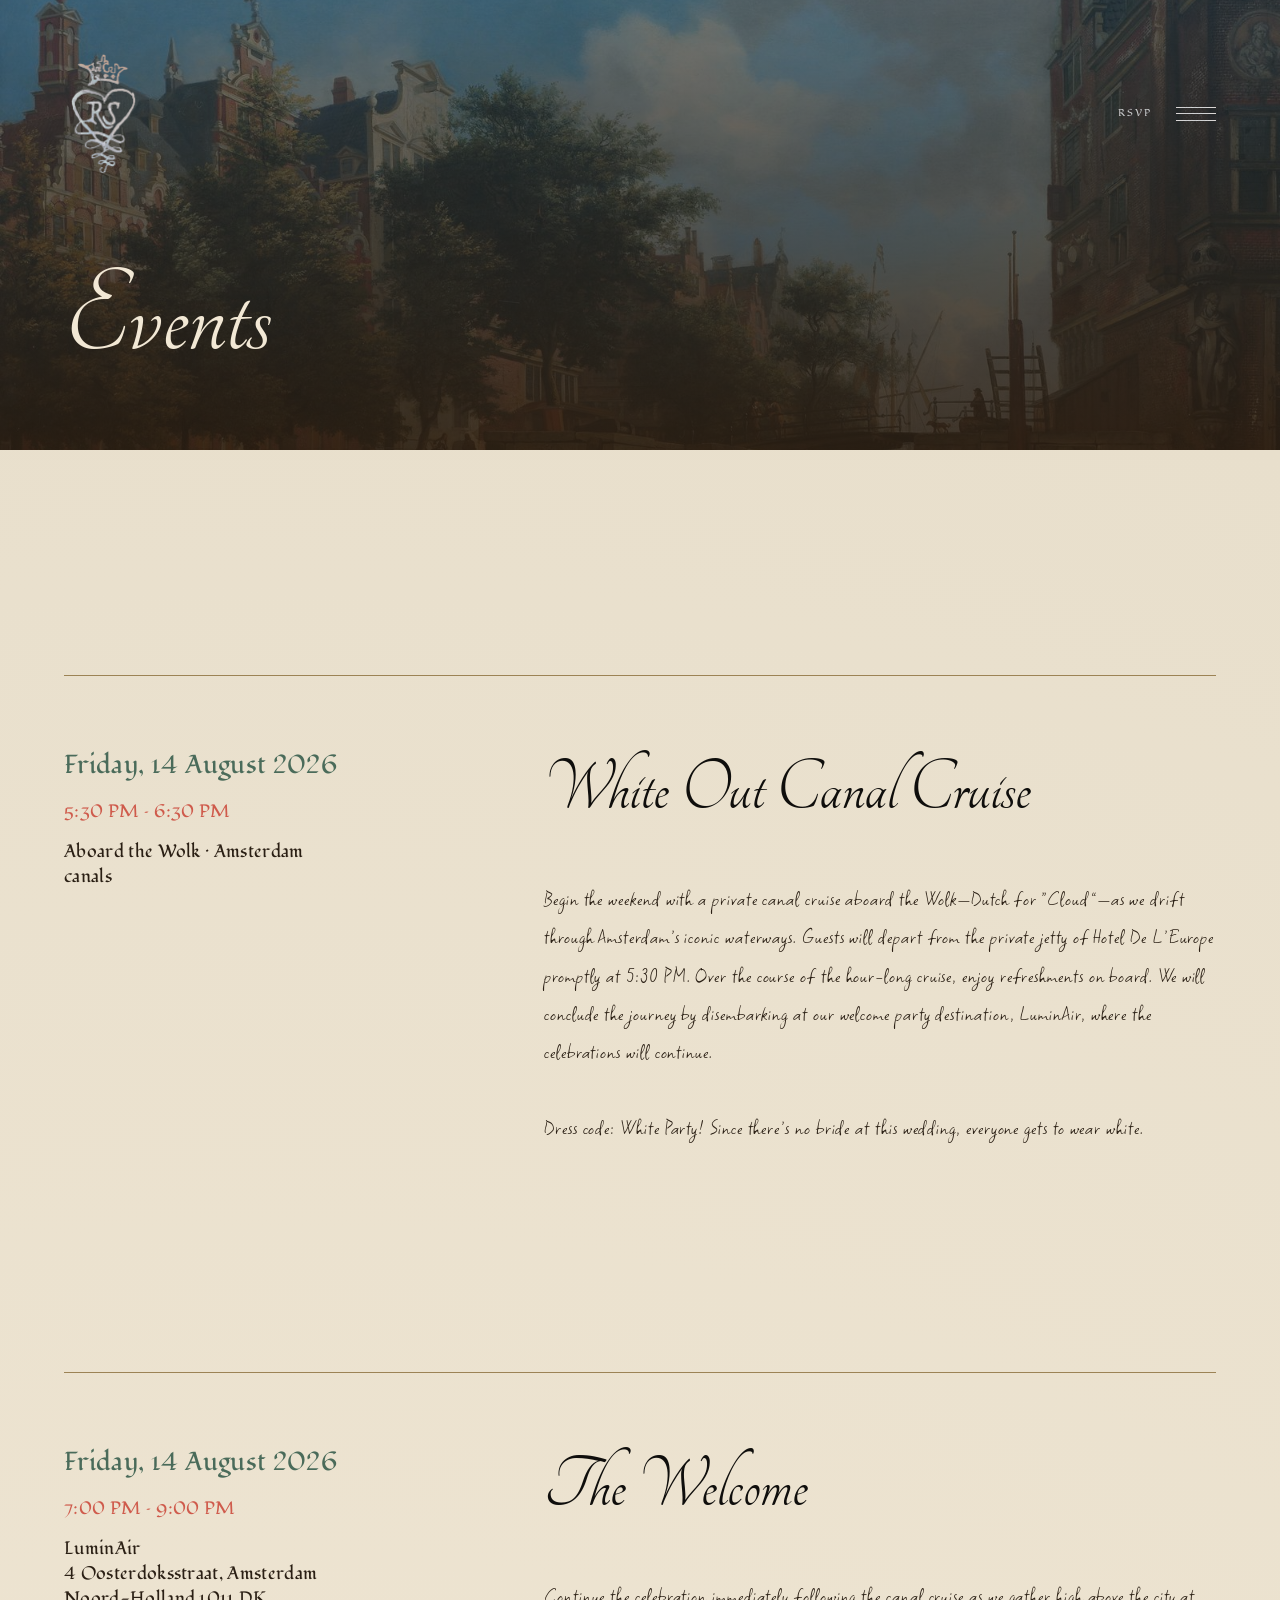
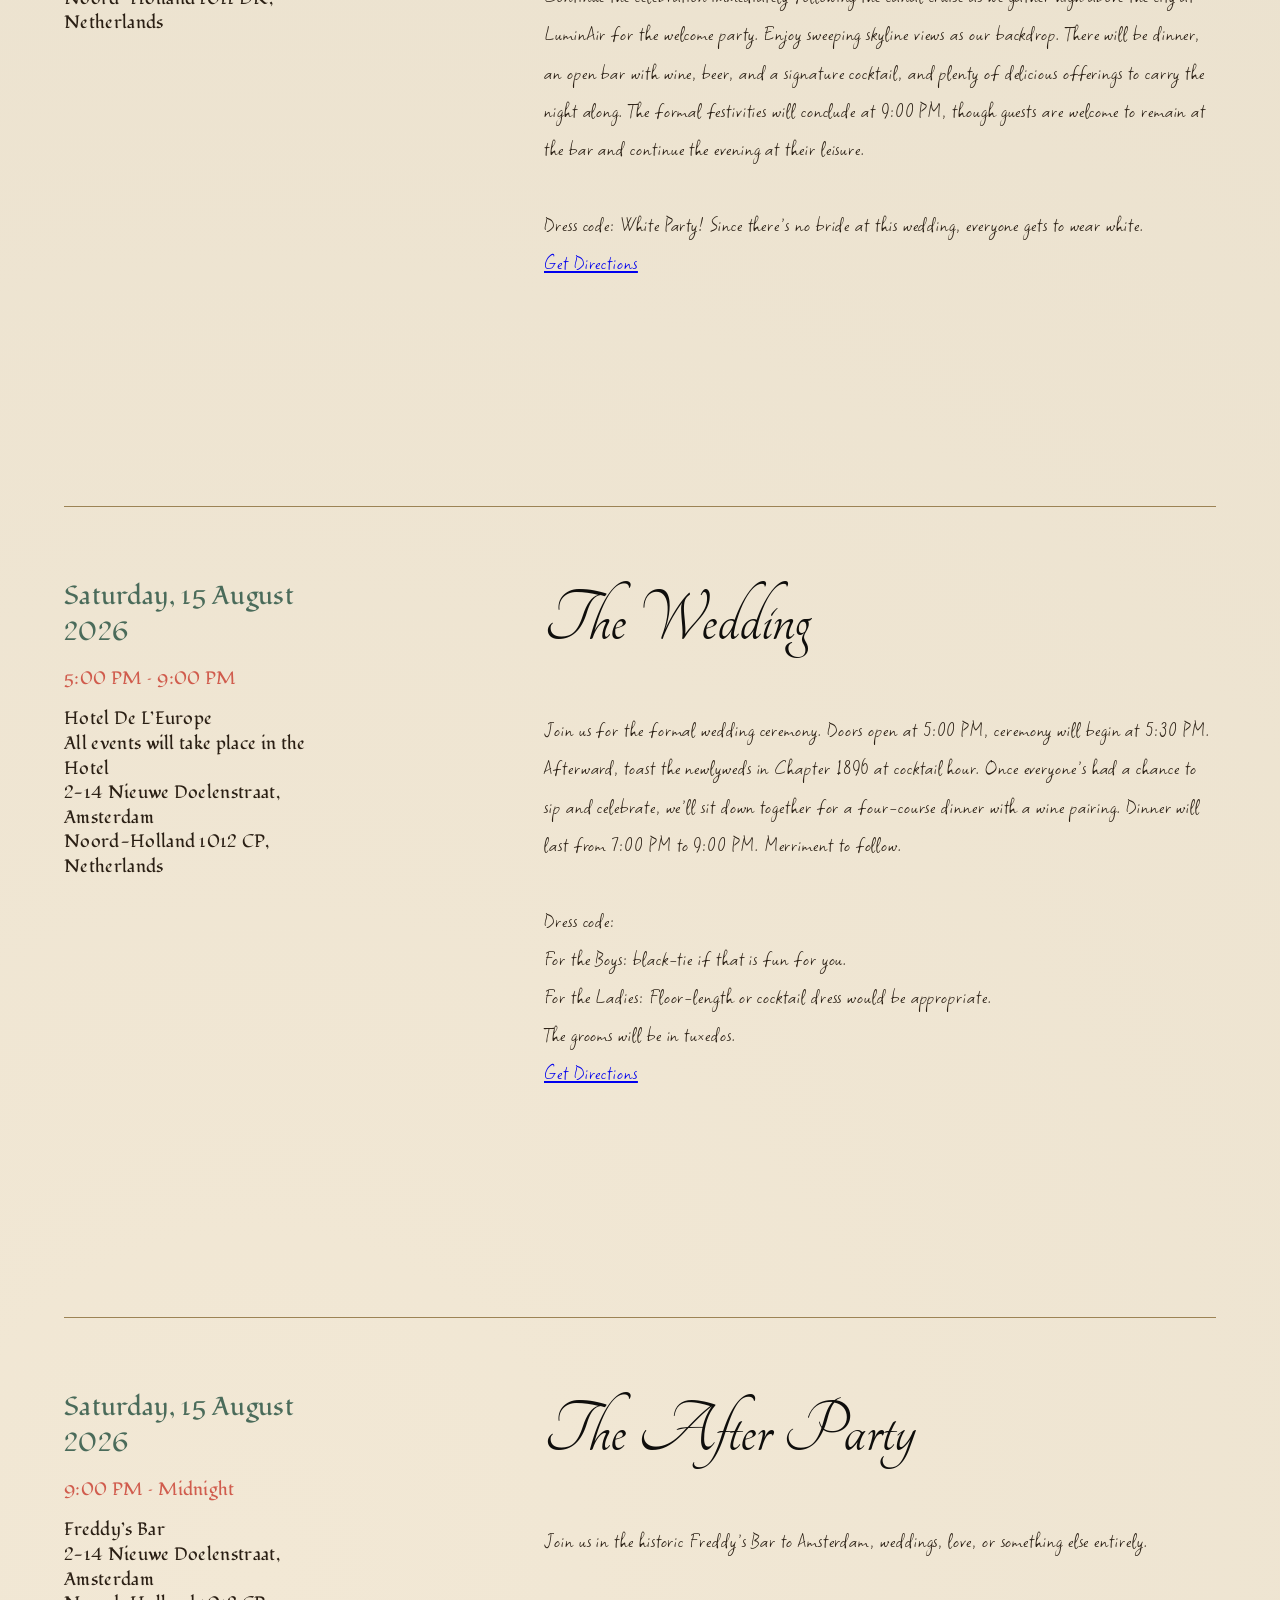
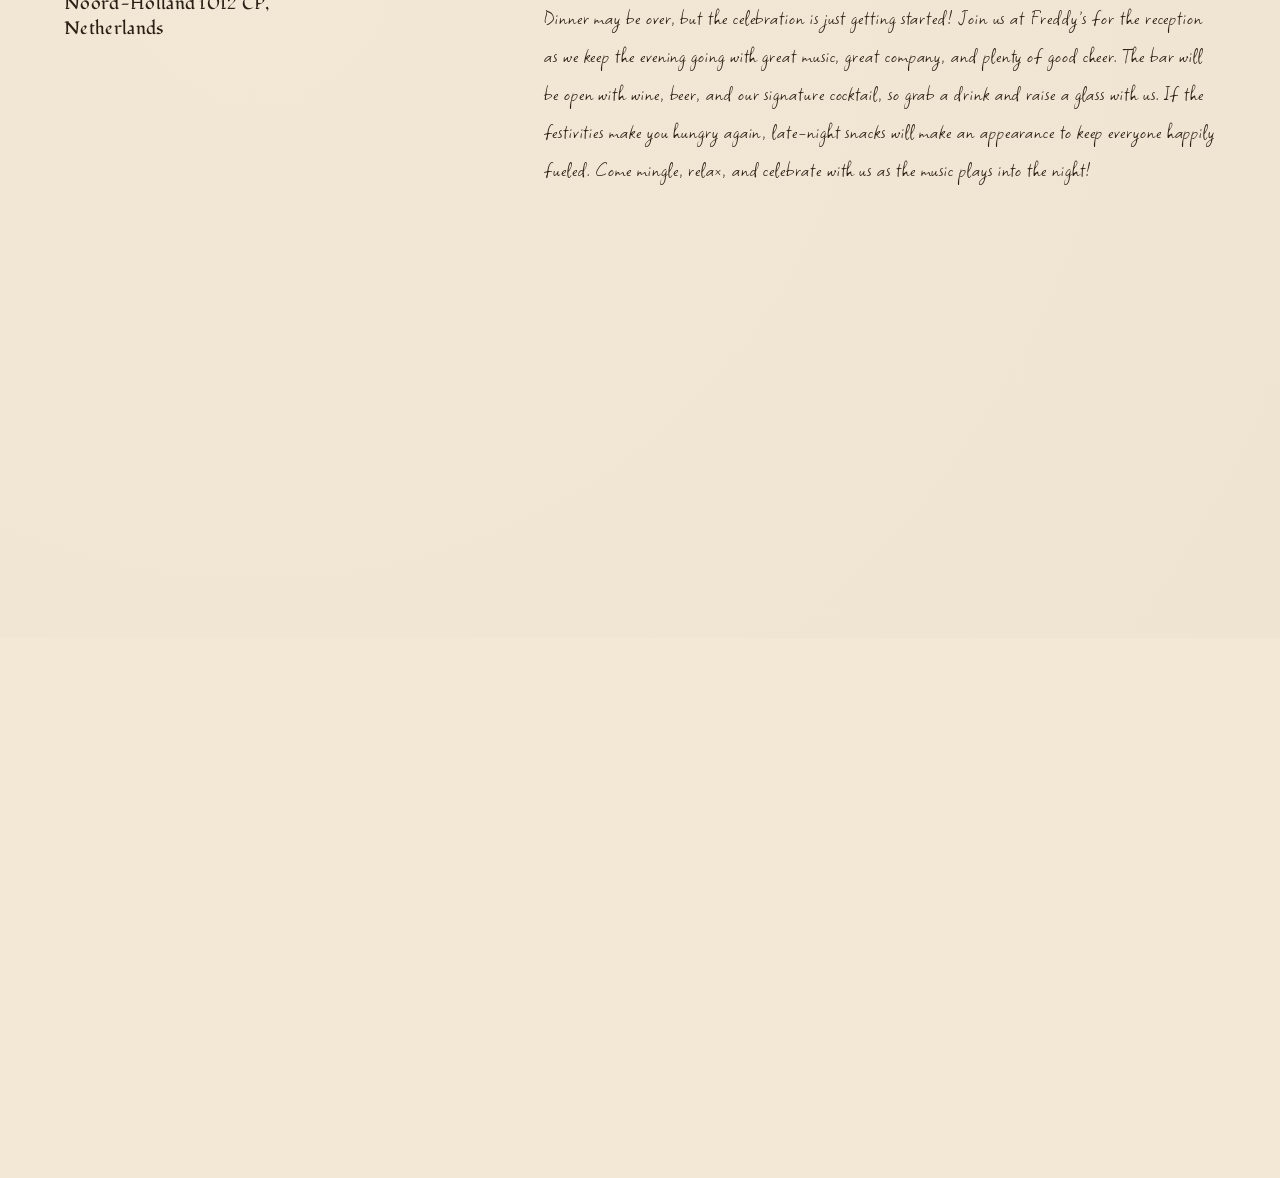
==== events/index.html @ 72b232d8 "Add OG social sharing graphic (1200×630) Generates assets/og-image.png — Amsterdam cityscape with br" ====
<!DOCTYPE html>
<html lang="en">
<head>
    <meta charset="UTF-8">
    <meta name="viewport" content="width=device-width, initial-scale=1.0">
    <title>Events — Gibson &amp; Messer</title>
    <meta property="og:title" content="The Weekend — Gibson & Messer">
    <meta property="og:description" content="Wedding events and schedule for the Gibson–Messer wedding, Amsterdam 2026.">
    <meta property="og:type" content="website">
    <meta property="og:url" content="https://rileyandsam.com/events/">
    <meta property="og:image" content="https://rileyandsam.com/assets/og-image.png">
    <meta property="og:image:width" content="1200">
    <meta property="og:image:height" content="630">
    <meta name="twitter:card" content="summary_large_image">
    <meta name="twitter:title" content="The Weekend — Gibson & Messer">
    <meta name="twitter:description" content="Wedding events and schedule for the Gibson–Messer wedding, Amsterdam 2026.">
    <link rel="icon" href="/assets/favicon.ico" sizes="any">
    <link rel="apple-touch-icon" href="/assets/apple-touch-icon.png">
    <link rel="preconnect" href="https://fonts.googleapis.com">
    <link rel="preconnect" href="https://fonts.gstatic.com" crossorigin>
    <link href="https://fonts.googleapis.com/css2?family=Fondamento&family=Square+Peg&family=Tangerine:wght@400;700&display=swap" rel="stylesheet">
    <link rel="stylesheet" href="../style.css">
</head>
<body>

    <a class="skip-link" href="#main">Skip to content</a>

    <div class="texture-overlay"></div>

    <div class="menu-overlay" id="menu-overlay">
        <div class="menu-grid">
            <div class="menu-col">
                <a href="/"            class="statement-font menu-link menu-close-trigger">Home</a>
                <a href="/our-story/"  class="statement-font menu-link menu-close-trigger">Our story</a>
                <a href="/events/"     class="statement-font menu-link menu-close-trigger active">The Weekend</a>
                <a href="/travel/"     class="statement-font menu-link menu-close-trigger">Travel</a>
            </div>
            <div class="menu-col">
                <a href="/rsvp/"  class="subheader-font menu-sublink menu-close-trigger">Rsvp</a>
                <a href="/faq/"   class="subheader-font menu-sublink menu-close-trigger">Faq</a>
            </div>
        </div>
    </div>

    <nav>
        <a href="/" class="nav-logo">
            <img src="../assets/monogram.png" alt="Gibson &amp; Messer Monogram">
        </a>
        <div class="nav-right">
            <a href="/rsvp/" class="nav-rsvp subheader-font">RSVP</a>
            <button class="hamburger" id="menu-toggle" aria-label="Toggle menu">
                <span></span><span></span><span></span>
            </button>
        </div>
    </nav>

    <main id="main">
        <section class="page-hero">
            <div class="page-hero-bg" style="background: linear-gradient(rgba(30,58,74,0.6), rgba(42,31,20,0.85)), url('../assets/CityScape.jpeg') center/cover no-repeat;"></div>
            <h1 class="statement-font reveal-up">Events</h1>
        </section>

        <section class="events-container">
            <div class="event-item reveal-up">
                <div class="event-meta subheader-font">
                    <div class="event-date">Friday, 14 August 2026</div>
                    <div class="event-time">5:30 PM &ndash; 6:30 PM</div>
                    <div class="event-location">Aboard the Wolk &middot; Amsterdam canals</div>
                </div>
                <div class="event-details">
                    <h3 class="statement-font">White Out Canal Cruise</h3>
                    <p class="body-font">Begin the weekend with a private canal cruise aboard the Wolk&mdash;Dutch for &ldquo;Cloud&rdquo;&mdash;as we drift through Amsterdam&rsquo;s iconic waterways. Guests will depart from the private jetty of Hotel De L&rsquo;Europe promptly at 5:30 PM. Over the course of the hour-long cruise, enjoy refreshments on board. We will conclude the journey by disembarking at our welcome party destination, LuminAir, where the celebrations will continue.<br><br>Dress code: White Party! Since there&rsquo;s no bride at this wedding, everyone gets to wear white.</p>
                </div>
            </div>

            <div class="event-item reveal-up">
                <div class="event-meta subheader-font">
                    <div class="event-date">Friday, 14 August 2026</div>
                    <div class="event-time">7:00 PM &ndash; 9:00 PM</div>
                    <div class="event-location">LuminAir<br>4 Oosterdoksstraat, Amsterdam<br>Noord-Holland 1011 DK, Netherlands</div>
                </div>
                <div class="event-details">
                    <h3 class="statement-font">The Welcome</h3>
                    <p class="body-font">Continue the celebration immediately following the canal cruise as we gather high above the city at LuminAir for the welcome party. Enjoy sweeping skyline views as our backdrop. There will be dinner, an open bar with wine, beer, and a signature cocktail, and plenty of delicious offerings to carry the night along. The formal festivities will conclude at 9:00 PM, though guests are welcome to remain at the bar and continue the evening at their leisure.<br><br>Dress code: White Party! Since there&rsquo;s no bride at this wedding, everyone gets to wear white.</p>
                    <a class="body-font" href="https://maps.google.com/?q=4+Oosterdoksstraat,+Amsterdam,+Netherlands" target="_blank" rel="noopener noreferrer">Get Directions</a>
                </div>
            </div>

            <div class="event-item reveal-up">
                <div class="event-meta subheader-font">
                    <div class="event-date">Saturday, 15 August 2026</div>
                    <div class="event-time">5:00 PM &ndash; 9:00 PM</div>
                    <div class="event-location">Hotel De L&rsquo;Europe<br>All events will take place in the Hotel<br>2-14 Nieuwe Doelenstraat, Amsterdam<br>Noord-Holland 1012 CP, Netherlands</div>
                </div>
                <div class="event-details">
                    <h3 class="statement-font">The Wedding</h3>
                    <p class="body-font">Join us for the formal wedding ceremony. Doors open at 5:00 PM, ceremony will begin at 5:30 PM. Afterward, toast the newlyweds in Chapter 1896 at cocktail hour. Once everyone&rsquo;s had a chance to sip and celebrate, we&rsquo;ll sit down together for a four-course dinner with a wine pairing. Dinner will last from 7:00 PM to 9:00 PM. Merriment to follow.<br><br>Dress code:<br>For the Boys: black-tie if that is fun for you.<br>For the Ladies: Floor-length or cocktail dress would be appropriate.<br>The grooms will be in tuxedos.</p>
                    <a class="body-font" href="https://maps.google.com/?q=2-14+Nieuwe+Doelenstraat,+Amsterdam,+Netherlands" target="_blank" rel="noopener noreferrer">Get Directions</a>
                </div>
            </div>

            <div class="event-item reveal-up">
                <div class="event-meta subheader-font">
                    <div class="event-date">Saturday, 15 August 2026</div>
                    <div class="event-time">9:00 PM &ndash; Midnight</div>
                    <div class="event-location">Freddy&rsquo;s Bar<br>2-14 Nieuwe Doelenstraat, Amsterdam<br>Noord-Holland 1012 CP, Netherlands</div>
                </div>
                <div class="event-details">
                    <h3 class="statement-font">The After Party</h3>
                    <p class="body-font">Join us in the historic Freddy&rsquo;s Bar to Amsterdam, weddings, love, or something else entirely.<br><br>Dinner may be over, but the celebration is just getting started! Join us at Freddy&rsquo;s for the reception as we keep the evening going with great music, great company, and plenty of good cheer. The bar will be open with wine, beer, and our signature cocktail, so grab a drink and raise a glass with us. If the festivities make you hungry again, late-night snacks will make an appearance to keep everyone happily fueled. Come mingle, relax, and celebrate with us as the music plays into the night!</p>
                </div>
            </div>
        </section>

        <footer class="footer-cta" style="background-image: linear-gradient(rgba(30,58,74,0.7), rgba(42,31,20,0.9)), url('../assets/florals-2.png');">
            <h2 class="statement-font reveal-up">Join us</h2>
            <div class="reveal-up delay-1" style="margin-top: 3rem;">
                <a href="/rsvp/" class="footer-btn subheader-font">RSVP</a>
            </div>
        </footer>
    </main>

    <script src="../script.js"></script>
</body>
</html>
---- style.css ----
/* ============================================================
   Gibson–Messer Wedding — Global Design System
   ============================================================ */

/* --- Design Tokens ----------------------------------------- */
:root {
    /* Primitive — reds */
    --color-red-600: #C8392B;
    --color-red-700: #A8341F;
    --color-red-400: #D9654F;
    --color-red-100: #F7DDD8;

    /* Primitive — blues */
    --color-blue-600: #3D6B8C;
    --color-blue-700: #2B5270;
    --color-blue-900: #1E3A4A;
    --color-blue-400: #5B8FAF;
    --color-blue-100: #D0E4F0;

    /* Primitive — neutrals */
    --color-cream-100: #F2E8D5;
    --color-cream-200: #E8DBBE;
    --color-cream-400: #C8BB9E;
    --color-cream-900: #2A1F14;

    /* Semantic */
    --color-brand-primary:   var(--color-red-600);
    --color-brand-secondary: var(--color-blue-700);
    --color-action-bg:       var(--color-red-700);
    --color-surface-page:    var(--color-cream-100);
    --color-surface-card:    var(--color-cream-200);
    --color-text-link:       var(--color-blue-700);
    --color-text-body:       var(--color-cream-900);
    --color-border-default:  var(--color-cream-400);

    /* Institutional accent tokens */
    --color-ink:       #0F0E0C;
    --color-verdigris: #4A6B5A;
    --color-brass:     #9C8355;
    --rule-brass:      1px solid #9C8355;

    /* Motion */
    --ease-out-expo:         cubic-bezier(0.16, 1, 0.3, 1);
    --ease-in-out-dramatic:  cubic-bezier(0.77, 0, 0.175, 1);

    /* Line height — tuned per typeface */
    --lh-display: 1.05;      /* Viaoda Libre — large display headings */
    --lh-heading: 1.1;       /* Viaoda Libre — section/card headings */
    --lh-label:   1.4;       /* Fondamento — labels, nav, buttons */
    --lh-body:    1.65;      /* Square Peg — body copy */

    /* Spacing */
    --section-padding: clamp(12rem, 25vh, 25rem);
    --space-block:        6rem;    /* Between content blocks (desktop) */
    --space-block-mobile: 3rem;
}

/* --- Reset ------------------------------------------------- */
*, *::before, *::after { margin: 0; padding: 0; box-sizing: border-box; }
html { scroll-behavior: smooth; }

body {
    background-color: var(--color-surface-page);
    color: var(--color-text-body);
    overflow-x: hidden;
    -webkit-font-smoothing: antialiased;
    -moz-osx-font-smoothing: grayscale;
}

img { max-width: 100%; display: block; }

/* Enforce no faux-bold or strokes anywhere */
h1, h2, h3, h4, h5, h6, p, a, span, button, li {
    font-weight: 400 !important;
    -webkit-text-stroke: 0 !important;
    text-shadow: none !important;
}

/* --- Typography Utilities ---------------------------------- */
.statement-font  { font-family: 'Tangerine', cursive; line-height: var(--lh-heading); text-transform: none; }
.subheader-font  { font-family: 'Fondamento', cursive; letter-spacing: 0.02em; line-height: var(--lh-label); text-transform: none; }
.body-font {
    font-family: 'Square Peg', cursive;
    letter-spacing: 0.04em;
    font-size: clamp(1.1rem, 1.8vw, 1.5rem);
    line-height: var(--lh-body);
    text-transform: none;
}

/* --- Parchment Texture Overlay ----------------------------- */
.texture-overlay {
    position: fixed;
    top: 0; left: 0;
    width: 100vw; height: 100vh;
    background-image: url('https://www.transparenttextures.com/patterns/cream-paper.png');
    mix-blend-mode: multiply;
    opacity: 0.65;
    pointer-events: none;
    z-index: 9999;
}

/* --- Cinematic Reveal Animations --------------------------- */
.reveal-up {
    opacity: 0;
    transform: translateY(32px);
    filter: blur(4px);
    transition:
        opacity   1.2s var(--ease-out-expo),
        transform 1.2s var(--ease-out-expo),
        filter    1.2s var(--ease-out-expo);
    will-change: opacity, transform, filter;
}
.reveal-up.visible { opacity: 1; transform: translateY(0); filter: blur(0); }

.delay-1 { transition-delay: 0.1s; }
.delay-2 { transition-delay: 0.2s; }
.delay-3 { transition-delay: 0.3s; }

/* --- Navigation -------------------------------------------- */
nav {
    position: fixed;
    top: 0; width: 100%;
    display: flex;
    justify-content: space-between;
    align-items: center;
    padding: 3rem 5vw;
    z-index: 1000;
    background: transparent;
    mix-blend-mode: difference;
}

body.menu-open nav { mix-blend-mode: normal; }

.nav-logo {
    display: inline-block;
    text-decoration: none;
    position: relative;
    z-index: 1002;
}

.nav-logo img {
    width: 80px;
    height: auto;
    filter: brightness(0) invert(1);
    transition: opacity 0.5s ease;
}

/* --- Hamburger --------------------------------------------- */
.hamburger {
    width: 40px;
    height: 14px;
    position: relative;
    background: transparent;
    border: none;
    cursor: pointer;
    z-index: 1002;
    display: flex;
    flex-direction: column;
    justify-content: space-between;
}

.hamburger span {
    display: block;
    width: 100%;
    height: 1px;
    background-color: #FFFFFF;
    transition:
        transform         0.6s var(--ease-out-expo),
        background-color  0.5s ease,
        opacity           0.4s ease;
    transform-origin: center center;
}

body.menu-open .hamburger span                 { background-color: var(--color-cream-100); }
body.menu-open .hamburger span:nth-child(1)    { transform: translateY(6.5px) rotate(-45deg); }
body.menu-open .hamburger span:nth-child(2)    { opacity: 0; transform: scaleX(0); }
body.menu-open .hamburger span:nth-child(3)    { transform: translateY(-6.5px) rotate(45deg); }

/* --- Fullscreen Menu Overlay ------------------------------- */
.menu-overlay {
    position: fixed;
    top: 0; left: 0;
    width: 100vw; height: 100vh;
    background: radial-gradient(circle at 50% 100%, var(--color-blue-700), var(--color-blue-900));
    z-index: 1001;
    display: flex;
    align-items: center;
    padding: 0 10vw;
    clip-path: polygon(0 0, 100% 0, 100% 0, 0 0);
    transition: clip-path 1.2s var(--ease-in-out-dramatic);
}

body.menu-open .menu-overlay { clip-path: polygon(0 0, 100% 0, 100% 100%, 0 100%); }

.menu-grid {
    width: 100%;
    display: grid;
    grid-template-columns: 2fr 1fr;
    gap: 10vw;
    align-items: end;
}

.menu-col { display: flex; flex-direction: column; }

.menu-link {
    color: var(--color-surface-page);
    font-size: clamp(4rem, 8vw, 10rem);
    line-height: var(--lh-display);
    text-decoration: none;
    margin-bottom: 2rem;
    transform: translateY(24px);
    opacity: 0;
    transition:
        transform 1s var(--ease-out-expo),
        opacity   1s var(--ease-out-expo),
        color     0.4s ease;
}
body.menu-open .menu-link:hover { color: var(--color-red-400); transform: translateX(16px); }

.menu-sublink {
    color: var(--color-blue-400);
    font-size: clamp(1.8rem, 2.5vw, 3rem);
    text-decoration: none;
    margin-bottom: 2.5rem;
    padding-bottom: 1rem;
    border-bottom: 1px solid rgba(91, 143, 175, 0.3);
    transform: translateY(20px);
    opacity: 0;
    transition:
        transform     1s var(--ease-out-expo),
        opacity       1s var(--ease-out-expo),
        color         0.4s ease,
        border-color  0.4s ease;
}
.menu-sublink:hover { color: var(--color-surface-page); border-color: var(--color-surface-page); }

body.menu-open .menu-link,
body.menu-open .menu-sublink { transform: translateY(0); opacity: 1; }

body.menu-open .menu-link:nth-child(1)    { transition-delay: 0.30s; }
body.menu-open .menu-link:nth-child(2)    { transition-delay: 0.40s; }
body.menu-open .menu-link:nth-child(3)    { transition-delay: 0.50s; }
body.menu-open .menu-link:nth-child(4)    { transition-delay: 0.60s; }
body.menu-open .menu-sublink:nth-child(1) { transition-delay: 0.50s; }
body.menu-open .menu-sublink:nth-child(2) { transition-delay: 0.60s; }
body.menu-open .menu-sublink:nth-child(3) { transition-delay: 0.70s; }

body.menu-open { overflow-y: hidden; }

/* --- Hero -------------------------------------------------- */
.hero {
    height: 100vh; width: 100vw;
    position: relative;
    display: flex;
    align-items: flex-end;
    justify-content: flex-start;
    padding: 5vw;
    overflow: hidden;
}

.hero-bg {
    position: absolute; inset: 0;
    width: 100%; height: 100%;
    background-attachment: fixed;
    z-index: -1;
}

.hero-title {
    font-size: clamp(4rem, 10vw, 11rem);
    color: var(--color-cream-100);
    line-height: var(--lh-display);
    z-index: 2;
}

.hero-meta {
    position: absolute;
    bottom: 5vw; right: 5vw;
    text-align: right;
    font-size: clamp(1rem, 1.5vw, 1.5rem);
    color: var(--color-cream-200);
    z-index: 2;
}

/* --- Page Hero (inner pages) ------------------------------- */
.page-hero {
    height: 50vh; width: 100vw;
    position: relative;
    display: flex;
    align-items: flex-end;
    padding: 5vw;
    overflow: hidden;
}

.page-hero-bg {
    position: absolute; inset: 0;
    width: 100%; height: 100%;
    z-index: -1;
}

.page-hero h1 {
    font-size: clamp(4rem, 10vw, 11rem);
    color: var(--color-cream-100);
    line-height: var(--lh-display);
    z-index: 2;
}

/* --- Story / Narrative Section ----------------------------- */
.story-section {
    padding: var(--section-padding) 5vw;
    display: grid;
    grid-template-columns: 3fr 7fr;
    gap: 15vw;
    align-items: flex-start;
    background: radial-gradient(circle at 80% 20%, var(--color-surface-page) 0%, #E8DFCC 100%);
}

.section-title {
    font-size: clamp(3rem, 6vw, 6rem);
    color: var(--color-ink);
    position: sticky;
    top: calc(50vh - 80px - 3rem);
}

.story-content p { margin-bottom: var(--space-block); color: var(--color-text-body); max-width: 800px; }
.story-content p:last-child { margin-bottom: 0; }

/* --- Story Blocks (alternating text + image) -------------- */
.story-section--blocks {
    grid-template-columns: 1fr;
    gap: clamp(4rem, 8vh, 8rem);
}

.story-section--blocks .section-title {
    position: static;
}

.story-blocks {
    display: flex;
    flex-direction: column;
    gap: clamp(6rem, 12vh, 12rem);
}

.story-block {
    display: grid;
    grid-template-columns: 1fr 1fr;
    gap: clamp(3rem, 8vw, 10rem);
    align-items: center;
}

.story-block--reverse {
    direction: rtl;
}
.story-block--reverse > * {
    direction: ltr;
}

.story-block__text {
    max-width: 800px;
}

.story-block__text p {
    margin-bottom: var(--space-block);
    color: var(--color-text-body);
}
.story-block__text p:last-child {
    margin-bottom: 0;
}

.story-block__image.image-wrapper {
    overflow: hidden;
    width: 100%;
    box-shadow: 0 30px 80px rgba(42, 31, 20, 0.12);
}

.story-block__image img {
    width: 100%;
    height: auto;
    max-height: 500px;
    object-fit: cover;
    filter: grayscale(10%) sepia(20%) contrast(110%);
    transform: scale(1.04);
    transition: transform 2.5s var(--ease-out-expo);
}

.story-block__image.visible img {
    transform: scale(1);
}

.story-block__image--illustration img {
    filter: none;
    object-fit: contain;
    max-height: 400px;
}

/* --- Image Break ------------------------------------------- */
.image-break {
    width: 100vw;
    padding: 20vh 10vw;
    display: flex;
    justify-content: flex-end;
    background: var(--color-cream-200);
}

.image-wrapper {
    overflow: hidden;
    width: 60vw;
    box-shadow: 0 40px 100px rgba(42, 31, 20, 0.15);
}

.image-break img {
    width: 100%; height: auto; max-height: 90vh; object-fit: cover;
    filter: grayscale(10%) sepia(20%) contrast(110%);
    transform: scale(1.05);
    transition: transform 2.5s var(--ease-out-expo);
}

.image-wrapper.visible img { transform: scale(1); }

/* --- Props Break ------------------------------------------- */
.props-break {
    width: 100vw;
    padding: 12vh 10vw;
    display: flex;
    justify-content: center;
    align-items: center;
    background: var(--color-cream-200);
}

.props-duo {
    position: relative;
    display: flex;
    align-items: flex-end;
    justify-content: center;
}

.prop-img {
    width: auto;
    filter: drop-shadow(0 10px 20px rgba(42, 31, 20, 0.18));
}

.prop-ashtray {
    position: relative;
    z-index: 1;
    height: 220px;
    transform: rotate(-6deg);
}

.prop-matchbook {
    position: relative;
    z-index: 2;
    height: 90px;
    margin-left: -2rem;
    transform: rotate(7deg) translateY(-1rem);
}

/* --- Events ------------------------------------------------ */
.events-container {
    padding: var(--section-padding) 5vw;
    background: radial-gradient(circle at 20% 80%, var(--color-surface-page) 0%, #E8DFCC 100%);
}

.events-header { text-align: center; margin-bottom: 20vh; }
.events-header h2 { font-size: clamp(4rem, 8vw, 8rem); color: var(--color-brand-secondary); }

.event-item {
    display: grid;
    grid-template-columns: 3fr 7fr;
    gap: 15vw;
    margin-bottom: 25vh;
    padding-top: 8vh;
    border-top: var(--rule-brass);
    align-items: flex-start;
}

.event-meta { color: var(--color-brand-primary); position: sticky; top: calc(50vh - 80px - 3rem); }
.event-date { font-size: clamp(1.2rem, 2vw, 2rem); margin-bottom: 1rem; color: var(--color-verdigris); }
.event-time { font-size: 1.1rem; opacity: 0.8; }
.event-location { font-size: 1.1rem; margin-top: 1rem; color: var(--color-text-body); }

.event-number {
    font-family: 'Fondamento', cursive;
    font-size: 0.75rem;
    color: var(--color-brass);
    letter-spacing: 0.2em;
    display: block;
    margin-bottom: 0.75rem;
}

.events-label {
    font-family: 'Fondamento', cursive;
    font-size: 0.65rem;
    letter-spacing: 0.3em;
    color: var(--color-verdigris);
    text-transform: uppercase;
    margin-bottom: 1rem;
    display: block;
}

.event-details h3 { font-size: clamp(3rem, 6vw, 6rem); color: var(--color-ink); margin-bottom: 3rem; line-height: var(--lh-heading); }
.event-details p { color: var(--color-text-body); max-width: 800px; }

/* --- Travel ------------------------------------------------ */
.travel-section {
    padding: var(--section-padding) 5vw;
    background: radial-gradient(circle at 50% 0%, var(--color-cream-200) 0%, var(--color-cream-400) 100%);
    border-top: 1px solid rgba(200, 187, 158, 0.4);
}

.travel-grid {
    display: grid;
    grid-template-columns: 1fr 1fr;
    gap: 15vw;
    margin-top: 15vh;
}

.travel-heading {
    color: var(--color-brand-secondary);
    font-size: 2rem;
    margin-bottom: 2rem;
    border-bottom: 1px solid rgba(200, 187, 158, 0.4);
    padding-bottom: 1rem;
}

.travel-block { margin-bottom: var(--space-block); }
.travel-block:last-child { margin-bottom: 0; }

/* --- Generic content sections (RSVP, Registry, FAQ) -------- */
.content-section {
    padding: var(--section-padding) 5vw;
    background: radial-gradient(circle at 80% 20%, var(--color-surface-page) 0%, #E8DFCC 100%);
}

.content-grid {
    display: grid;
    grid-template-columns: 3fr 7fr;
    gap: 15vw;
    align-items: flex-start;
}

.content-block { margin-bottom: var(--space-block); }
.content-block:last-child { margin-bottom: 0; }

.content-heading {
    font-size: clamp(1.5rem, 2.5vw, 2.5rem);
    color: var(--color-brand-secondary);
    margin-bottom: 2rem;
    padding-bottom: 1rem;
    border-bottom: 1px solid rgba(200, 187, 158, 0.4);
}

/* --- Inline Links ------------------------------------------ */
a.inline-link {
    color: var(--color-text-link);
    text-decoration: none;
    border-bottom: 1px solid rgba(200, 187, 158, 0.4);
    transition: color 0.4s, border-color 0.4s;
}
a.inline-link:hover { color: var(--color-action-bg); border-color: var(--color-action-bg); }

/* --- Footer CTA -------------------------------------------- */
.footer-cta {
    height: 60vh;
    display: flex;
    flex-direction: column;
    justify-content: center;
    align-items: center;
    text-align: center;
    background: linear-gradient(rgba(30, 58, 74, 0.7), rgba(42, 31, 20, 0.9)), url('../assets/florals-2.png') center/cover no-repeat;
    background-attachment: fixed;
}

.footer-cta h2 {
    color: var(--color-cream-100);
    font-size: clamp(4rem, 10vw, 11rem);
    margin-bottom: 4rem;
}

.footer-btn {
    padding: 1.5rem 6rem;
    border: 1px solid rgba(242, 232, 213, 0.4);
    color: var(--color-cream-100);
    text-decoration: none;
    font-family: 'Fondamento', cursive;
    font-size: 0.75rem;
    letter-spacing: 0.2em;
    text-transform: uppercase;
    border-radius: 0;
    transition: background 0.8s var(--ease-out-expo), color 0.8s var(--ease-out-expo), border-color 0.8s var(--ease-out-expo);
    backdrop-filter: blur(5px);
    display: inline-block;
}
.footer-btn:hover {
    background: var(--color-cream-100);
    color: var(--color-blue-900);
    border-color: var(--color-cream-100);
}

/* --- Responsive -------------------------------------------- */
@media (max-width: 1024px) {
    :root { --section-padding: clamp(8rem, 15vh, 12rem); }

    .story-section,
    .content-grid,
    .event-item,
    .travel-grid,
    .menu-grid { grid-template-columns: 1fr; gap: 5vh; }

    .section-title,
    .event-meta { position: static; margin-bottom: 2rem; }

    .image-break { padding: 15vh 5vw; justify-content: center; }
    .image-wrapper { width: 100%; }

    .story-block { grid-template-columns: 1fr; gap: 3rem; }
    .story-block--reverse { direction: ltr; }
    .story-block__image { order: -1; }

    .event-item { padding-top: 3rem; margin-bottom: 15vh; }
    .travel-block { margin-bottom: var(--space-block); }

    .hero-meta { text-align: left; right: auto; left: 5vw; }
}

@media (max-width: 768px) {
    :root { --section-padding: clamp(5rem, 10vh, 8rem); }

    /* Nav */
    nav { padding: 1.5rem 5vw; }
    .nav-logo img { width: 56px; }

    /* Menu — keep links from overflowing on short phones */
    .menu-overlay { align-items: flex-start; padding: 12vh 7vw; }
    .menu-grid { grid-template-columns: 1fr; gap: 5vh; }
    .menu-link { font-size: clamp(2.8rem, 11vw, 4.5rem); margin-bottom: 1rem; }
    .menu-sublink { font-size: clamp(1.3rem, 5vw, 2rem); margin-bottom: 1.5rem; }

    /* iOS Safari: background-attachment:fixed is broken on mobile */
    .footer-cta { background-attachment: scroll; height: 70vh; }

    /* Page hero */
    .page-hero { height: 40vh; }
    .page-hero h1 { font-size: clamp(3rem, 10vw, 5rem); }

    /* Body font */
    .body-font { font-size: clamp(1rem, 4vw, 1.3rem); }

    /* Story */
    .section-title { font-size: clamp(2.5rem, 9vw, 4rem); }
    .story-content p { margin-bottom: var(--space-block-mobile); }
    .story-block__text p { margin-bottom: var(--space-block-mobile); }
    .story-block__image img { max-height: 300px; }
    .story-block__image--illustration img { max-height: 260px; }

    /* Image break */
    .image-break { padding: 8vh 5vw; }

    /* Events */
    .events-header { margin-bottom: 8vh; }
    .events-header h2 { font-size: clamp(3rem, 11vw, 5rem); }
    .event-item { margin-bottom: 8vh; padding-top: 2.5rem; }
    .event-details h3 { font-size: clamp(2.5rem, 9vw, 4rem); margin-bottom: 1.5rem; }
    .event-date { font-size: 1rem; margin-bottom: 0.5rem; }
    .event-time, .event-location { font-size: 0.95rem; }

    /* Travel */
    .travel-grid { margin-top: 5vh; }
    .travel-block { margin-bottom: var(--space-block-mobile); }
    .travel-heading { font-size: 1.5rem; }

    /* Content sections (FAQ, RSVP, Registry) */
    .content-block { margin-bottom: var(--space-block-mobile); }
    .content-heading { font-size: clamp(1.2rem, 4vw, 1.8rem); }

    /* Footer */
    .footer-cta h2 { font-size: clamp(3rem, 11vw, 5rem); margin-bottom: 2rem; }
    .footer-btn { padding: 1rem 3rem; font-size: 1rem; }
}

/* ============================================================
   ADDITIONS — Nav Right, Weekend at a Glance, RSVP Form
   ============================================================ */

/* --- Nav Right (inner pages) ------------------------------- */
.nav-right {
    display: flex;
    align-items: center;
    gap: 1.5rem;
    position: relative;
    z-index: 1002;
}

.nav-rsvp {
    color: #FFFFFF;
    text-decoration: none;
    font-family: 'Fondamento', cursive;
    font-size: clamp(0.6rem, 0.7vw, 0.68rem);
    letter-spacing: 0.2em;
    text-transform: uppercase;
    position: relative;
    z-index: 1002;
    transition: color 0.5s ease, opacity 0.4s ease;
}

body.menu-open .nav-rsvp { color: var(--color-cream-100); }
.nav-rsvp:hover { opacity: 0.65; }
.hamburger:hover span { opacity: 0.6; }


/* --- RSVP Form --------------------------------------------- */
.rsvp-section {
    padding: var(--section-padding) 5vw;
    background: radial-gradient(circle at 80% 20%, var(--color-surface-page) 0%, #E8DFCC 100%);
    min-height: 80vh;
    display: flex;
    flex-direction: column;
    align-items: center;
}

.rsvp-progress {
    display: flex;
    gap: 0.6rem;
    margin-bottom: 5rem;
    align-items: center;
    justify-content: center;
}

.rsvp-progress__pip {
    width: 6px;
    height: 6px;
    border-radius: 50%;
    background: var(--color-cream-400);
    transition:
        background  0.5s var(--ease-out-expo),
        transform   0.5s var(--ease-out-expo);
}

.rsvp-progress__pip.is-active  { background: var(--color-brass); transform: scale(1.4); }
.rsvp-progress__pip.is-complete { background: var(--color-verdigris); }

.rsvp-form-wrapper {
    position: relative;
    width: 100%;
    max-width: 620px;
}

/* Step show/hide + transitions */
.rsvp-step {
    display: none;
    opacity: 0;
    transform: translateY(20px);
    transition:
        opacity   0.7s var(--ease-out-expo),
        transform 0.7s var(--ease-out-expo);
}

.rsvp-step.step--active                 { display: block; }
.rsvp-step.step--active.step--entered   { opacity: 1; transform: translateY(0); }
.rsvp-step.step--exiting {
    opacity: 0;
    transform: translateY(-16px);
    pointer-events: none;
    transition:
        opacity   0.4s var(--ease-out-expo),
        transform 0.4s var(--ease-out-expo);
}

/* Step typography */
.rsvp-step__eyebrow {
    font-family: 'Fondamento', cursive;
    font-size: 0.65rem;
    letter-spacing: 0.3em;
    color: var(--color-verdigris);
    text-transform: uppercase;
    display: block;
    margin-bottom: 1rem;
}

.rsvp-step__heading {
    font-size: clamp(3rem, 6vw, 5.5rem);
    color: var(--color-ink);
    line-height: var(--lh-display);
    margin-bottom: 2rem;
}

.rsvp-step__body {
    color: var(--color-text-body);
    margin-bottom: 3rem;
    max-width: 480px;
}

/* Fields */
.rsvp-field { margin-bottom: 2rem; }

.rsvp-label {
    font-family: 'Fondamento', cursive;
    font-size: 0.65rem;
    letter-spacing: 0.2em;
    color: var(--color-brass);
    text-transform: uppercase;
    display: block;
    margin-bottom: 0.75rem;
}

.rsvp-input,
.rsvp-textarea {
    width: 100%;
    background: transparent;
    border: none;
    border-bottom: 1px solid var(--color-cream-400);
    color: var(--color-ink);
    font-family: 'Square Peg', cursive;
    font-size: clamp(1rem, 1.8vw, 1.4rem);
    letter-spacing: 0.04em;
    padding: 0.75rem 0;
    outline: none;
    border-radius: 0;
    -webkit-appearance: none;
    transition: border-color 0.4s ease;
}

.rsvp-input:focus,
.rsvp-textarea:focus { border-color: var(--color-brass); }

.rsvp-input::placeholder,
.rsvp-textarea::placeholder { color: var(--color-cream-400); font-size: 0.9em; }

.rsvp-textarea { resize: vertical; min-height: 80px; }

.rsvp-field__error {
    font-family: 'Fondamento', cursive;
    font-size: 0.65rem;
    letter-spacing: 0.1em;
    color: var(--color-red-600);
    margin-top: 0.75rem;
    max-height: 0;
    overflow: hidden;
    opacity: 0;
    transition:
        max-height 0.5s var(--ease-out-expo),
        opacity    0.5s var(--ease-out-expo);
}

.rsvp-field__error.is-visible { max-height: 4rem; opacity: 1; }

/* Household member list */
.rsvp-member-list { list-style: none; margin-bottom: 3rem; }

.rsvp-member {
    font-family: 'Square Peg', cursive;
    font-size: clamp(1.2rem, 2vw, 1.6rem);
    color: var(--color-ink);
    padding: 1rem 0;
    border-bottom: 1px solid rgba(200, 187, 158, 0.4);
    letter-spacing: 0.04em;
}

.rsvp-member:first-child { border-top: 1px solid rgba(200, 187, 158, 0.4); }

/* Guest attendance rows */
.rsvp-guest-rows { margin-bottom: 2rem; }

.rsvp-guest-row {
    display: flex;
    justify-content: space-between;
    align-items: center;
    padding: 1.5rem 0;
    border-bottom: 1px solid rgba(200, 187, 158, 0.3);
    gap: 2rem;
    flex-wrap: wrap;
}

.rsvp-guest-row:first-child { border-top: 1px solid rgba(200, 187, 158, 0.3); }

.rsvp-guest-row__name {
    font-family: 'Square Peg', cursive;
    font-size: clamp(1rem, 1.6vw, 1.3rem);
    color: var(--color-ink);
    letter-spacing: 0.04em;
}

.rsvp-toggle-pair { display: flex; gap: 0.5rem; flex-wrap: wrap; }

.rsvp-toggle {
    padding: 0.5rem 1.2rem;
    border: var(--rule-brass);
    background: transparent;
    color: var(--color-cream-900);
    font-family: 'Fondamento', cursive;
    font-size: 0.62rem;
    letter-spacing: 0.12em;
    text-transform: uppercase;
    cursor: pointer;
    border-radius: 0;
    transition:
        background   0.5s var(--ease-out-expo),
        color        0.5s var(--ease-out-expo),
        border-color 0.5s var(--ease-out-expo);
}

.rsvp-toggle.is-selected[data-value="yes"] {
    background: var(--color-verdigris);
    color: var(--color-cream-100);
    border-color: var(--color-verdigris);
}

.rsvp-toggle.is-selected[data-value="no"] {
    background: var(--color-cream-400);
    color: var(--color-cream-900);
    border-color: var(--color-cream-400);
}

/* Sub-event label (step 4) */
.rsvp-subevent-label {
    font-family: 'Fondamento', cursive;
    font-size: 0.68rem;
    letter-spacing: 0.2em;
    color: var(--color-brass);
    text-transform: uppercase;
    margin: 2.5rem 0 0;
    padding-bottom: 0.5rem;
    border-bottom: var(--rule-brass);
    opacity: 0.8;
}

.rsvp-subevent-label:first-of-type { margin-top: 0; }

/* Action buttons */
.rsvp-step__actions {
    display: flex;
    flex-direction: column;
    gap: 1rem;
    align-items: flex-start;
}

.rsvp-btn {
    margin-top: 3rem;
    padding: 1.2rem 4rem;
    border: 1px solid rgba(30, 58, 74, 0.5);
    background: var(--color-blue-900);
    color: var(--color-cream-100);
    font-family: 'Fondamento', cursive;
    font-size: 0.72rem;
    letter-spacing: 0.2em;
    text-transform: uppercase;
    cursor: pointer;
    border-radius: 0;
    display: inline-flex;
    align-items: center;
    gap: 1rem;
    transition:
        background 0.8s var(--ease-out-expo),
        opacity    0.4s ease;
}

.rsvp-btn:hover   { background: var(--color-blue-700); }
.rsvp-btn:disabled { opacity: 0.4; cursor: not-allowed; }

.rsvp-btn--ghost {
    background: transparent;
    color: var(--color-brass);
    border-color: var(--color-brass);
    margin-top: 0;
}

.rsvp-btn--ghost:hover { background: rgba(156, 131, 85, 0.08); }

/* Loading spinner */
.btn-spinner {
    display: none;
    width: 12px;
    height: 12px;
    border: 1px solid rgba(242, 232, 213, 0.4);
    border-top-color: var(--color-cream-100);
    border-radius: 50%;
    animation: spin 0.8s linear infinite;
}

@keyframes spin { to { transform: rotate(360deg); } }

.rsvp-form--loading .btn-spinner { display: inline-block; }
.rsvp-form--loading .btn-label   { opacity: 0.5; }

/* Confirmation monogram */
.rsvp-confirmation-monogram { margin-bottom: 3rem; }
.rsvp-confirmation-monogram img {
    width: 60px;
    height: auto;
    opacity: 0.35;
}

/* Card deck interaction hint */
.rsvp-card-hint {
    font-size: 0.6rem;
    letter-spacing: 0.25em;
    text-transform: uppercase;
    color: var(--color-brass);
    opacity: 0.6;
    text-align: center;
    margin-top: 2rem;
}

/* RSVP section intro */
.rsvp-intro {
    text-align: center;
    margin-bottom: clamp(3rem, 6vh, 5rem);
    width: 100%;
    max-width: 620px;
}

.rsvp-intro__monogram {
    width: 50px;
    height: auto;
    opacity: 0.3;
    margin: 0 auto 2rem;
    display: block;
}

.rsvp-intro__label {
    font-size: 0.65rem;
    letter-spacing: 0.3em;
    color: var(--color-verdigris);
    text-transform: uppercase;
    margin-bottom: 1rem;
    display: block;
}

.rsvp-intro__heading {
    font-size: clamp(3.5rem, 7vw, 7rem);
    color: var(--color-ink);
    line-height: var(--lh-display);
    margin-bottom: 1.5rem;
}

.rsvp-intro__body {
    max-width: 400px;
    margin: 0 auto;
    opacity: 0.65;
}

/* RSVP mobile */
@media (max-width: 768px) {
    .rsvp-progress { margin-bottom: 3rem; }
    .rsvp-input, .rsvp-textarea { font-size: 16px; } /* Prevent iOS Safari zoom */
    .rsvp-guest-row { flex-direction: column; align-items: flex-start; gap: 1rem; }
    .rsvp-btn { padding: 1rem 2.5rem; width: 100%; justify-content: center; }
    .rsvp-step__actions { width: 100%; }
    .rsvp-step__heading { font-size: clamp(2.5rem, 9vw, 4rem); }
}

/* --- Accessibility ----------------------------------------- */

.sr-only {
    position: absolute;
    width: 1px;
    height: 1px;
    padding: 0;
    margin: -1px;
    overflow: hidden;
    clip: rect(0, 0, 0, 0);
    white-space: nowrap;
    border: 0;
}

.skip-link {
    position: absolute;
    top: -100%;
    left: 1rem;
    z-index: 10000;
    padding: 0.75rem 1.5rem;
    background: var(--color-surface-page);
    color: var(--color-text-body);
    font-family: 'Fondamento', serif;
    text-decoration: none;
    border: 2px solid var(--color-border-default);
    border-radius: 4px;
}

.skip-link:focus {
    top: 1rem;
}

@media (prefers-reduced-motion: reduce) {
    *, *::before, *::after {
        animation-duration: 0.01ms !important;
        animation-iteration-count: 1 !important;
        transition-duration: 0.01ms !important;
        scroll-behavior: auto !important;
    }
}
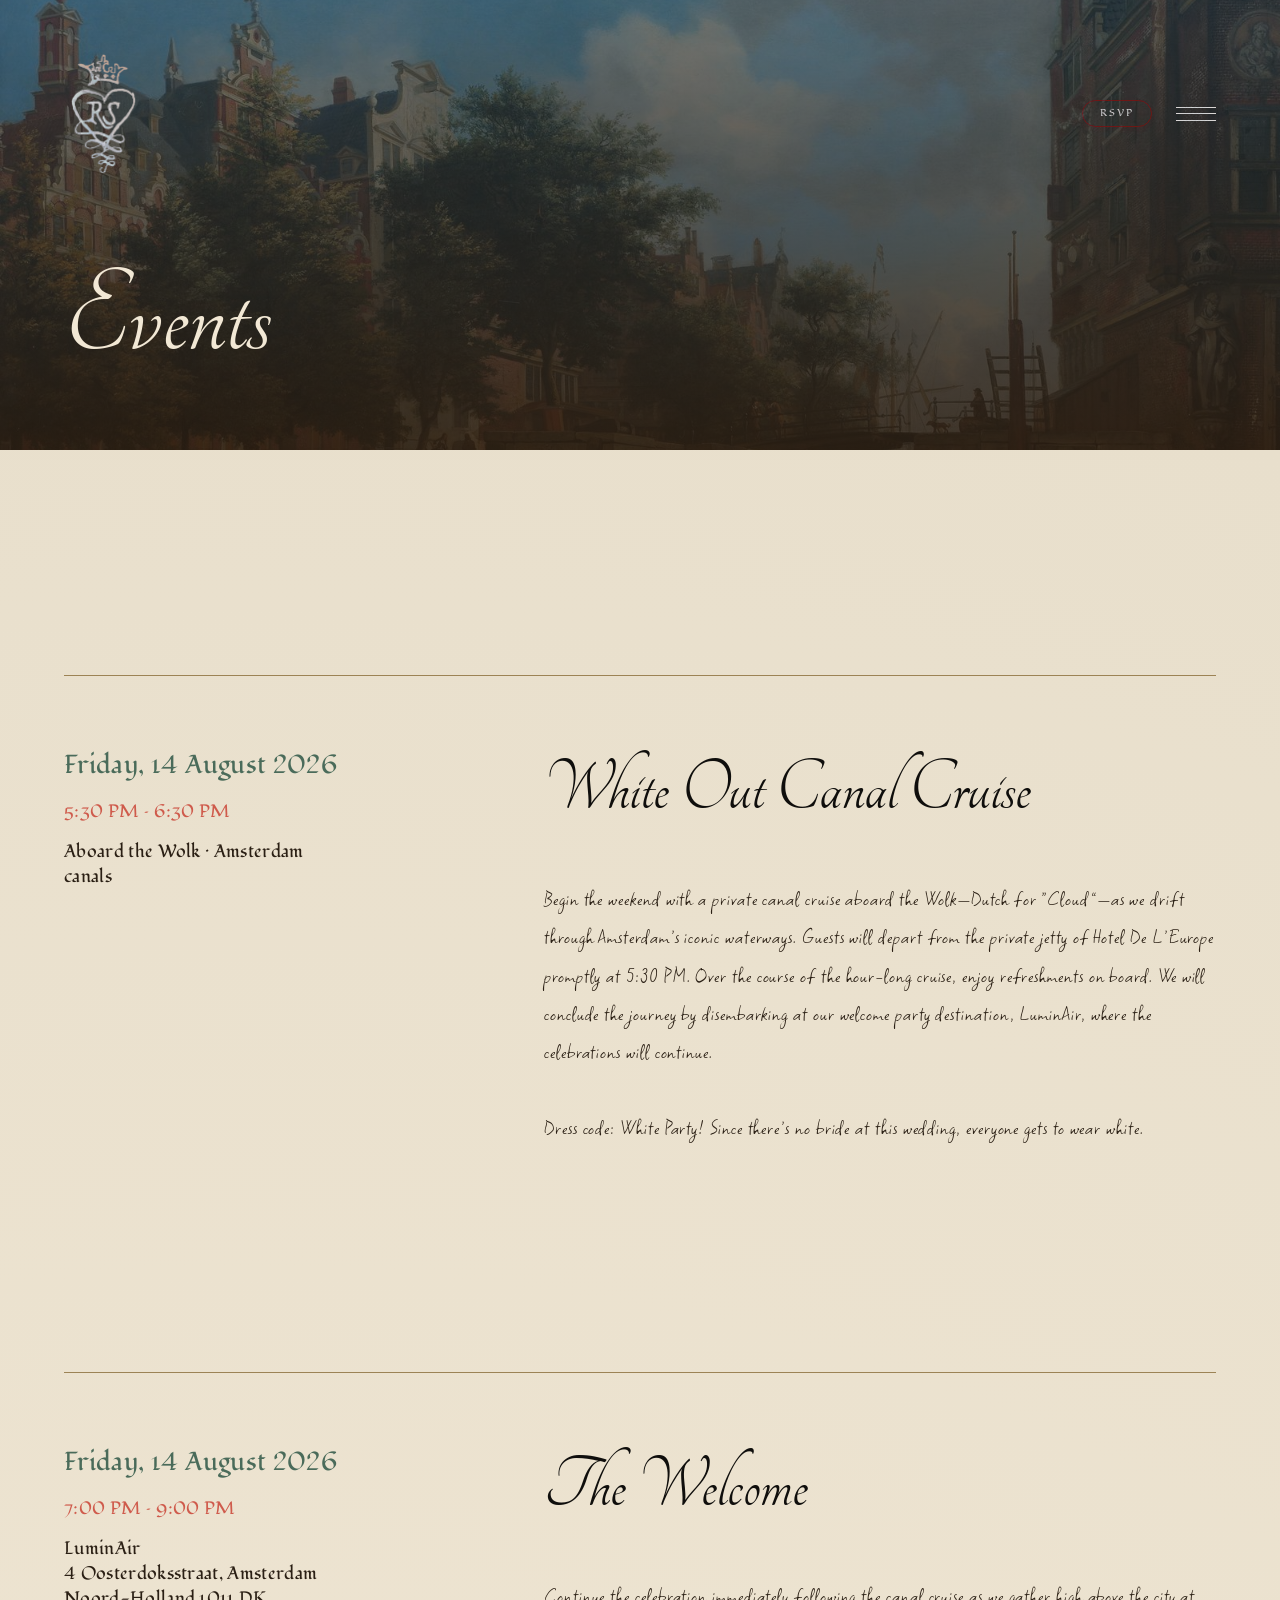
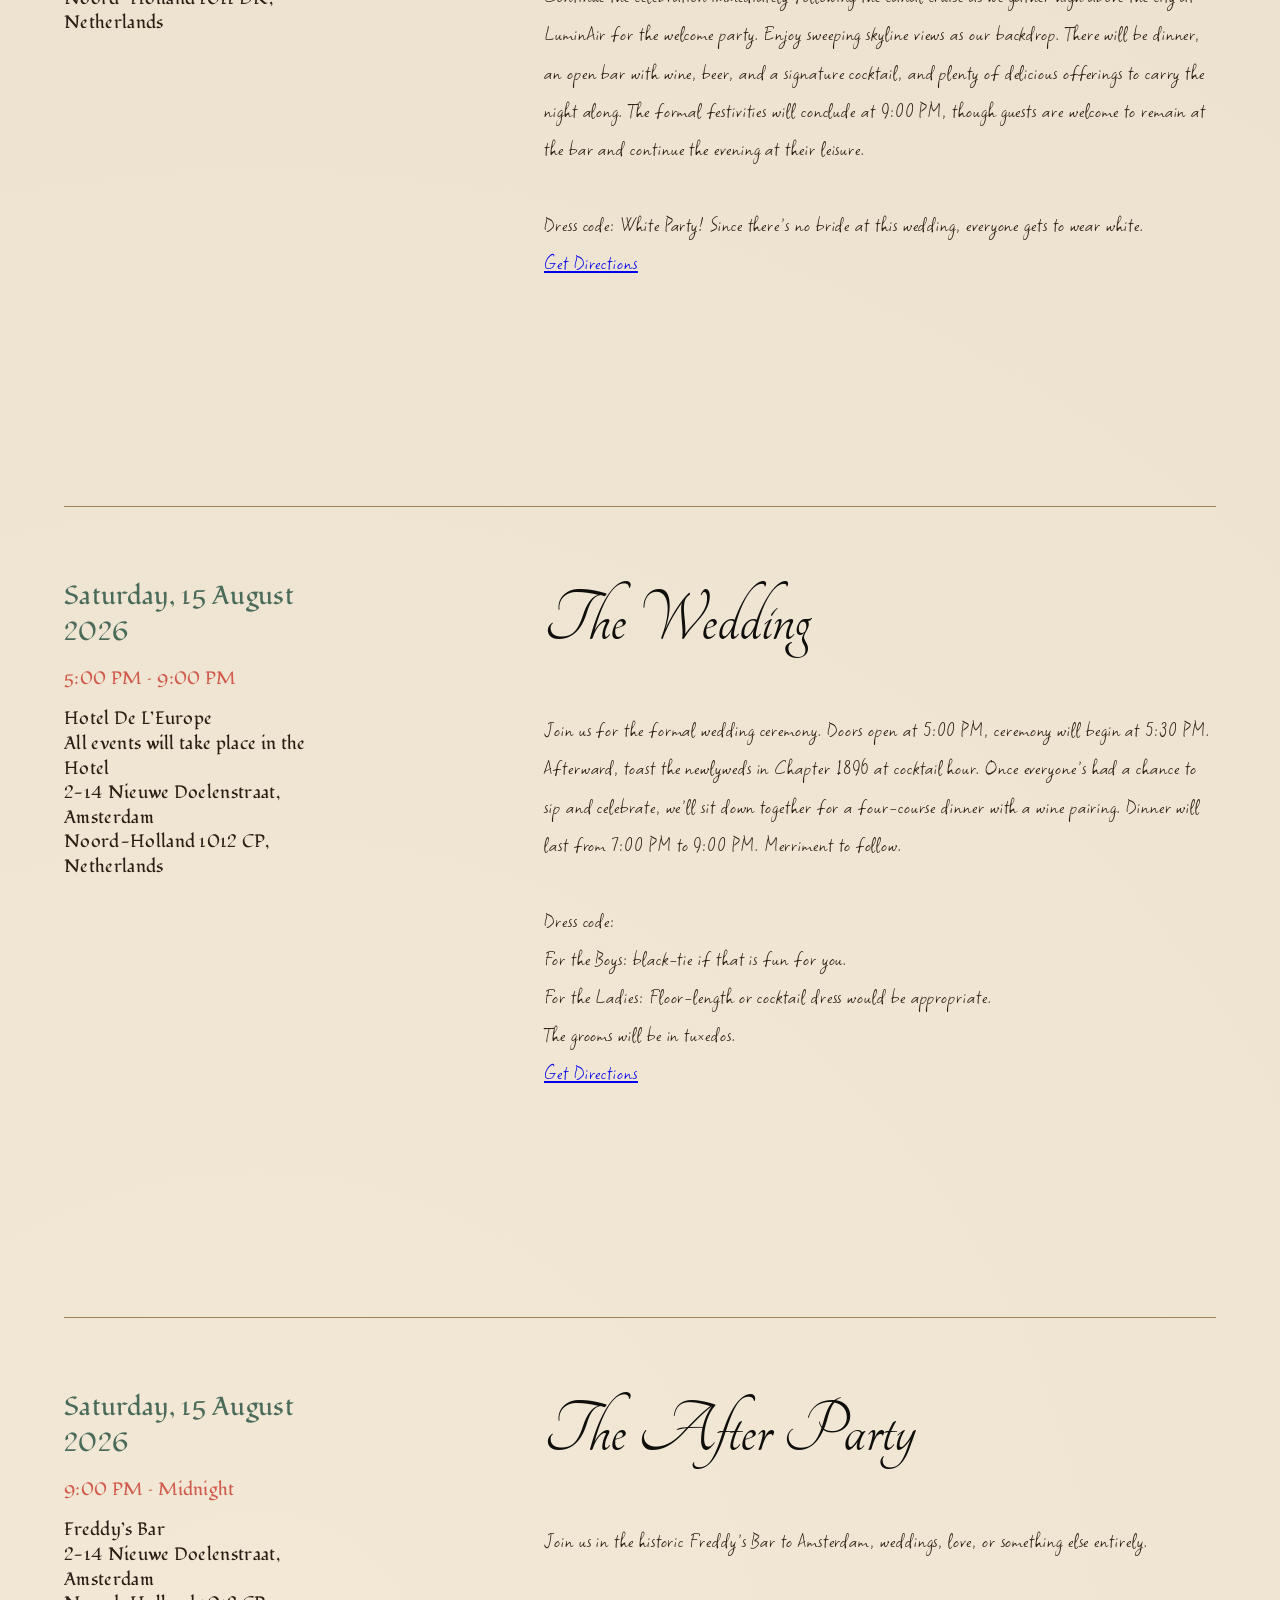
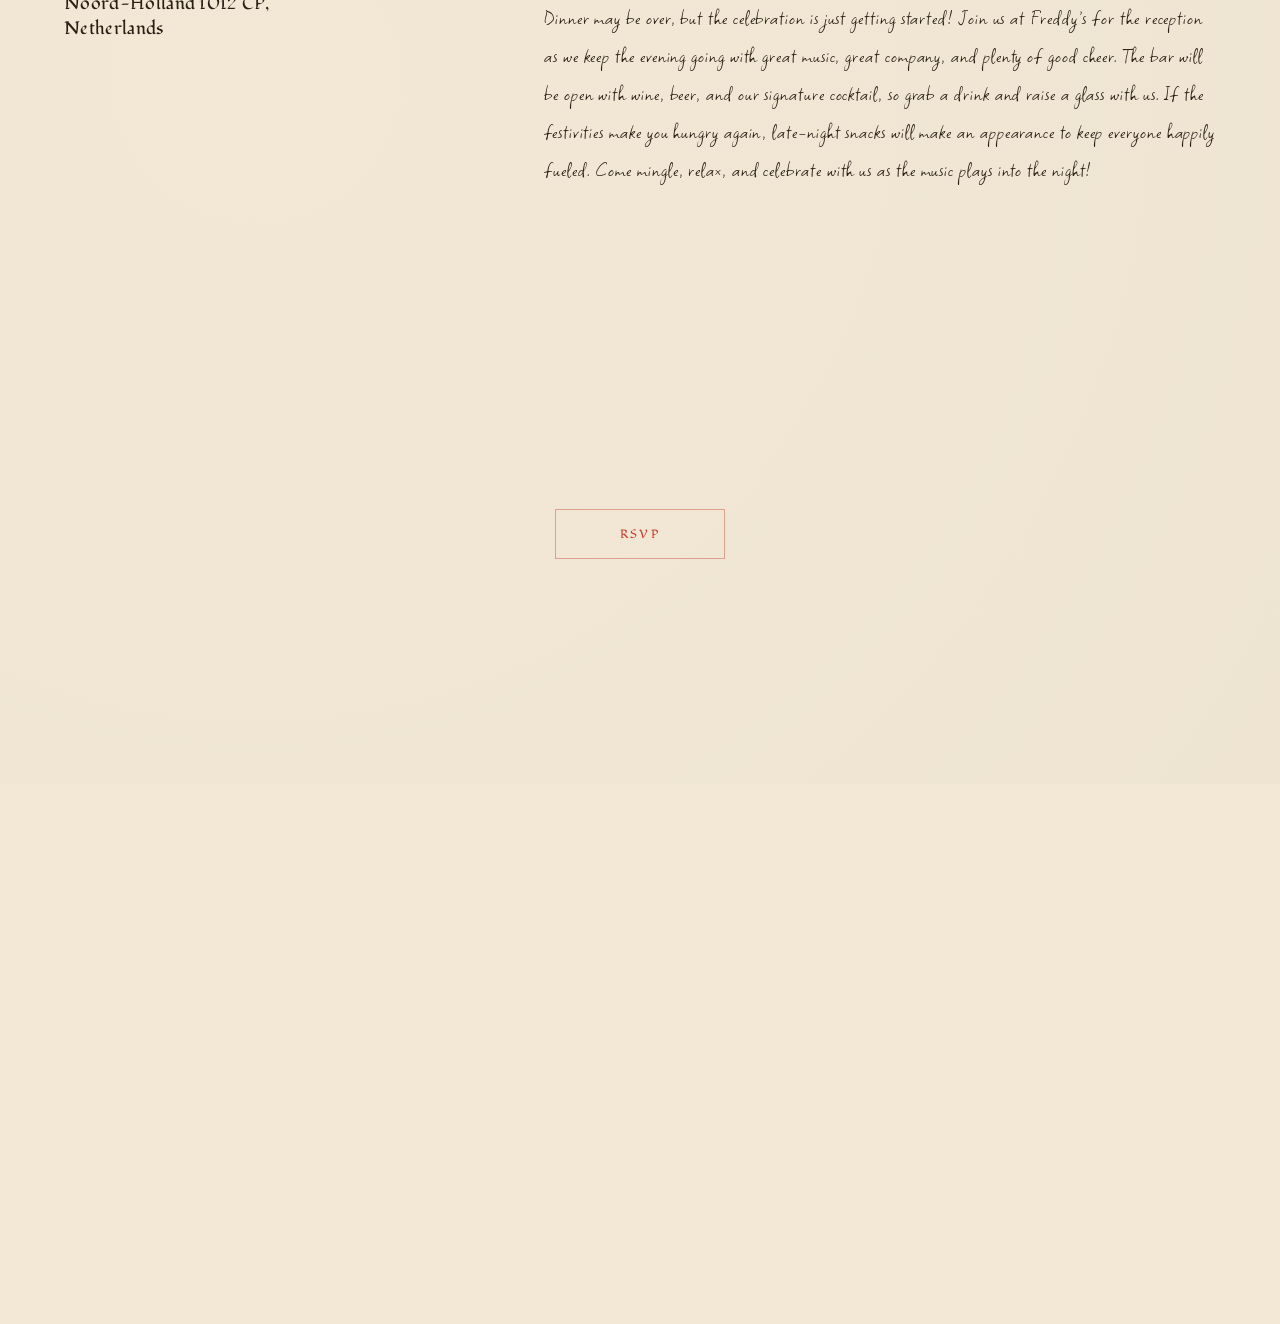
==== commit 6d4bb778: "Enhance RSVP CTA with ghost pill nav button and inline CTAs Transform the nav RSVP link into an eye-" ====
--- a/events/index.html
+++ b/events/index.html
@@ -110,6 +110,10 @@
                     <p class="body-font">Join us in the historic Freddy&rsquo;s Bar to Amsterdam, weddings, love, or something else entirely.<br><br>Dinner may be over, but the celebration is just getting started! Join us at Freddy&rsquo;s for the reception as we keep the evening going with great music, great company, and plenty of good cheer. The bar will be open with wine, beer, and our signature cocktail, so grab a drink and raise a glass with us. If the festivities make you hungry again, late-night snacks will make an appearance to keep everyone happily fueled. Come mingle, relax, and celebrate with us as the music plays into the night!</p>
                 </div>
             </div>
+
+            <div class="section-rsvp-cta reveal-up">
+                <a href="/rsvp/" class="subheader-font">RSVP</a>
+            </div>
         </section>
 
         <footer class="footer-cta" style="background-image: linear-gradient(rgba(30,58,74,0.7), rgba(42,31,20,0.9)), url('../assets/florals-2.png');">
@@ -121,5 +125,6 @@
     </main>
 
     <script src="../script.js"></script>
+    <script src="/rsvp-modal.js"></script>
 </body>
 </html>
--- a/style.css
+++ b/style.css
@@ -252,8 +252,8 @@
     height: 100vh; width: 100vw;
     position: relative;
     display: flex;
-    align-items: flex-end;
-    justify-content: flex-start;
+    align-items: center;
+    justify-content: center;
     padding: 5vw;
     overflow: hidden;
 }
@@ -266,10 +266,12 @@
 }
 
 .hero-title {
-    font-size: clamp(4rem, 10vw, 11rem);
+    font-size: clamp(5rem, 12vw, 13rem);
     color: var(--color-cream-100);
-    line-height: var(--lh-display);
+    line-height: 0.7;
+    margin-bottom: 0;
     z-index: 2;
+    text-align: center;
 }
 
 .hero-meta {
@@ -279,6 +281,28 @@
     font-size: clamp(1rem, 1.5vw, 1.5rem);
     color: var(--color-cream-200);
     z-index: 2;
+}
+
+.hero-bottom-left {
+    position: absolute;
+    bottom: 5vw; left: 5vw;
+    text-align: left;
+    font-size: clamp(1rem, 1.5vw, 1.5rem);
+    color: var(--color-cream-200);
+    z-index: 2;
+    line-height: var(--lh-label);
+    display: flex;
+    align-items: center;
+    gap: 0.65em;
+}
+
+.hero-city-crosses {
+    color: #BE1622;
+    font-size: 0.85em;
+    line-height: 0.95;
+    letter-spacing: 0;
+    text-align: center;
+    font-family: serif;
 }
 
 /* --- Page Hero (inner pages) ------------------------------- */
@@ -548,6 +572,59 @@
     border-bottom: 1px solid rgba(200, 187, 158, 0.4);
 }
 
+/* --- FAQ Accordion ----------------------------------------- */
+.faq-list { width: 100%; }
+
+.faq-item { border-top: 1px solid rgba(200, 187, 158, 0.4); }
+.faq-item:last-child { border-bottom: 1px solid rgba(200, 187, 158, 0.4); }
+
+.faq-question {
+    width: 100%;
+    text-align: left;
+    background: none;
+    border: none;
+    padding: 1.5rem 0;
+    cursor: pointer;
+    display: flex;
+    justify-content: space-between;
+    align-items: center;
+    gap: 1rem;
+    font-size: clamp(1.2rem, 2vw, 1.8rem);
+    color: var(--color-brand-secondary);
+    transition: color 0.3s ease;
+}
+.faq-question:hover { color: var(--color-ink); }
+
+.faq-icon {
+    flex-shrink: 0;
+    width: 18px;
+    height: 18px;
+    position: relative;
+}
+.faq-icon::before,
+.faq-icon::after {
+    content: '';
+    position: absolute;
+    background: currentColor;
+    top: 50%;
+    left: 50%;
+    transition: transform 0.4s var(--ease-out-expo), opacity 0.3s ease;
+}
+.faq-icon::before { width: 14px; height: 1px; transform: translate(-50%, -50%); }
+.faq-icon::after  { width: 1px; height: 14px; transform: translate(-50%, -50%); }
+.faq-question[aria-expanded="true"] .faq-icon::after {
+    transform: translate(-50%, -50%) rotate(90deg);
+    opacity: 0;
+}
+
+.faq-answer {
+    max-height: 0;
+    overflow: hidden;
+    transition: max-height 0.5s var(--ease-out-expo);
+}
+.faq-answer.is-open { max-height: 800px; }
+.faq-answer > p { padding-bottom: 1.5rem; }
+
 /* --- Inline Links ------------------------------------------ */
 a.inline-link {
     color: var(--color-text-link);
@@ -556,6 +633,36 @@
     transition: color 0.4s, border-color 0.4s;
 }
 a.inline-link:hover { color: var(--color-action-bg); border-color: var(--color-action-bg); }
+
+/* --- Section RSVP CTA (inline, on cream backgrounds) ------ */
+.section-rsvp-cta {
+    text-align: center;
+    margin-top: var(--space-block);
+    padding-top: var(--space-block);
+}
+
+.section-rsvp-cta a {
+    display: inline-block;
+    padding: 1rem 4rem;
+    border: 1px solid rgba(200, 57, 43, 0.4);
+    color: var(--color-red-600);
+    text-decoration: none;
+    font-family: 'Fondamento', cursive;
+    font-size: 0.72rem;
+    letter-spacing: 0.2em;
+    text-transform: uppercase;
+    border-radius: 0;
+    transition:
+        background   0.8s var(--ease-out-expo),
+        color        0.8s var(--ease-out-expo),
+        border-color 0.8s var(--ease-out-expo);
+}
+
+.section-rsvp-cta a:hover {
+    background: var(--color-red-600);
+    color: var(--color-cream-100);
+    border-color: var(--color-red-600);
+}
 
 /* --- Footer CTA -------------------------------------------- */
 .footer-cta {
@@ -618,7 +725,7 @@
     .event-item { padding-top: 3rem; margin-bottom: 15vh; }
     .travel-block { margin-bottom: var(--space-block); }
 
-    .hero-meta { text-align: left; right: auto; left: 5vw; }
+    .hero-meta { text-align: right; }
 }
 
 @media (max-width: 768px) {
@@ -627,6 +734,7 @@
     /* Nav */
     nav { padding: 1.5rem 5vw; }
     .nav-logo img { width: 56px; }
+    .nav-rsvp { padding: 0.5em 1.4em; }
 
     /* Menu — keep links from overflowing on short phones */
     .menu-overlay { align-items: flex-start; padding: 12vh 7vw; }
@@ -636,6 +744,17 @@
 
     /* iOS Safari: background-attachment:fixed is broken on mobile */
     .footer-cta { background-attachment: scroll; height: 70vh; }
+
+    /* Hero */
+    .hero { justify-content: center; align-items: center; }
+    .hero-title { font-size: clamp(3rem, 12vw, 5.5rem); }
+    .hero-meta {
+        position: absolute;
+        bottom: 5vw; left: 5vw; right: auto;
+        text-align: left;
+        font-size: 0.85rem;
+    }
+    .hero-bottom-left { bottom: calc(5vw + 3rem); font-size: 0.85rem; }
 
     /* Page hero */
     .page-hero { height: 40vh; }
@@ -670,6 +789,10 @@
     /* Content sections (FAQ, RSVP, Registry) */
     .content-block { margin-bottom: var(--space-block-mobile); }
     .content-heading { font-size: clamp(1.2rem, 4vw, 1.8rem); }
+
+    /* Section RSVP CTA */
+    .section-rsvp-cta { margin-top: var(--space-block-mobile); padding-top: var(--space-block-mobile); }
+    .section-rsvp-cta a { padding: 0.9rem 3rem; }
 
     /* Footer */
     .footer-cta h2 { font-size: clamp(3rem, 11vw, 5rem); margin-bottom: 2rem; }
@@ -698,28 +821,118 @@
     text-transform: uppercase;
     position: relative;
     z-index: 1002;
-    transition: color 0.5s ease, opacity 0.4s ease;
+
+    /* Ghost pill */
+    background: transparent;
+    padding: 0.6em 1.8em;
+    border-radius: 100px;
+    border: 1px solid rgba(200, 57, 43, 0.6);
+
+    /* Warm glow at rest */
+    box-shadow:
+        0 0 0 0 rgba(200, 57, 43, 0),
+        0 2px 8px rgba(200, 57, 43, 0.1);
+
+    transition:
+        box-shadow  1.2s var(--ease-out-expo),
+        background  0.8s var(--ease-out-expo),
+        color       0.5s ease,
+        transform   0.8s var(--ease-out-expo),
+        opacity     0.4s ease;
+
+    animation: rsvp-breathe 4s ease-in-out infinite;
+}
+
+.nav-rsvp:hover {
+    opacity: 1;
+    background: var(--color-red-600);
+    color: var(--color-cream-100);
+    border-color: var(--color-red-600);
+    box-shadow:
+        0 0 0 4px rgba(200, 57, 43, 0.08),
+        0 4px 20px rgba(200, 57, 43, 0.25);
+    transform: translateY(-1px);
+    animation-play-state: paused;
 }
 
 body.menu-open .nav-rsvp { color: var(--color-cream-100); }
-.nav-rsvp:hover { opacity: 0.65; }
 .hamburger:hover span { opacity: 0.6; }
+
+/* Breathing glow — subtle, cinematic pulsation */
+@keyframes rsvp-breathe {
+    0%, 100% {
+        box-shadow:
+            0 0 0 0 rgba(200, 57, 43, 0),
+            0 2px 8px rgba(200, 57, 43, 0.1);
+    }
+    50% {
+        box-shadow:
+            0 0 0 5px rgba(200, 57, 43, 0.05),
+            0 4px 16px rgba(200, 57, 43, 0.2);
+    }
+}
 
 
 /* --- RSVP Form --------------------------------------------- */
 .rsvp-section {
     padding: var(--section-padding) 5vw;
-    background: radial-gradient(circle at 80% 20%, var(--color-surface-page) 0%, #E8DFCC 100%);
+    /* Floral painting — fixed so it continues seamlessly from the page-hero above */
+    background:
+        linear-gradient(rgba(30, 58, 74, 0.45), rgba(42, 31, 20, 0.65)),
+        url('../assets/Florals.jpg') center / cover no-repeat fixed;
     min-height: 80vh;
     display: flex;
     flex-direction: column;
     align-items: center;
 }
 
+/* ── Card deck ──────────────────────────────────────────────── */
+
+/* Outer wrapper — establishes isolated stacking context for the ghost layers */
+.rsvp-deck-wrap {
+    position: relative;
+    isolation: isolate;
+    width: 100%;
+    max-width: 620px;
+}
+
+/* Ghost card layers — absolutely fill the wrap and peek out via rotation */
+.rsvp-deck-layer {
+    position: absolute;
+    inset: 0;
+    background: var(--color-cream-200);
+    border: var(--rule-brass);
+    pointer-events: none;
+    z-index: 0;
+}
+
+.rsvp-deck-layer:first-child {
+    transform: rotate(-2.5deg) translate(-8px, 16px);
+    opacity: 0.55;
+}
+
+.rsvp-deck-layer:nth-child(2) {
+    transform: rotate(1.8deg) translate(6px, 10px);
+    opacity: 0.75;
+}
+
+/* Active card — the form wrapper itself */
+.rsvp-form-wrapper {
+    position: relative;
+    z-index: 1;
+    width: 100%;
+    background: var(--color-cream-100);
+    border: var(--rule-brass);
+    box-shadow: var(--shadow-card-active);
+    padding: 3rem;
+}
+
+/* ── Progress pips (now inside the card) ───────────────────── */
 .rsvp-progress {
     display: flex;
     gap: 0.6rem;
-    margin-bottom: 5rem;
+    margin-bottom: 3rem;
+    padding-top: 0.5rem;
     align-items: center;
     justify-content: center;
 }
@@ -736,12 +949,6 @@
 
 .rsvp-progress__pip.is-active  { background: var(--color-brass); transform: scale(1.4); }
 .rsvp-progress__pip.is-complete { background: var(--color-verdigris); }
-
-.rsvp-form-wrapper {
-    position: relative;
-    width: 100%;
-    max-width: 620px;
-}
 
 /* Step show/hide + transitions */
 .rsvp-step {
@@ -815,11 +1022,21 @@
     outline: none;
     border-radius: 0;
     -webkit-appearance: none;
-    transition: border-color 0.4s ease;
+    /* Brass underline draws left→right on focus */
+    background-image: linear-gradient(var(--color-brass), var(--color-brass));
+    background-repeat: no-repeat;
+    background-size: 0% 1px;
+    background-position: left bottom;
+    transition:
+        border-color     0.4s ease,
+        background-size  0.45s var(--ease-out-expo);
 }
 
 .rsvp-input:focus,
-.rsvp-textarea:focus { border-color: var(--color-brass); }
+.rsvp-textarea:focus {
+    border-bottom-color: rgba(200, 187, 158, 0.2); /* dim default line so brass overlay reads cleanly */
+    background-size: 100% 1px;
+}
 
 .rsvp-input::placeholder,
 .rsvp-textarea::placeholder { color: var(--color-cream-400); font-size: 0.9em; }
@@ -856,6 +1073,22 @@
 
 .rsvp-member:first-child { border-top: 1px solid rgba(200, 187, 158, 0.4); }
 
+/* Staggered member name entrance on step--entered */
+.rsvp-step .rsvp-member {
+    opacity: 0;
+    transform: translateY(6px);
+    transition:
+        opacity   0.5s var(--ease-out-expo),
+        transform 0.5s var(--ease-out-expo);
+}
+.rsvp-step.step--entered .rsvp-member {
+    opacity: 1;
+    transform: translateY(0);
+}
+@media (prefers-reduced-motion: reduce) {
+    .rsvp-step .rsvp-member { opacity: 1; transform: none; transition: none; }
+}
+
 /* Guest attendance rows */
 .rsvp-guest-rows { margin-bottom: 2rem; }
 
@@ -867,9 +1100,19 @@
     border-bottom: 1px solid rgba(200, 187, 158, 0.3);
     gap: 2rem;
     flex-wrap: wrap;
+    transition: background 0.6s var(--ease-out-expo);
 }
 
 .rsvp-guest-row:first-child { border-top: 1px solid rgba(200, 187, 158, 0.3); }
+
+/* Row-level acceptance state — supplementary to aria-pressed on toggles */
+.rsvp-guest-row.row--accepted {
+    background: rgba(74, 107, 90, 0.07); /* verdigris wash */
+}
+.rsvp-guest-row.row--declined .rsvp-guest-row__name {
+    opacity: 0.45;
+    transition: opacity 0.5s ease;
+}
 
 .rsvp-guest-row__name {
     font-family: 'Square Peg', cursive;
@@ -980,12 +1223,59 @@
 .rsvp-form--loading .btn-spinner { display: inline-block; }
 .rsvp-form--loading .btn-label   { opacity: 0.5; }
 
-/* Confirmation monogram */
-.rsvp-confirmation-monogram { margin-bottom: 3rem; }
-.rsvp-confirmation-monogram img {
-    width: 60px;
-    height: auto;
-    opacity: 0.35;
+/* Confirmation screen — sequential arrival sequence */
+.rsvp-confirmation-monogram {
+    margin-bottom: 3rem;
+    opacity: 0;
+    transform: scale(0.88);
+    transition:
+        opacity   0.9s var(--ease-out-expo),
+        transform 0.9s var(--ease-out-expo);
+}
+#step-confirmation.step--entered .rsvp-confirmation-monogram {
+    opacity: 0.6;
+    transform: scale(1);
+}
+.rsvp-confirmation-monogram img { width: 60px; height: auto; }
+
+#step-confirmation .rsvp-step__heading {
+    opacity: 0;
+    transform: translateY(8px);
+    transition:
+        opacity   0.8s var(--ease-out-expo) 0.3s,
+        transform 0.8s var(--ease-out-expo) 0.3s;
+}
+#step-confirmation.step--entered .rsvp-step__heading {
+    opacity: 1;
+    transform: translateY(0);
+}
+
+/* Brass rule draws across beneath the heading — 0.5rem grid spacing */
+.rsvp-confirmation-rule {
+    height: 1px;
+    background: var(--color-brass);
+    width: 0;
+    margin: 1.5rem 0 2rem;
+    transition: width 1s var(--ease-out-expo) 0.65s;
+}
+#step-confirmation.step--entered .rsvp-confirmation-rule {
+    width: 2.5rem;
+}
+
+#step-confirmation .rsvp-step__body {
+    opacity: 0;
+    transition: opacity 0.8s ease 0.95s;
+}
+#step-confirmation.step--entered .rsvp-step__body {
+    opacity: 1;
+}
+
+@media (prefers-reduced-motion: reduce) {
+    .nav-rsvp { animation: none; }
+    .rsvp-confirmation-monogram,
+    #step-confirmation .rsvp-step__heading,
+    #step-confirmation .rsvp-step__body { opacity: 1; transform: none; transition: none; }
+    .rsvp-confirmation-rule { width: 2.5rem; transition: none; }
 }
 
 /* Card deck interaction hint */
@@ -1039,12 +1329,186 @@
 
 /* RSVP mobile */
 @media (max-width: 768px) {
-    .rsvp-progress { margin-bottom: 3rem; }
+    /* Disable fixed attachment — broken on iOS Safari */
+    .rsvp-section { background-attachment: scroll; }
+
+    /* Simplify card deck: single card, no ghost layers (avoids overflow issues) */
+    .rsvp-deck-layer { display: none; }
+    .rsvp-form-wrapper { padding: 2rem 1.5rem; }
+
+    .rsvp-progress { margin-bottom: 2.5rem; }
     .rsvp-input, .rsvp-textarea { font-size: 16px; } /* Prevent iOS Safari zoom */
     .rsvp-guest-row { flex-direction: column; align-items: flex-start; gap: 1rem; }
     .rsvp-btn { padding: 1rem 2.5rem; width: 100%; justify-content: center; }
     .rsvp-step__actions { width: 100%; }
     .rsvp-step__heading { font-size: clamp(2.5rem, 9vw, 4rem); }
+}
+
+/* --- RSVP Modal pop-up card --------------------------------- */
+
+/*
+ * The dialog is sized as the card itself (not full-viewport).
+ * Centering: position:fixed + top/left 50% + translate(-50%,-50%).
+ * Pop-up animation: translate(-50%, calc(-50% + 40px)) scale(0.93)
+ * → translate(-50%, -50%) scale(1) on .is-open.
+ * The offset is baked into the base transform so the animation
+ * `transform` property is the single source of truth.
+ */
+dialog.rsvp-modal {
+    /* Reset UA defaults */
+    padding: 0;
+    border: none;
+    outline: none;
+    margin: 0;
+
+    /* Sizing */
+    width: min(660px, 92vw);
+    max-height: 88vh;
+    overflow-y: auto;
+    overflow-x: hidden;
+    scroll-behavior: smooth;
+
+    /* Centering + pop-up card starting position */
+    position: fixed;
+    top: 50%;
+    left: 50%;
+
+    /* Appearance */
+    background: var(--color-cream-100);
+    box-shadow:
+        0 0 0 1px rgba(200, 187, 158, 0.25),
+        0 40px 120px rgba(15, 14, 12, 0.3);
+
+    /* Pop-up card animation: starts below centre, slightly small */
+    opacity: 0;
+    transform: translate(-50%, calc(-50% + 40px)) scale(0.93);
+    transition:
+        opacity    0.55s var(--ease-out-expo),
+        transform  0.65s var(--ease-out-expo);
+}
+
+dialog.rsvp-modal.is-open {
+    opacity: 1;
+    transform: translate(-50%, -50%) scale(1);
+}
+
+/* Backdrop: warm dark overlay with blur */
+dialog.rsvp-modal::backdrop {
+    background: rgba(15, 14, 12, 0);
+    backdrop-filter: blur(0px);
+    transition:
+        background       0.55s ease,
+        backdrop-filter  0.55s ease;
+}
+
+dialog.rsvp-modal.is-open::backdrop {
+    background: rgba(15, 14, 12, 0.65);
+    backdrop-filter: blur(4px);
+}
+
+/* Sticky chrome strip — keeps the × visible while form scrolls */
+.rsvp-modal__chrome {
+    position: sticky;
+    top: 0;
+    z-index: 10;
+    display: flex;
+    justify-content: flex-end;
+    padding: 0.5rem 0.5rem 0;
+    /* Gradient ensures the × reads against form content below */
+    background: linear-gradient(
+        to bottom,
+        var(--color-cream-100) 60%,
+        rgba(242, 232, 213, 0)
+    );
+    pointer-events: none; /* pass clicks through to form */
+}
+
+/* Close button */
+.rsvp-modal__close {
+    pointer-events: all;
+    width: 2.5rem;
+    height: 2.5rem;
+    display: flex;
+    align-items: center;
+    justify-content: center;
+    background: transparent;
+    border: none;
+    color: var(--color-brass);
+    font-family: 'Fondamento', cursive;
+    font-size: 1.25rem;
+    cursor: pointer;
+    border-radius: 0;
+    opacity: 0.7;
+    transition: opacity 0.3s ease;
+}
+
+.rsvp-modal__close:hover  { opacity: 1; }
+.rsvp-modal__close:focus  { outline: 2px solid var(--color-brass); outline-offset: 2px; }
+
+/* Inner body — negative top margin so chrome gap is absorbed */
+.rsvp-modal__body {
+    margin-top: -0.5rem; /* overlap chrome padding so pips sit flush */
+}
+
+/* Override rsvp-section spacing inside the modal */
+dialog.rsvp-modal .rsvp-section {
+    padding: 1.5rem 3rem 4rem;
+    min-height: auto;
+    background: none;
+    display: block;
+    align-items: unset;
+}
+
+/* Inside the modal the dialog IS the card — suppress the deck chrome */
+dialog.rsvp-modal .rsvp-deck-wrap { max-width: none; }
+dialog.rsvp-modal .rsvp-deck-layer { display: none; }
+dialog.rsvp-modal .rsvp-form-wrapper {
+    background: transparent;
+    border: none;
+    box-shadow: none;
+    padding: 0;
+}
+
+/* Loading indicator: three brass dots */
+.rsvp-modal__loader {
+    display: flex;
+    gap: 0.5rem;
+    align-items: center;
+    justify-content: center;
+    padding: 6rem 0 7rem;
+}
+
+.rsvp-modal__dot {
+    width: 6px;
+    height: 6px;
+    border-radius: 50%;
+    background: var(--color-brass);
+    opacity: 0.2;
+    animation: modal-dot-pulse 1.4s ease-in-out infinite;
+}
+.rsvp-modal__dot:nth-child(2) { animation-delay: 0.2s; }
+.rsvp-modal__dot:nth-child(3) { animation-delay: 0.4s; }
+
+@keyframes modal-dot-pulse {
+    0%, 80%, 100% { opacity: 0.2; transform: scale(0.85); }
+    40%            { opacity: 1;   transform: scale(1);    }
+}
+
+/* Modal-specific mobile overrides */
+@media (max-width: 560px) {
+    dialog.rsvp-modal .rsvp-section { padding: 1rem 1.5rem 3rem; }
+    dialog.rsvp-modal { max-height: 94vh; }
+}
+
+/* Reduced motion: skip the pop-up animation entirely */
+@media (prefers-reduced-motion: reduce) {
+    dialog.rsvp-modal {
+        opacity: 1;
+        transform: translate(-50%, -50%) scale(1);
+        transition: none;
+    }
+    dialog.rsvp-modal::backdrop { transition: none; }
+    .rsvp-modal__dot { animation: none; opacity: 0.6; }
 }
 
 /* --- Accessibility ----------------------------------------- */
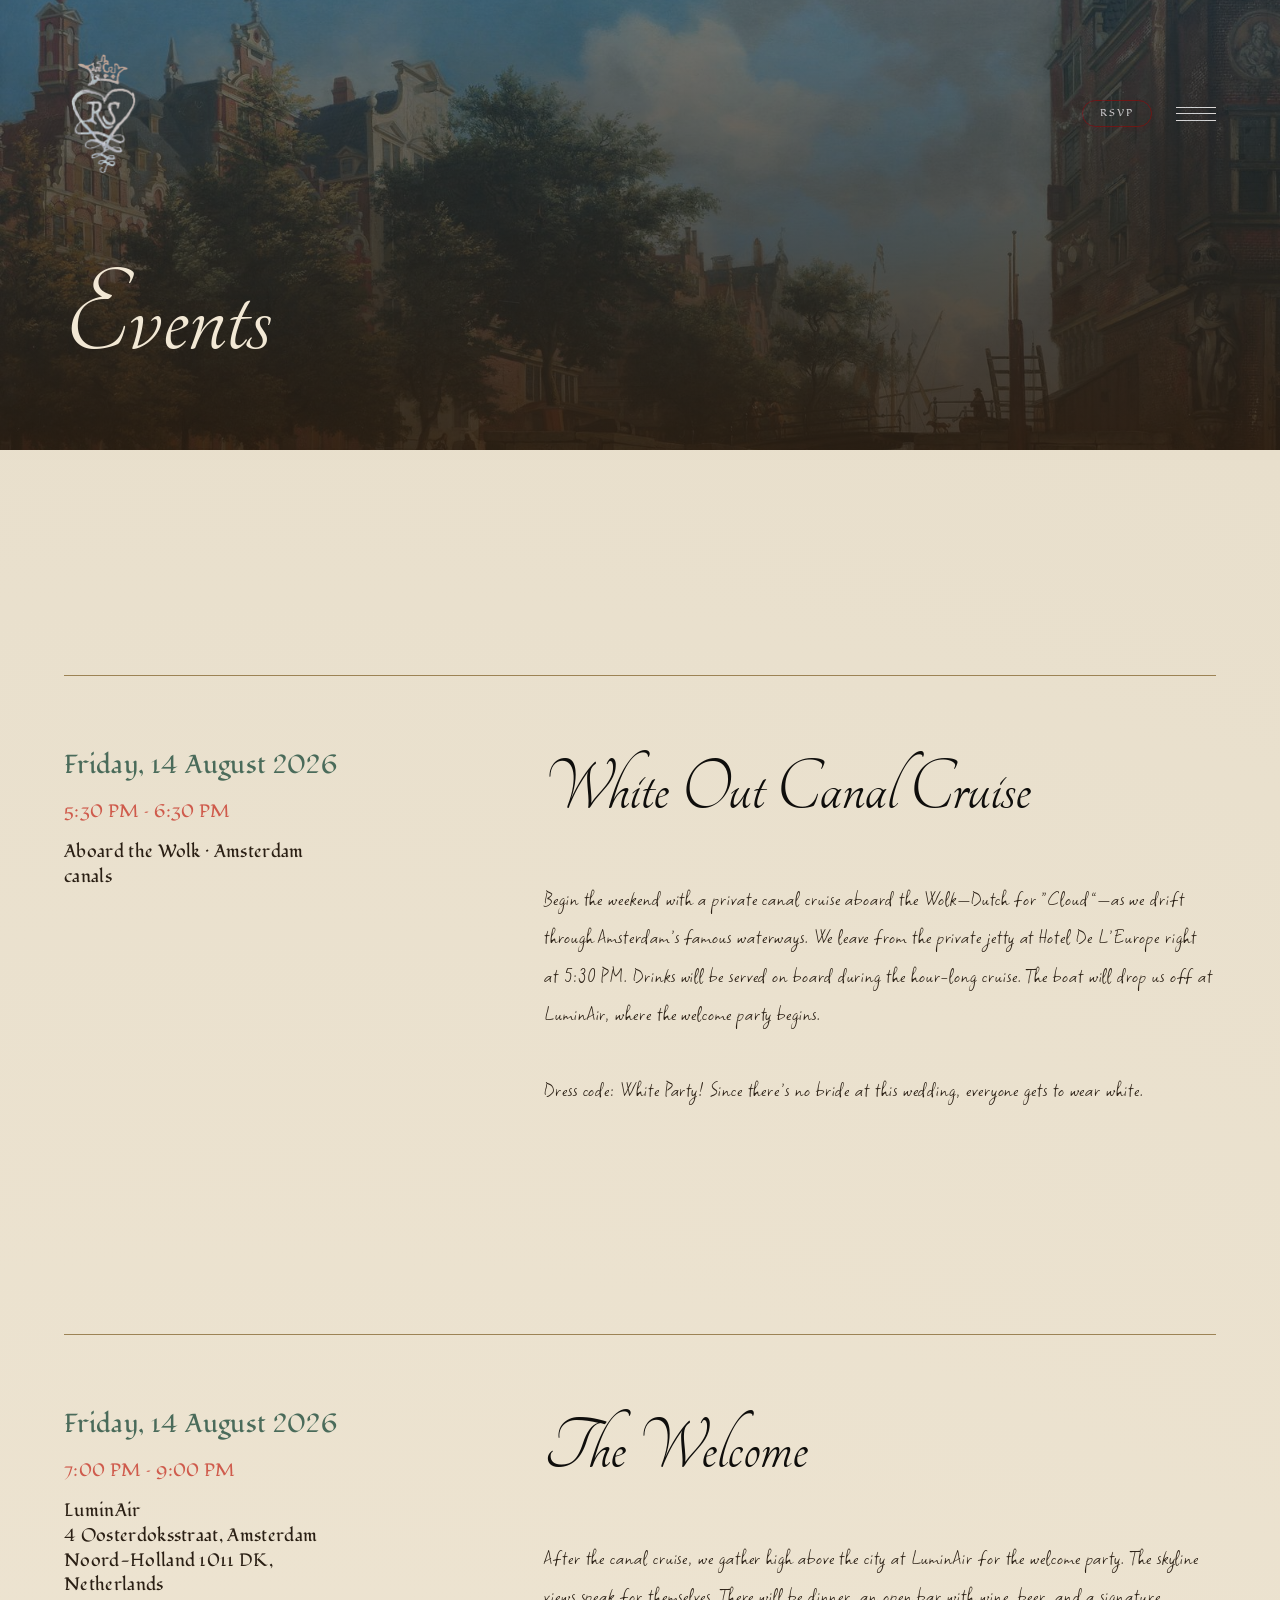
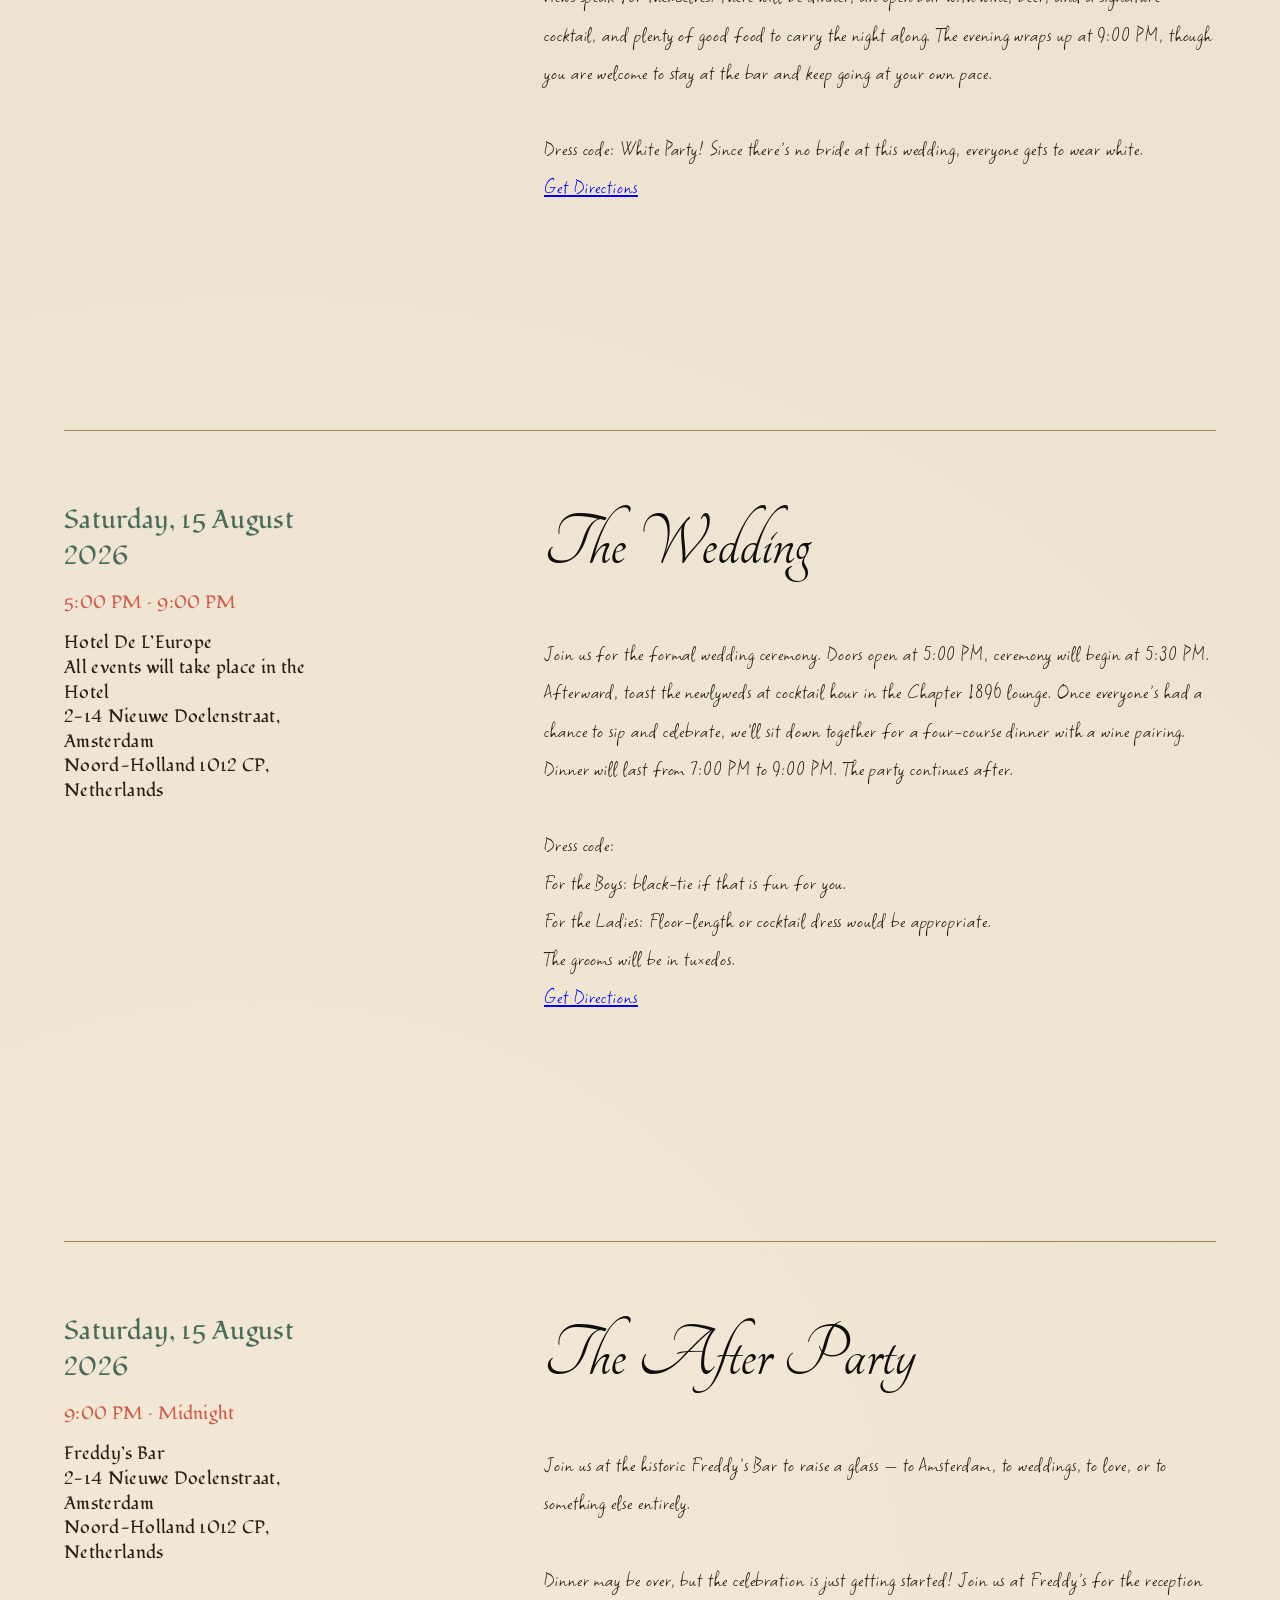
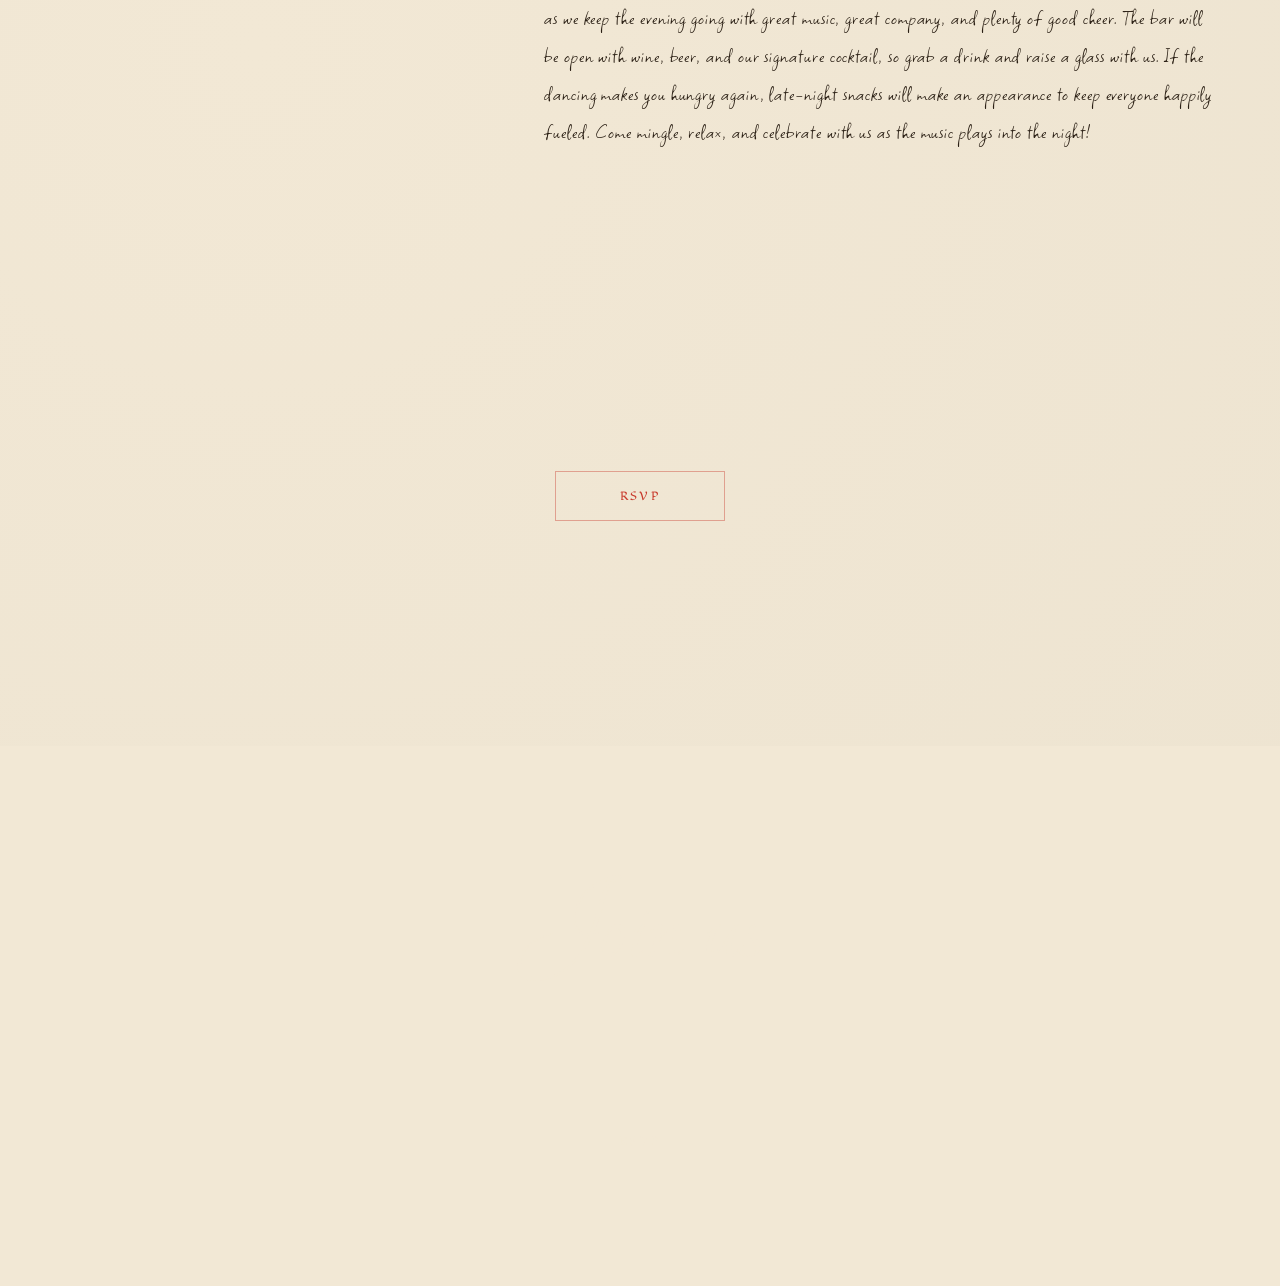
==== commit b7cca1ad: "Simplify site content for guest readability Audit all guest-facing text for third-grade reading leve" ====
--- a/events/index.html
+++ b/events/index.html
@@ -33,11 +33,10 @@
                 <a href="/"            class="statement-font menu-link menu-close-trigger">Home</a>
                 <a href="/our-story/"  class="statement-font menu-link menu-close-trigger">Our story</a>
                 <a href="/events/"     class="statement-font menu-link menu-close-trigger active">The Weekend</a>
-                <a href="/travel/"     class="statement-font menu-link menu-close-trigger">Travel</a>
+                <a href="/faq/"        class="statement-font menu-link menu-close-trigger">Travel &amp; FAQ</a>
             </div>
             <div class="menu-col">
                 <a href="/rsvp/"  class="subheader-font menu-sublink menu-close-trigger">Rsvp</a>
-                <a href="/faq/"   class="subheader-font menu-sublink menu-close-trigger">Faq</a>
             </div>
         </div>
     </div>
@@ -69,7 +68,7 @@
                 </div>
                 <div class="event-details">
                     <h3 class="statement-font">White Out Canal Cruise</h3>
-                    <p class="body-font">Begin the weekend with a private canal cruise aboard the Wolk&mdash;Dutch for &ldquo;Cloud&rdquo;&mdash;as we drift through Amsterdam&rsquo;s iconic waterways. Guests will depart from the private jetty of Hotel De L&rsquo;Europe promptly at 5:30 PM. Over the course of the hour-long cruise, enjoy refreshments on board. We will conclude the journey by disembarking at our welcome party destination, LuminAir, where the celebrations will continue.<br><br>Dress code: White Party! Since there&rsquo;s no bride at this wedding, everyone gets to wear white.</p>
+                    <p class="body-font">Begin the weekend with a private canal cruise aboard the Wolk&mdash;Dutch for &ldquo;Cloud&rdquo;&mdash;as we drift through Amsterdam&rsquo;s famous waterways. We leave from the private jetty at Hotel De L&rsquo;Europe right at 5:30 PM. Drinks will be served on board during the hour-long cruise. The boat will drop us off at LuminAir, where the welcome party begins.<br><br>Dress code: White Party! Since there&rsquo;s no bride at this wedding, everyone gets to wear white.</p>
                 </div>
             </div>
 
@@ -81,7 +80,7 @@
                 </div>
                 <div class="event-details">
                     <h3 class="statement-font">The Welcome</h3>
-                    <p class="body-font">Continue the celebration immediately following the canal cruise as we gather high above the city at LuminAir for the welcome party. Enjoy sweeping skyline views as our backdrop. There will be dinner, an open bar with wine, beer, and a signature cocktail, and plenty of delicious offerings to carry the night along. The formal festivities will conclude at 9:00 PM, though guests are welcome to remain at the bar and continue the evening at their leisure.<br><br>Dress code: White Party! Since there&rsquo;s no bride at this wedding, everyone gets to wear white.</p>
+                    <p class="body-font">After the canal cruise, we gather high above the city at LuminAir for the welcome party. The skyline views speak for themselves. There will be dinner, an open bar with wine, beer, and a signature cocktail, and plenty of good food to carry the night along. The evening wraps up at 9:00 PM, though you are welcome to stay at the bar and keep going at your own pace.<br><br>Dress code: White Party! Since there&rsquo;s no bride at this wedding, everyone gets to wear white.</p>
                     <a class="body-font" href="https://maps.google.com/?q=4+Oosterdoksstraat,+Amsterdam,+Netherlands" target="_blank" rel="noopener noreferrer">Get Directions</a>
                 </div>
             </div>
@@ -94,7 +93,7 @@
                 </div>
                 <div class="event-details">
                     <h3 class="statement-font">The Wedding</h3>
-                    <p class="body-font">Join us for the formal wedding ceremony. Doors open at 5:00 PM, ceremony will begin at 5:30 PM. Afterward, toast the newlyweds in Chapter 1896 at cocktail hour. Once everyone&rsquo;s had a chance to sip and celebrate, we&rsquo;ll sit down together for a four-course dinner with a wine pairing. Dinner will last from 7:00 PM to 9:00 PM. Merriment to follow.<br><br>Dress code:<br>For the Boys: black-tie if that is fun for you.<br>For the Ladies: Floor-length or cocktail dress would be appropriate.<br>The grooms will be in tuxedos.</p>
+                    <p class="body-font">Join us for the formal wedding ceremony. Doors open at 5:00 PM, ceremony will begin at 5:30 PM. Afterward, toast the newlyweds at cocktail hour in the Chapter 1896 lounge. Once everyone&rsquo;s had a chance to sip and celebrate, we&rsquo;ll sit down together for a four-course dinner with a wine pairing. Dinner will last from 7:00 PM to 9:00 PM. The party continues after.<br><br>Dress code:<br>For the Boys: black-tie if that is fun for you.<br>For the Ladies: Floor-length or cocktail dress would be appropriate.<br>The grooms will be in tuxedos.</p>
                     <a class="body-font" href="https://maps.google.com/?q=2-14+Nieuwe+Doelenstraat,+Amsterdam,+Netherlands" target="_blank" rel="noopener noreferrer">Get Directions</a>
                 </div>
             </div>
@@ -107,7 +106,7 @@
                 </div>
                 <div class="event-details">
                     <h3 class="statement-font">The After Party</h3>
-                    <p class="body-font">Join us in the historic Freddy&rsquo;s Bar to Amsterdam, weddings, love, or something else entirely.<br><br>Dinner may be over, but the celebration is just getting started! Join us at Freddy&rsquo;s for the reception as we keep the evening going with great music, great company, and plenty of good cheer. The bar will be open with wine, beer, and our signature cocktail, so grab a drink and raise a glass with us. If the festivities make you hungry again, late-night snacks will make an appearance to keep everyone happily fueled. Come mingle, relax, and celebrate with us as the music plays into the night!</p>
+                    <p class="body-font">Join us at the historic Freddy&rsquo;s Bar to raise a glass &mdash; to Amsterdam, to weddings, to love, or to something else entirely.<br><br>Dinner may be over, but the celebration is just getting started! Join us at Freddy&rsquo;s for the reception as we keep the evening going with great music, great company, and plenty of good cheer. The bar will be open with wine, beer, and our signature cocktail, so grab a drink and raise a glass with us. If the dancing makes you hungry again, late-night snacks will make an appearance to keep everyone happily fueled. Come mingle, relax, and celebrate with us as the music plays into the night!</p>
                 </div>
             </div>
 
--- a/style.css
+++ b/style.css
@@ -296,6 +296,12 @@
     gap: 0.65em;
 }
 
+.hero-bottom-left .statement-font {
+    font-weight: 700;
+    font-size: 2em;
+    vertical-align: 0.2em;
+}
+
 .hero-city-crosses {
     color: #BE1622;
     font-size: 0.85em;
@@ -303,6 +309,7 @@
     letter-spacing: 0;
     text-align: center;
     font-family: serif;
+    font-weight: 900;
 }
 
 /* --- Page Hero (inner pages) ------------------------------- */
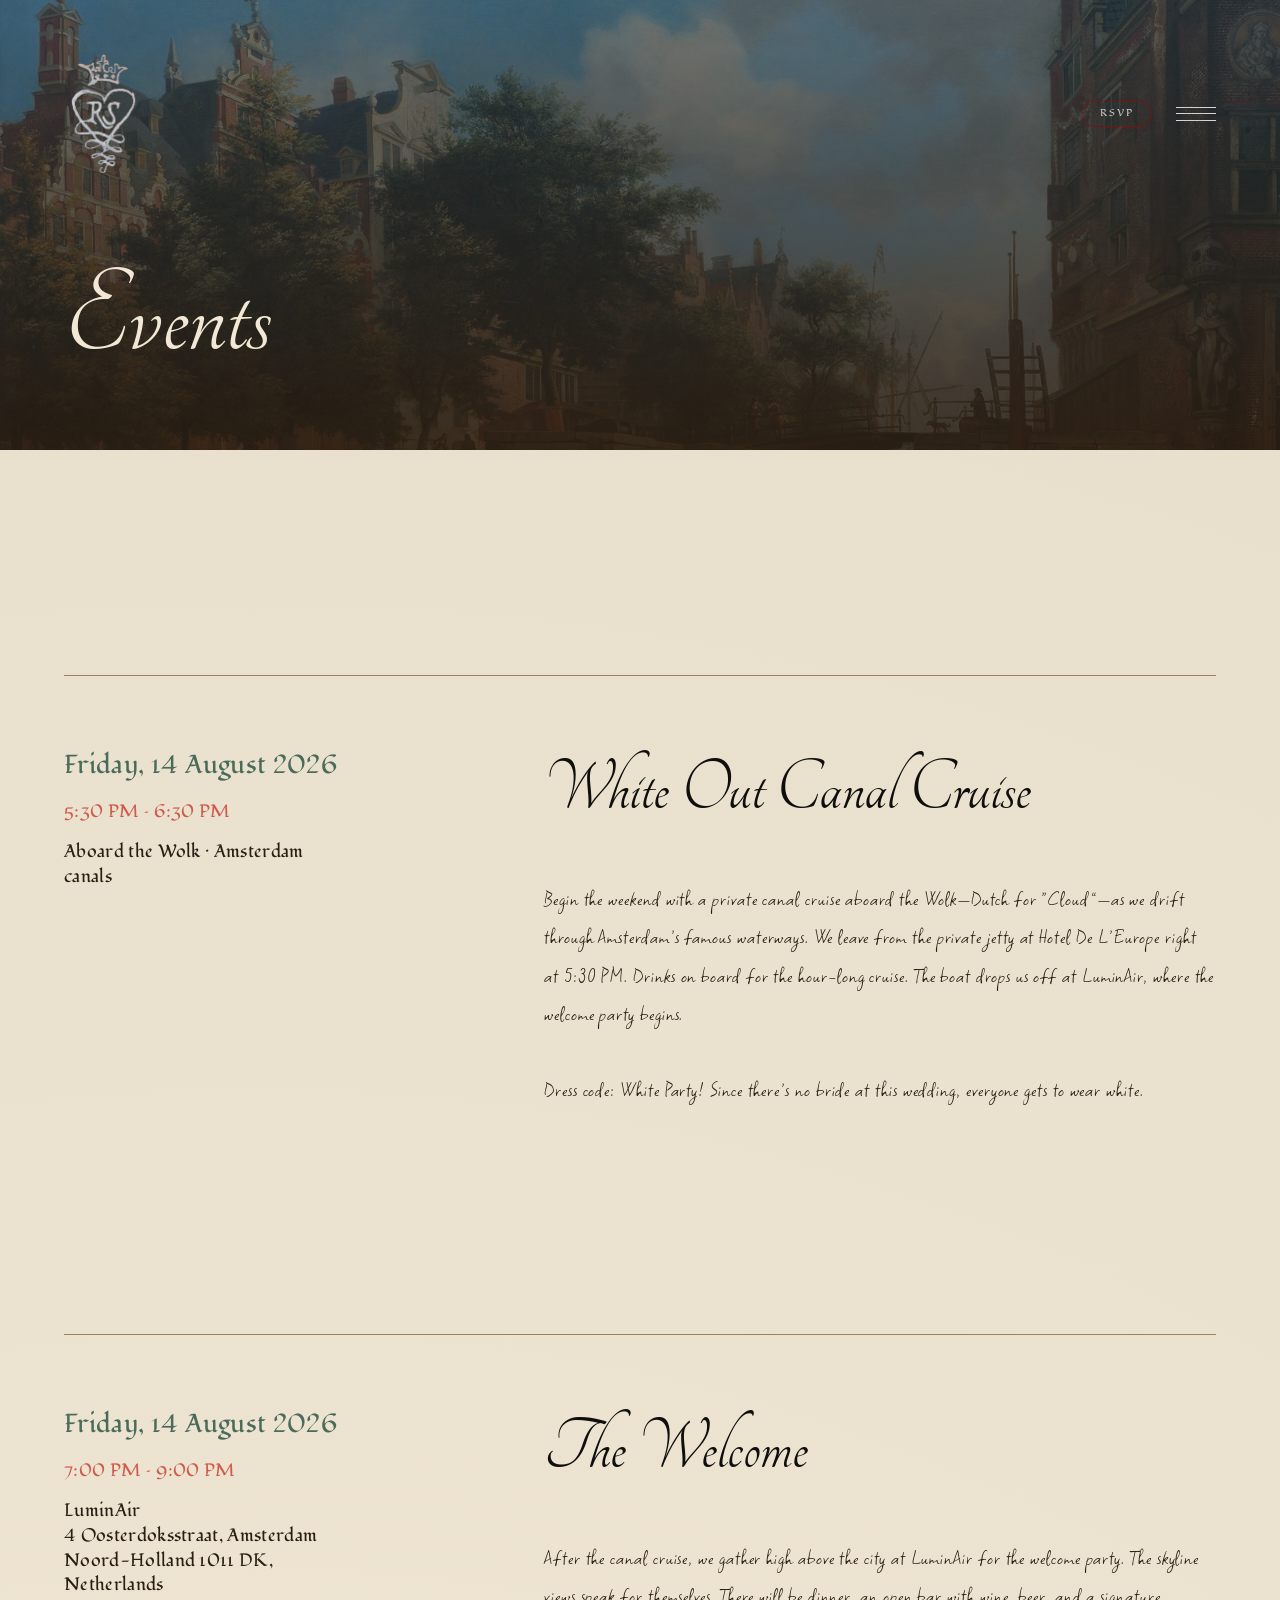
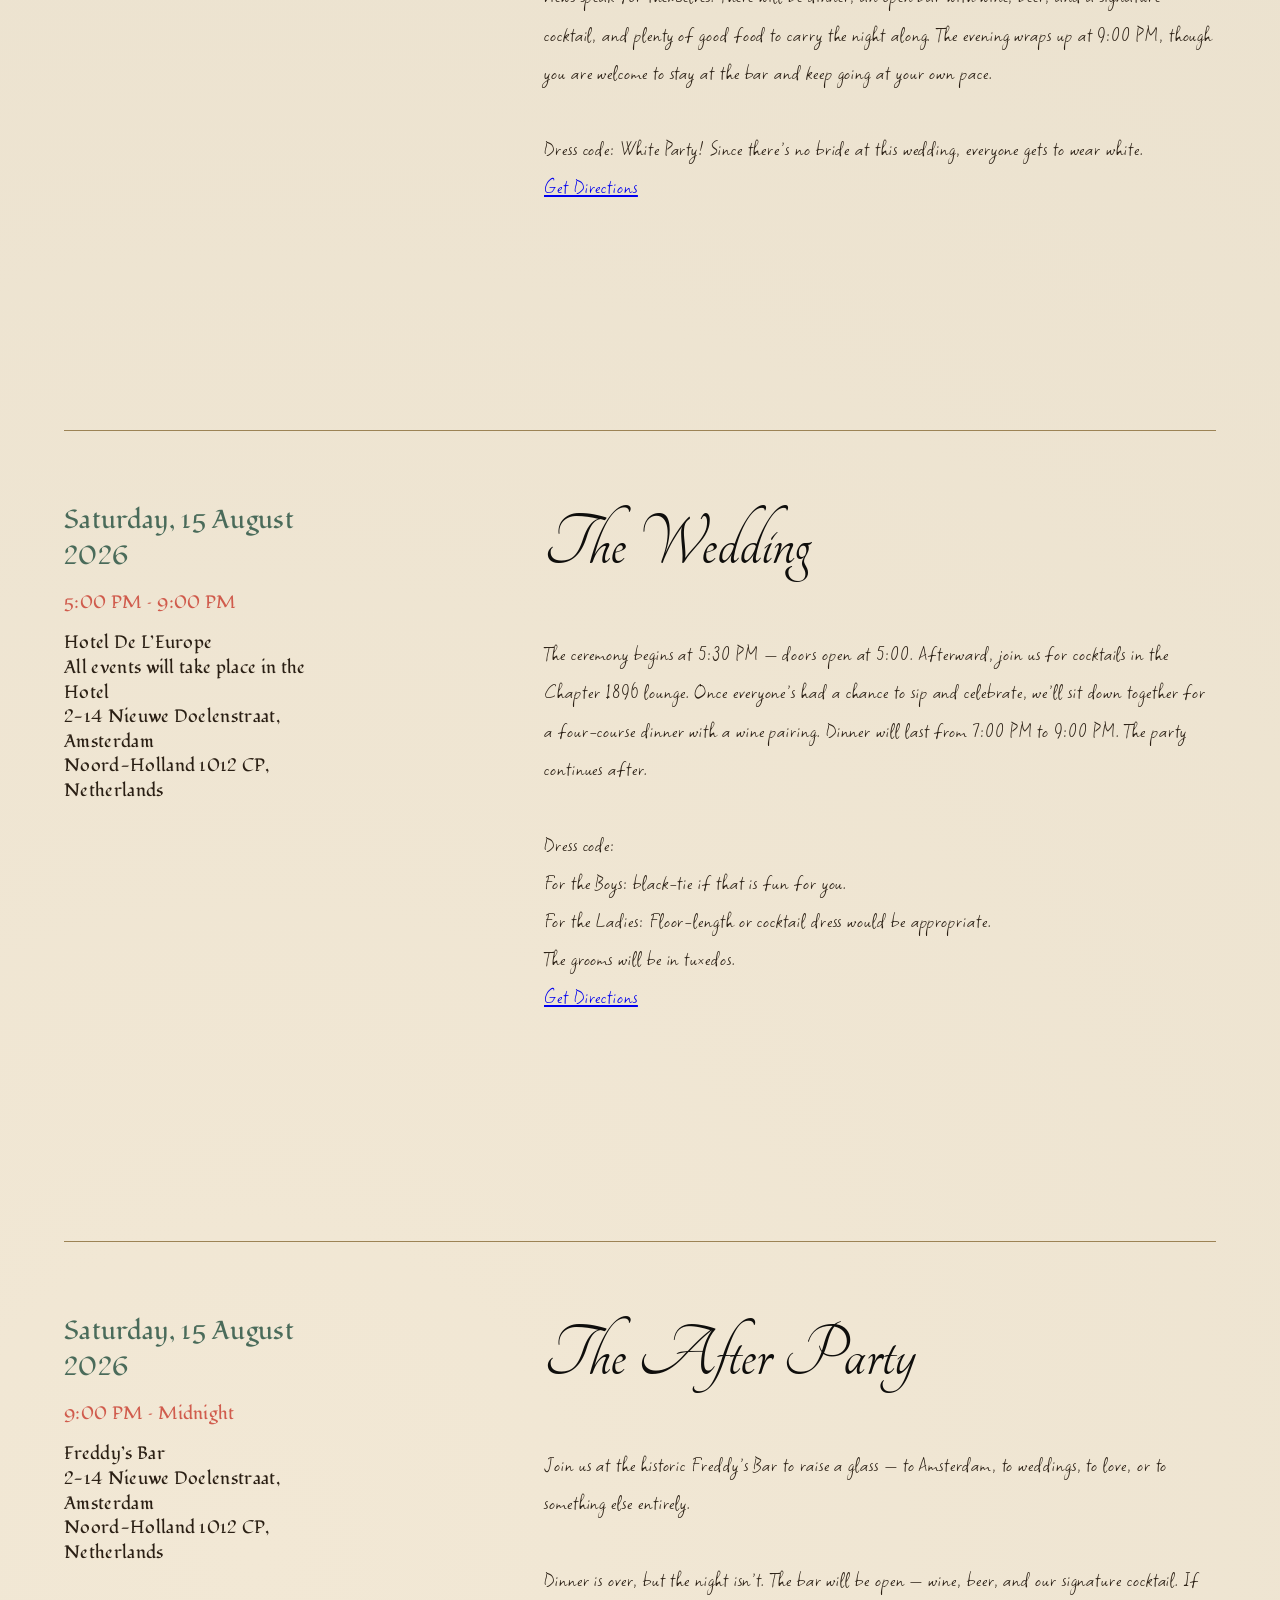
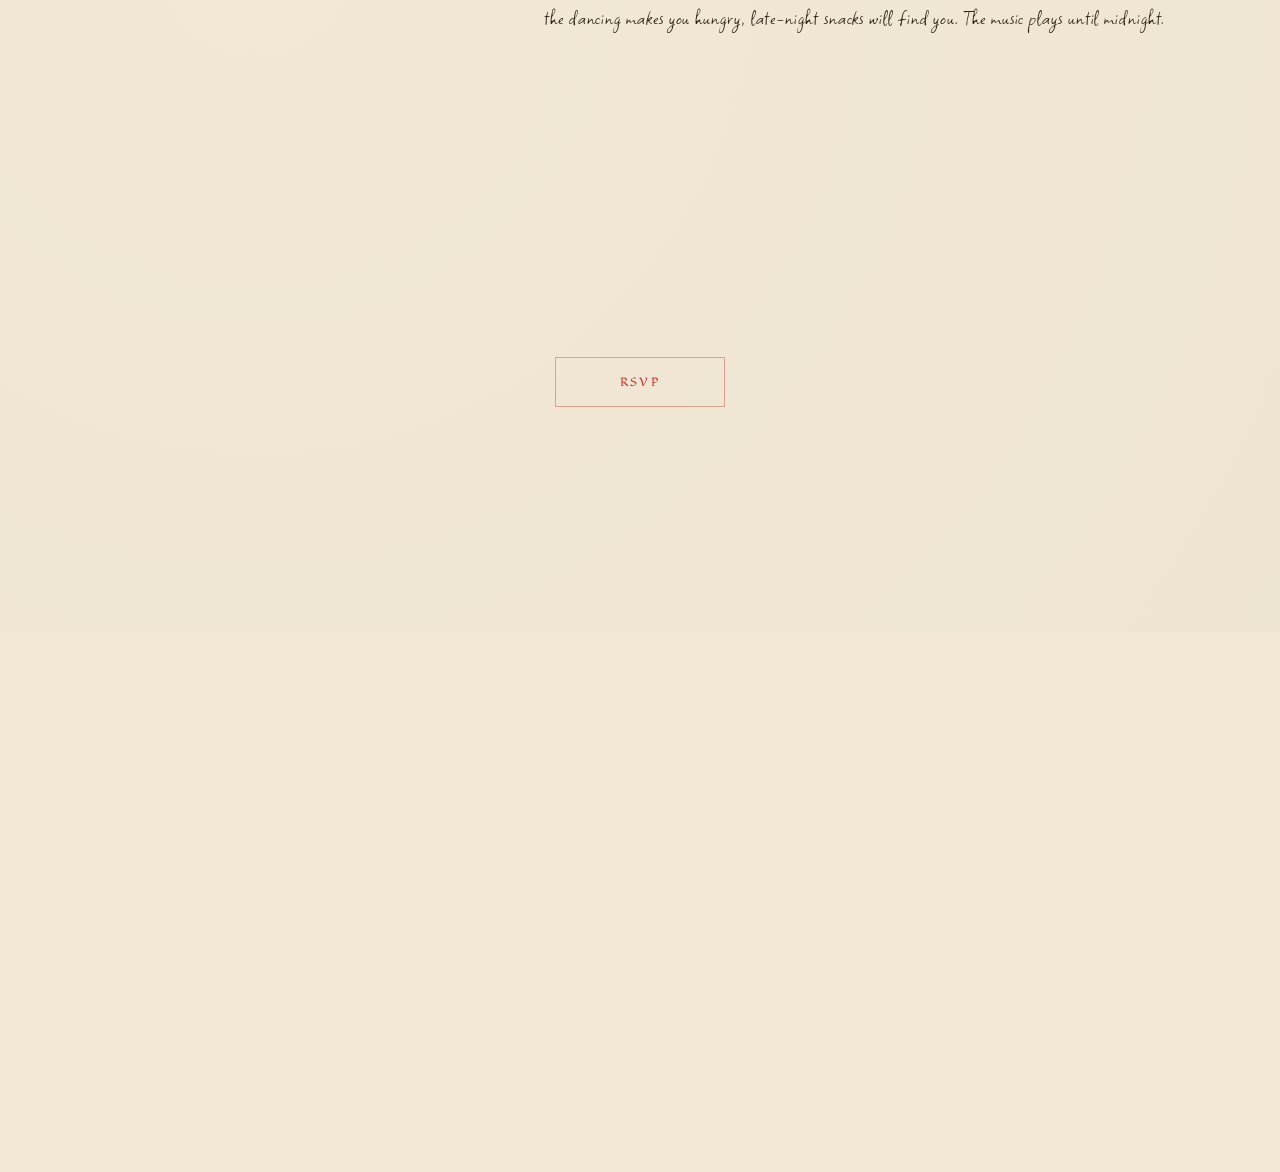
==== commit ddfd8c7e: "Align copywriting to a consistent brand voice throughout Fix 9 voice breaks across the site where co" ====
--- a/events/index.html
+++ b/events/index.html
@@ -68,7 +68,7 @@
                 </div>
                 <div class="event-details">
                     <h3 class="statement-font">White Out Canal Cruise</h3>
-                    <p class="body-font">Begin the weekend with a private canal cruise aboard the Wolk&mdash;Dutch for &ldquo;Cloud&rdquo;&mdash;as we drift through Amsterdam&rsquo;s famous waterways. We leave from the private jetty at Hotel De L&rsquo;Europe right at 5:30 PM. Drinks will be served on board during the hour-long cruise. The boat will drop us off at LuminAir, where the welcome party begins.<br><br>Dress code: White Party! Since there&rsquo;s no bride at this wedding, everyone gets to wear white.</p>
+                    <p class="body-font">Begin the weekend with a private canal cruise aboard the Wolk&mdash;Dutch for &ldquo;Cloud&rdquo;&mdash;as we drift through Amsterdam&rsquo;s famous waterways. We leave from the private jetty at Hotel De L&rsquo;Europe right at 5:30 PM. Drinks on board for the hour-long cruise. The boat drops us off at LuminAir, where the welcome party begins.<br><br>Dress code: White Party! Since there&rsquo;s no bride at this wedding, everyone gets to wear white.</p>
                 </div>
             </div>
 
@@ -93,7 +93,7 @@
                 </div>
                 <div class="event-details">
                     <h3 class="statement-font">The Wedding</h3>
-                    <p class="body-font">Join us for the formal wedding ceremony. Doors open at 5:00 PM, ceremony will begin at 5:30 PM. Afterward, toast the newlyweds at cocktail hour in the Chapter 1896 lounge. Once everyone&rsquo;s had a chance to sip and celebrate, we&rsquo;ll sit down together for a four-course dinner with a wine pairing. Dinner will last from 7:00 PM to 9:00 PM. The party continues after.<br><br>Dress code:<br>For the Boys: black-tie if that is fun for you.<br>For the Ladies: Floor-length or cocktail dress would be appropriate.<br>The grooms will be in tuxedos.</p>
+                    <p class="body-font">The ceremony begins at 5:30 PM &mdash; doors open at 5:00. Afterward, join us for cocktails in the Chapter 1896 lounge. Once everyone&rsquo;s had a chance to sip and celebrate, we&rsquo;ll sit down together for a four-course dinner with a wine pairing. Dinner will last from 7:00 PM to 9:00 PM. The party continues after.<br><br>Dress code:<br>For the Boys: black-tie if that is fun for you.<br>For the Ladies: Floor-length or cocktail dress would be appropriate.<br>The grooms will be in tuxedos.</p>
                     <a class="body-font" href="https://maps.google.com/?q=2-14+Nieuwe+Doelenstraat,+Amsterdam,+Netherlands" target="_blank" rel="noopener noreferrer">Get Directions</a>
                 </div>
             </div>
@@ -106,7 +106,7 @@
                 </div>
                 <div class="event-details">
                     <h3 class="statement-font">The After Party</h3>
-                    <p class="body-font">Join us at the historic Freddy&rsquo;s Bar to raise a glass &mdash; to Amsterdam, to weddings, to love, or to something else entirely.<br><br>Dinner may be over, but the celebration is just getting started! Join us at Freddy&rsquo;s for the reception as we keep the evening going with great music, great company, and plenty of good cheer. The bar will be open with wine, beer, and our signature cocktail, so grab a drink and raise a glass with us. If the dancing makes you hungry again, late-night snacks will make an appearance to keep everyone happily fueled. Come mingle, relax, and celebrate with us as the music plays into the night!</p>
+                    <p class="body-font">Join us at the historic Freddy&rsquo;s Bar to raise a glass &mdash; to Amsterdam, to weddings, to love, or to something else entirely.<br><br>Dinner is over, but the night isn&rsquo;t. The bar will be open &mdash; wine, beer, and our signature cocktail. If the dancing makes you hungry, late-night snacks will find you. The music plays until midnight.</p>
                 </div>
             </div>
 
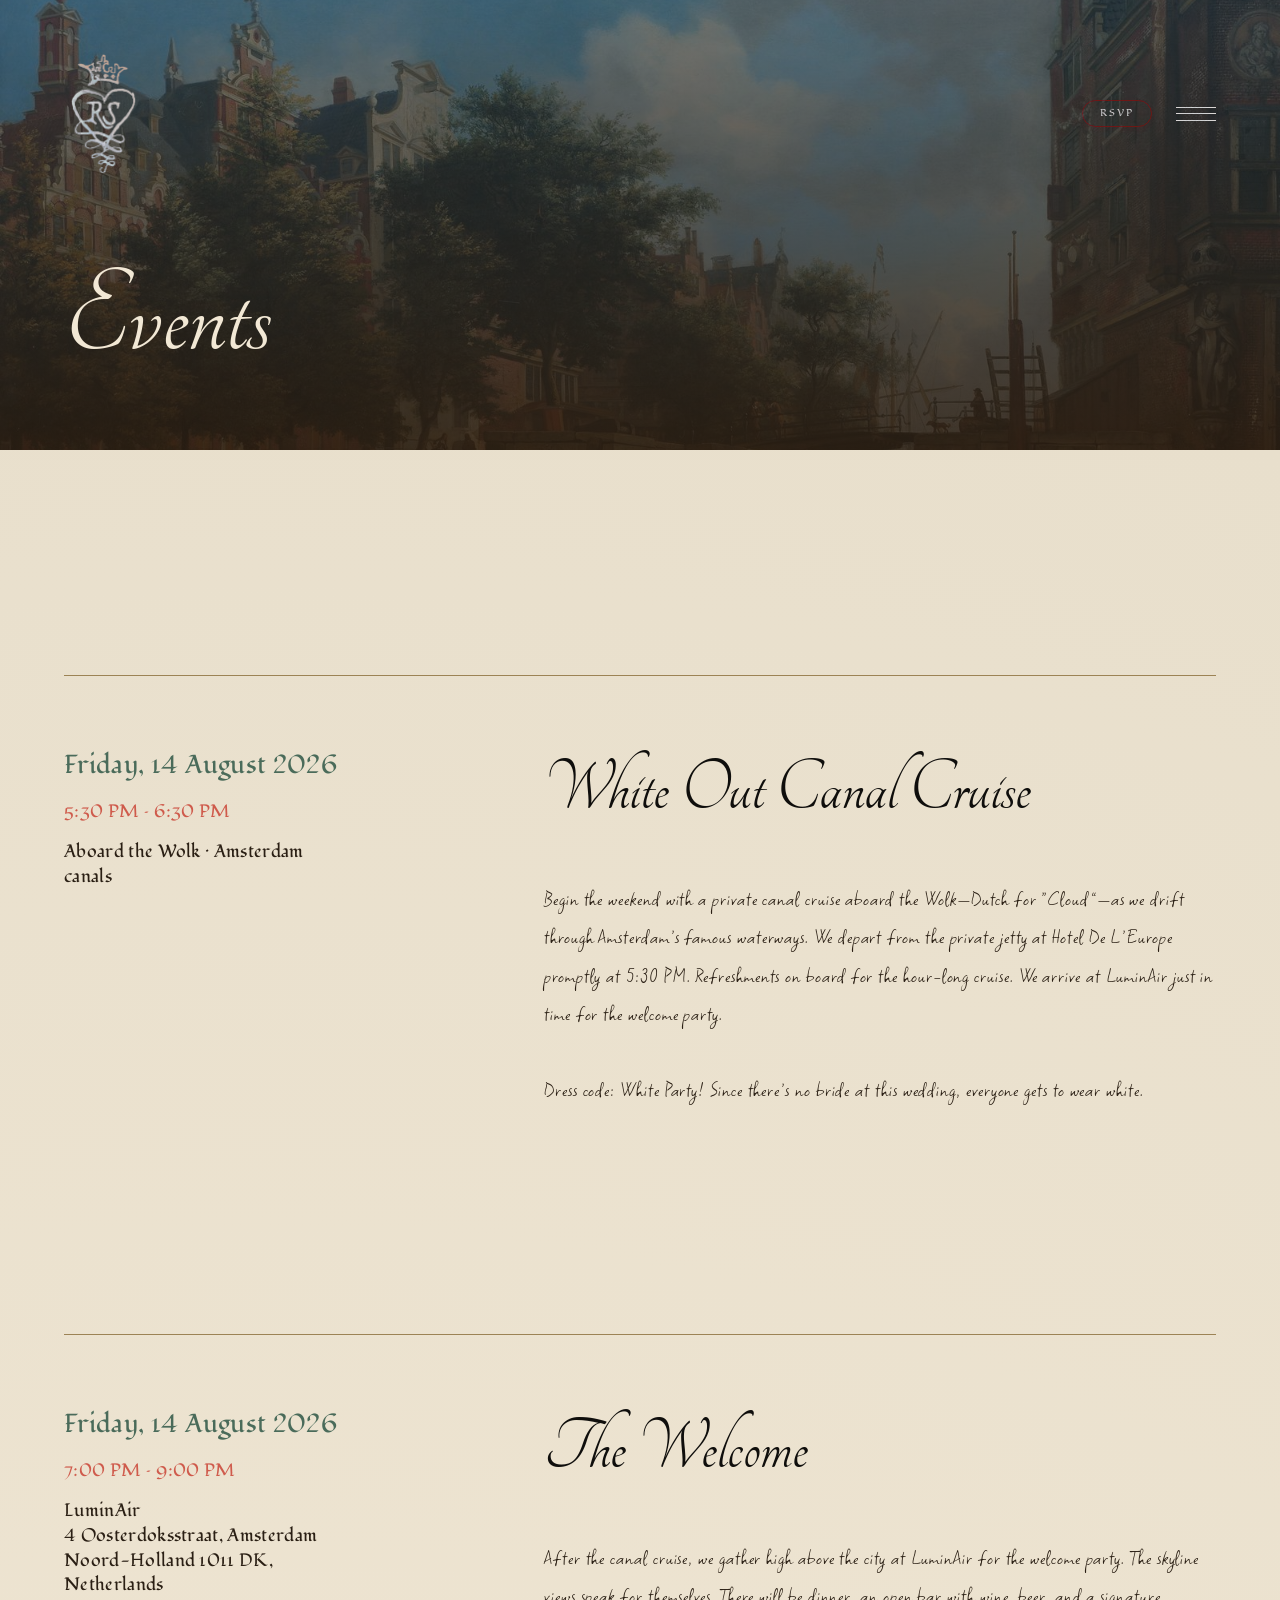
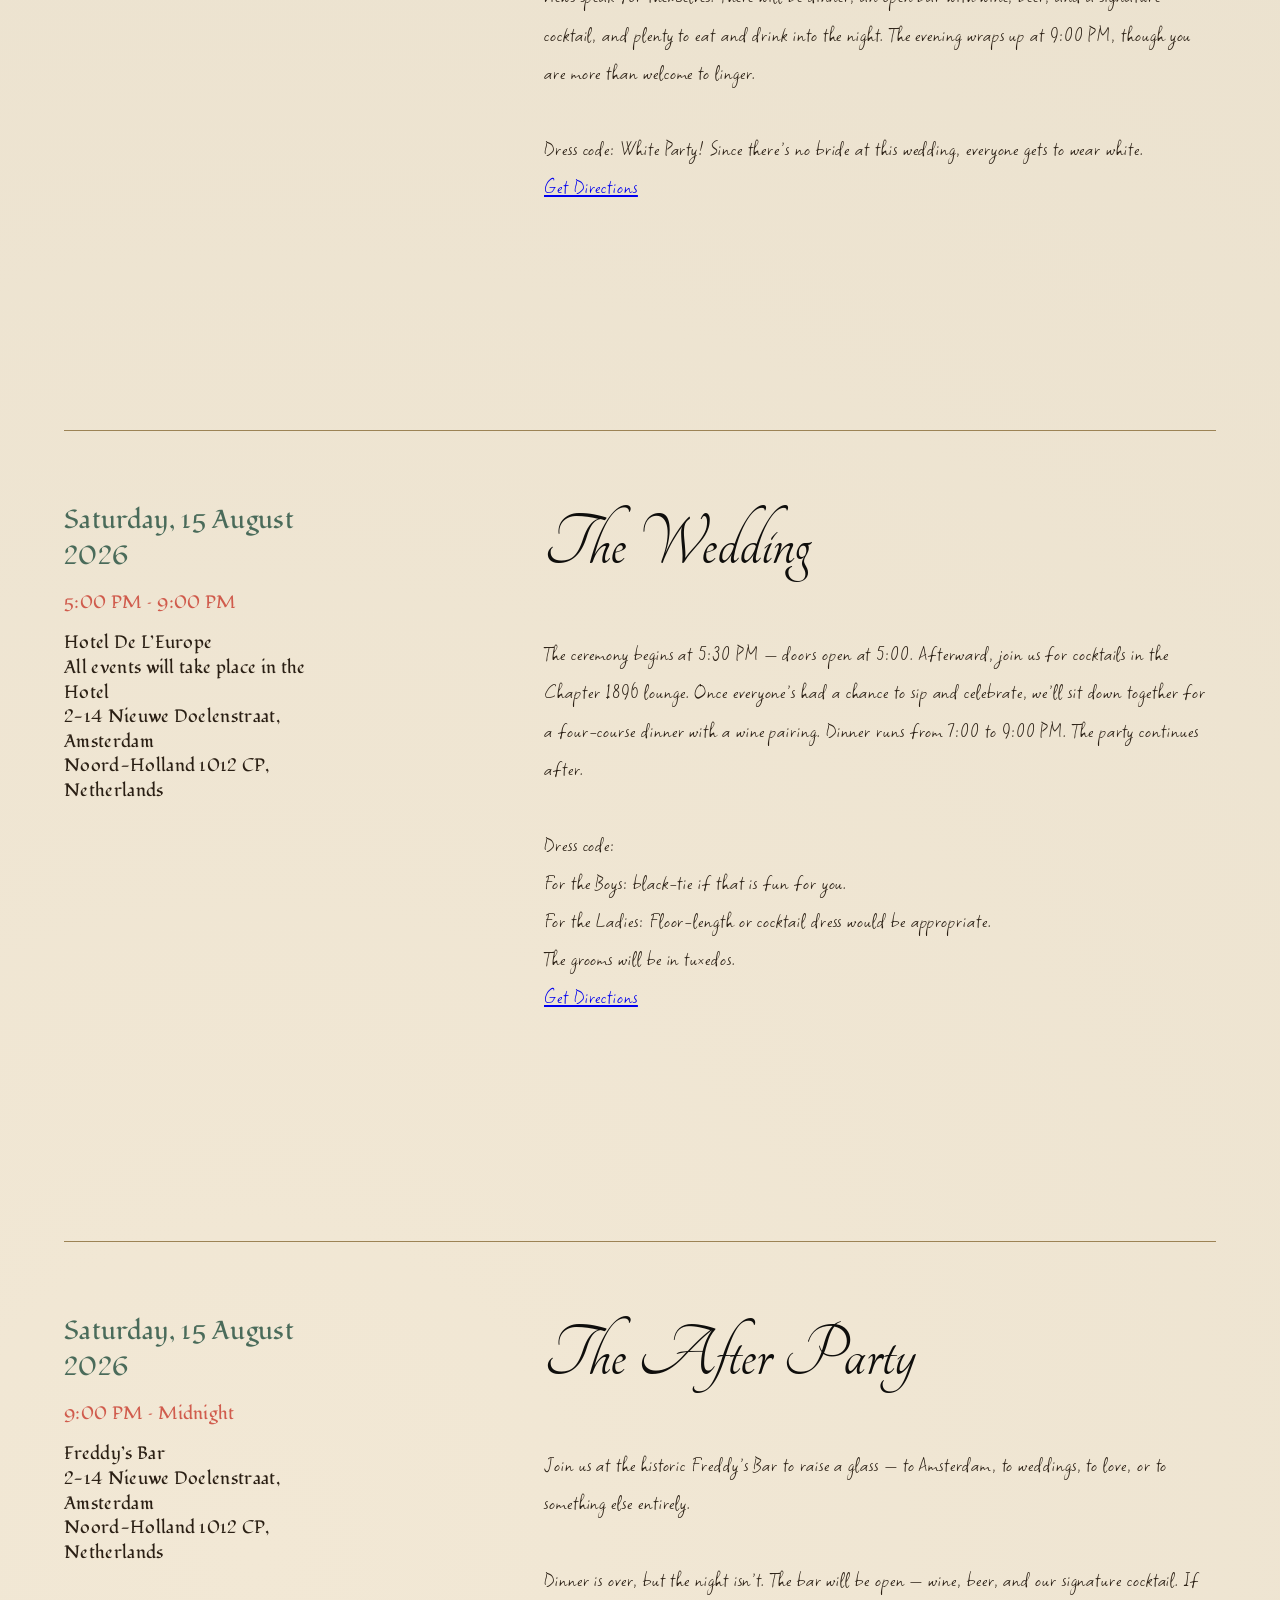
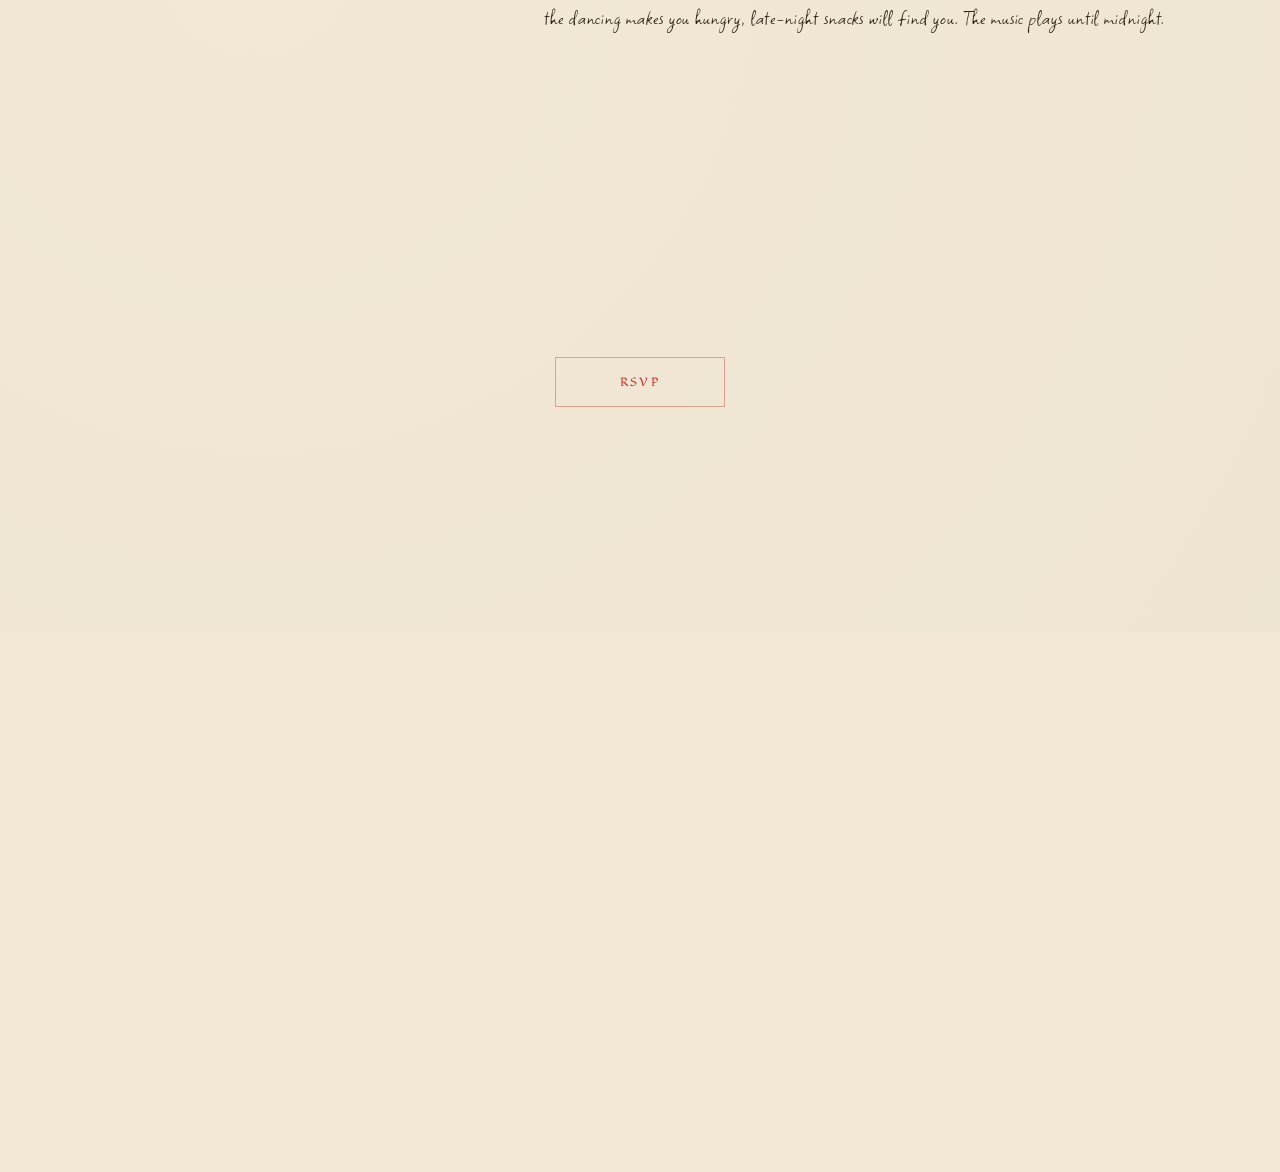
==== commit c96a035f: "Elevate vocabulary to match luxury travel / black-tie register Restore elevated diction that fits th" ====
--- a/events/index.html
+++ b/events/index.html
@@ -68,7 +68,7 @@
                 </div>
                 <div class="event-details">
                     <h3 class="statement-font">White Out Canal Cruise</h3>
-                    <p class="body-font">Begin the weekend with a private canal cruise aboard the Wolk&mdash;Dutch for &ldquo;Cloud&rdquo;&mdash;as we drift through Amsterdam&rsquo;s famous waterways. We leave from the private jetty at Hotel De L&rsquo;Europe right at 5:30 PM. Drinks on board for the hour-long cruise. The boat drops us off at LuminAir, where the welcome party begins.<br><br>Dress code: White Party! Since there&rsquo;s no bride at this wedding, everyone gets to wear white.</p>
+                    <p class="body-font">Begin the weekend with a private canal cruise aboard the Wolk&mdash;Dutch for &ldquo;Cloud&rdquo;&mdash;as we drift through Amsterdam&rsquo;s famous waterways. We depart from the private jetty at Hotel De L&rsquo;Europe promptly at 5:30 PM. Refreshments on board for the hour-long cruise. We arrive at LuminAir just in time for the welcome party.<br><br>Dress code: White Party! Since there&rsquo;s no bride at this wedding, everyone gets to wear white.</p>
                 </div>
             </div>
 
@@ -80,7 +80,7 @@
                 </div>
                 <div class="event-details">
                     <h3 class="statement-font">The Welcome</h3>
-                    <p class="body-font">After the canal cruise, we gather high above the city at LuminAir for the welcome party. The skyline views speak for themselves. There will be dinner, an open bar with wine, beer, and a signature cocktail, and plenty of good food to carry the night along. The evening wraps up at 9:00 PM, though you are welcome to stay at the bar and keep going at your own pace.<br><br>Dress code: White Party! Since there&rsquo;s no bride at this wedding, everyone gets to wear white.</p>
+                    <p class="body-font">After the canal cruise, we gather high above the city at LuminAir for the welcome party. The skyline views speak for themselves. There will be dinner, an open bar with wine, beer, and a signature cocktail, and plenty to eat and drink into the night. The evening wraps up at 9:00 PM, though you are more than welcome to linger.<br><br>Dress code: White Party! Since there&rsquo;s no bride at this wedding, everyone gets to wear white.</p>
                     <a class="body-font" href="https://maps.google.com/?q=4+Oosterdoksstraat,+Amsterdam,+Netherlands" target="_blank" rel="noopener noreferrer">Get Directions</a>
                 </div>
             </div>
@@ -93,7 +93,7 @@
                 </div>
                 <div class="event-details">
                     <h3 class="statement-font">The Wedding</h3>
-                    <p class="body-font">The ceremony begins at 5:30 PM &mdash; doors open at 5:00. Afterward, join us for cocktails in the Chapter 1896 lounge. Once everyone&rsquo;s had a chance to sip and celebrate, we&rsquo;ll sit down together for a four-course dinner with a wine pairing. Dinner will last from 7:00 PM to 9:00 PM. The party continues after.<br><br>Dress code:<br>For the Boys: black-tie if that is fun for you.<br>For the Ladies: Floor-length or cocktail dress would be appropriate.<br>The grooms will be in tuxedos.</p>
+                    <p class="body-font">The ceremony begins at 5:30 PM &mdash; doors open at 5:00. Afterward, join us for cocktails in the Chapter 1896 lounge. Once everyone&rsquo;s had a chance to sip and celebrate, we&rsquo;ll sit down together for a four-course dinner with a wine pairing. Dinner runs from 7:00 to 9:00 PM. The party continues after.<br><br>Dress code:<br>For the Boys: black-tie if that is fun for you.<br>For the Ladies: Floor-length or cocktail dress would be appropriate.<br>The grooms will be in tuxedos.</p>
                     <a class="body-font" href="https://maps.google.com/?q=2-14+Nieuwe+Doelenstraat,+Amsterdam,+Netherlands" target="_blank" rel="noopener noreferrer">Get Directions</a>
                 </div>
             </div>
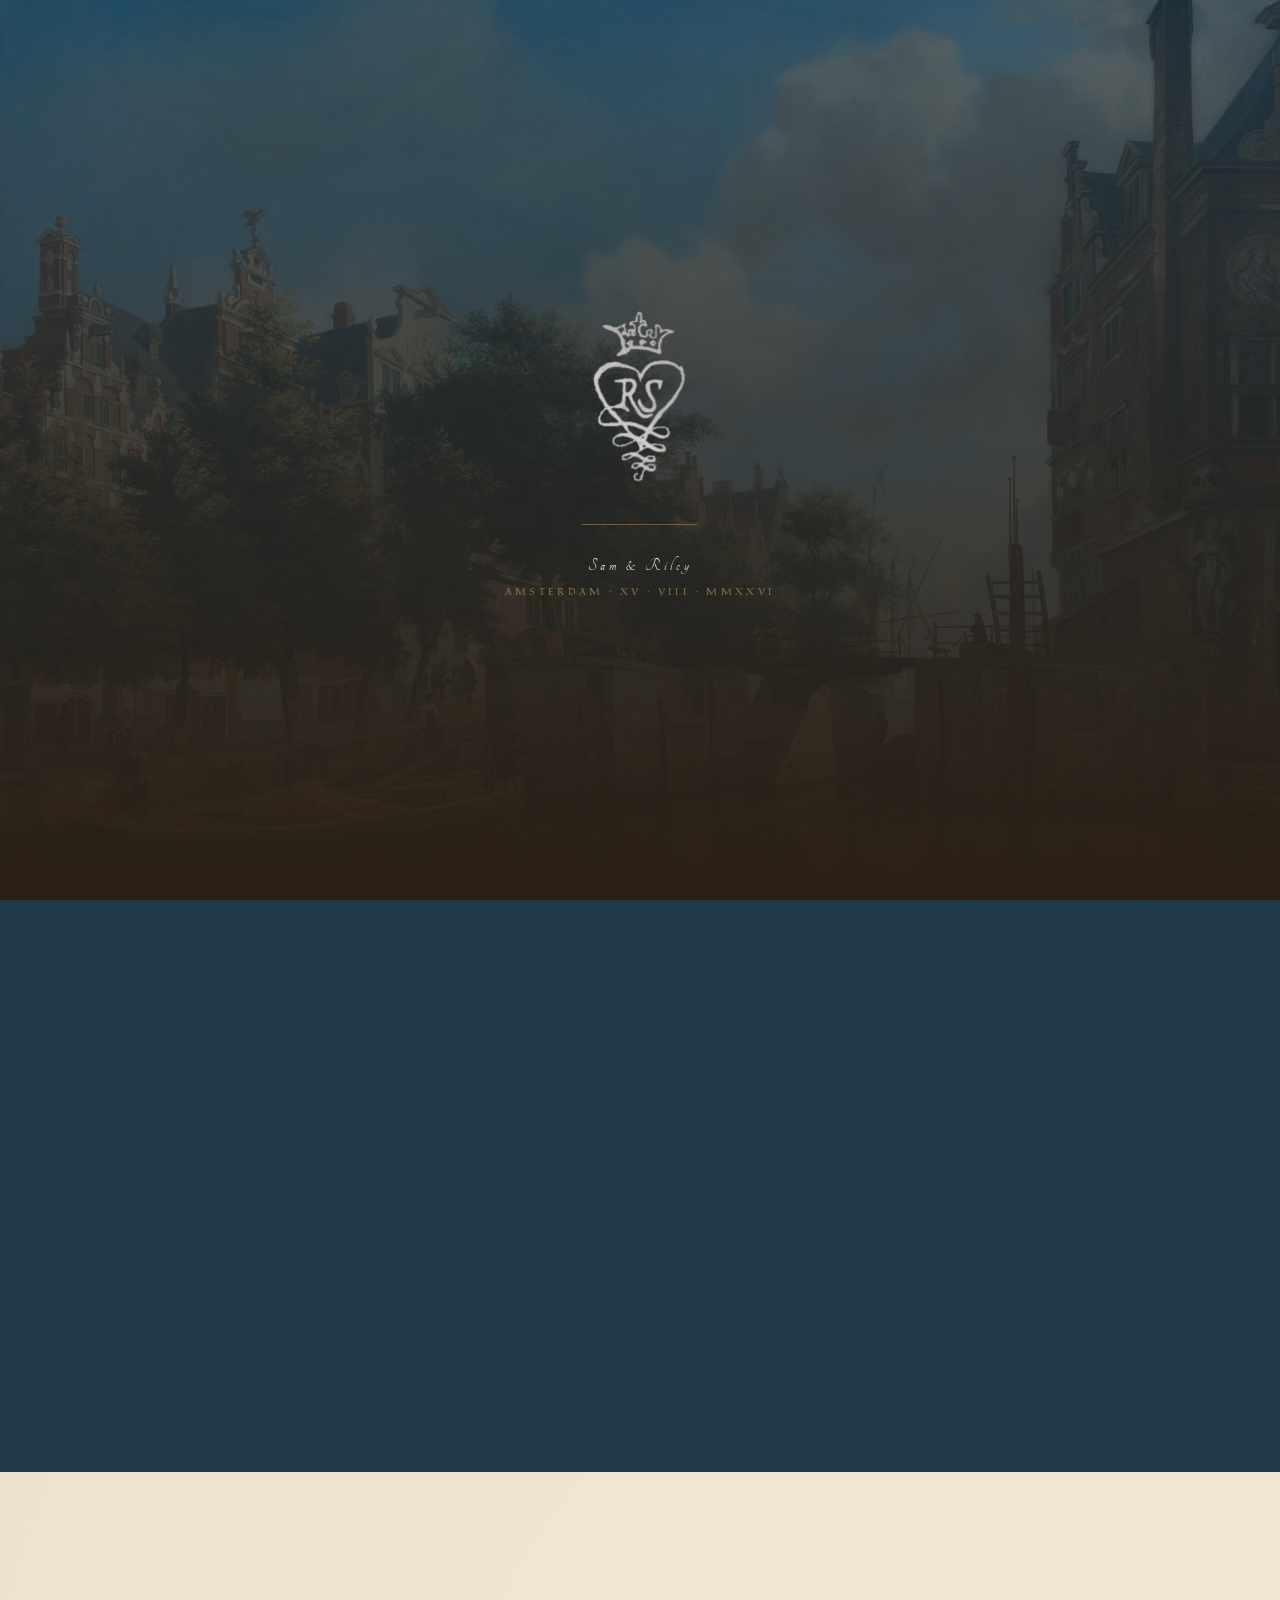
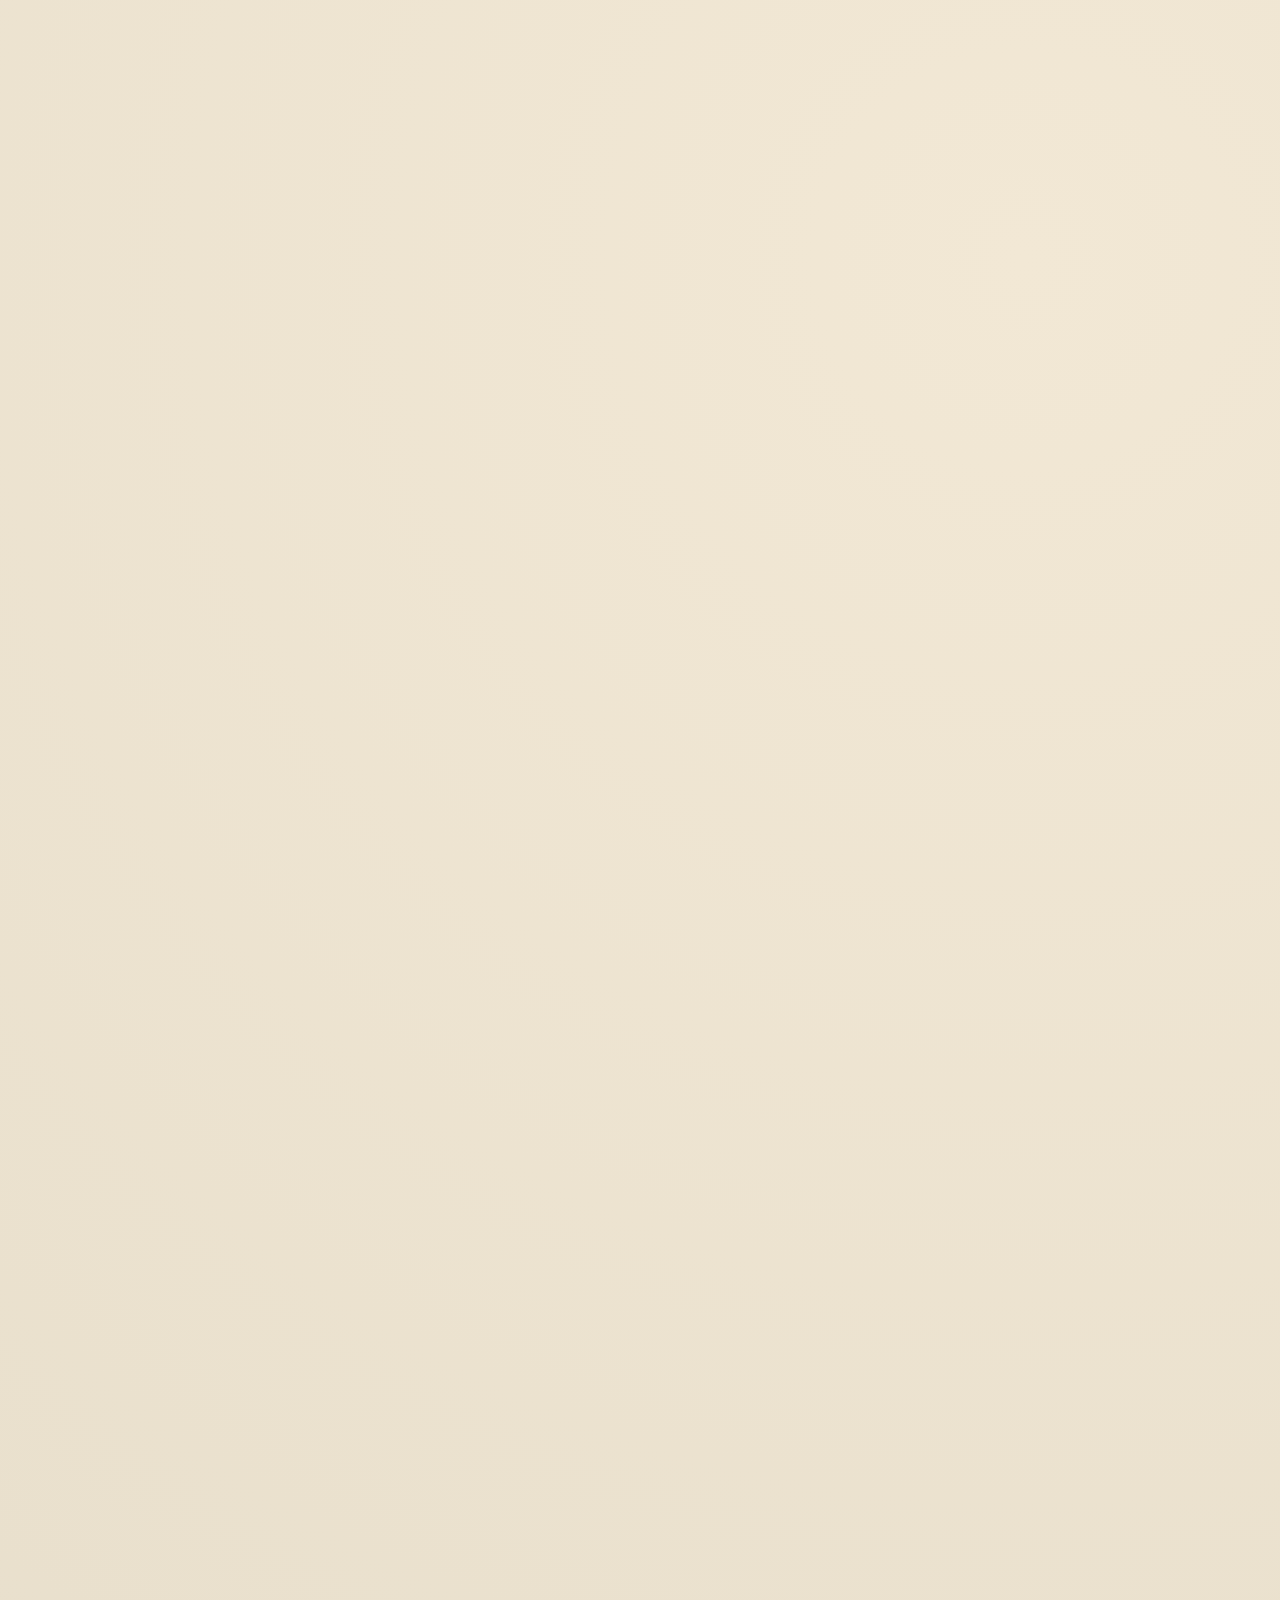
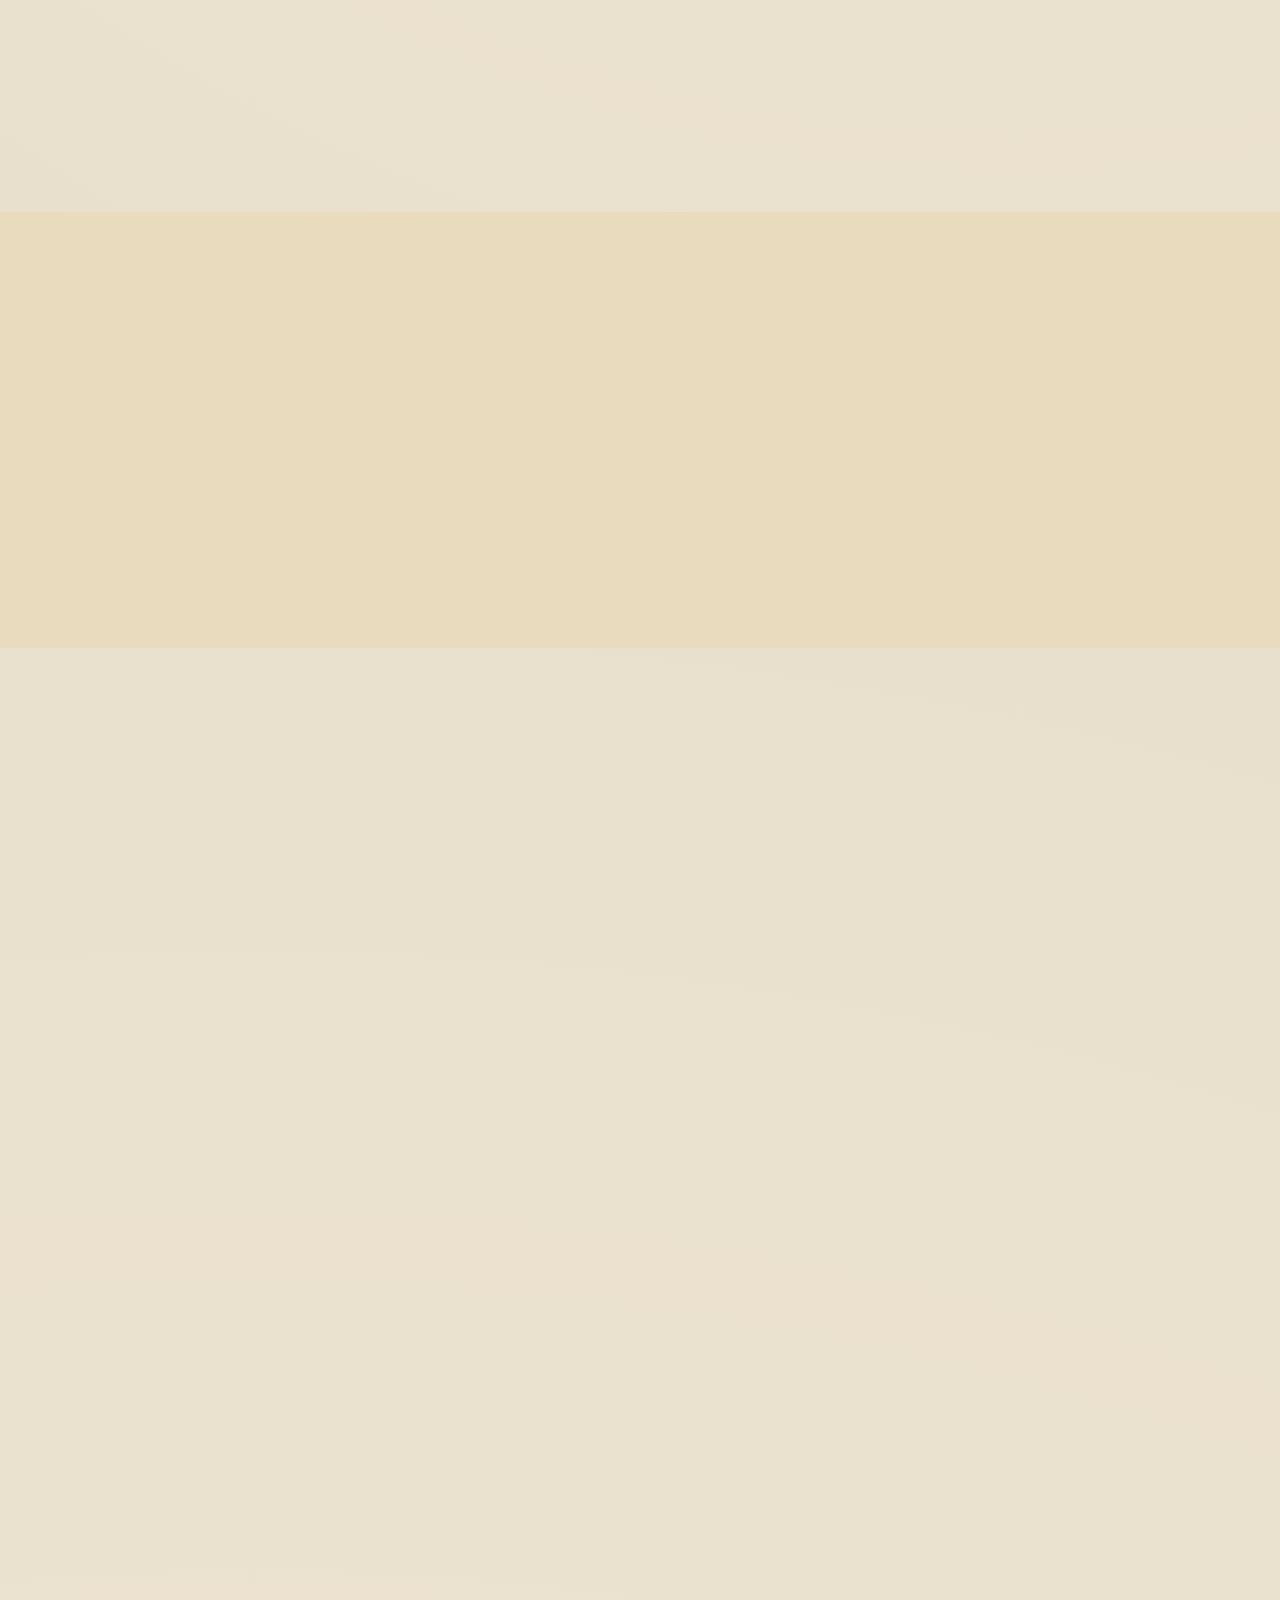
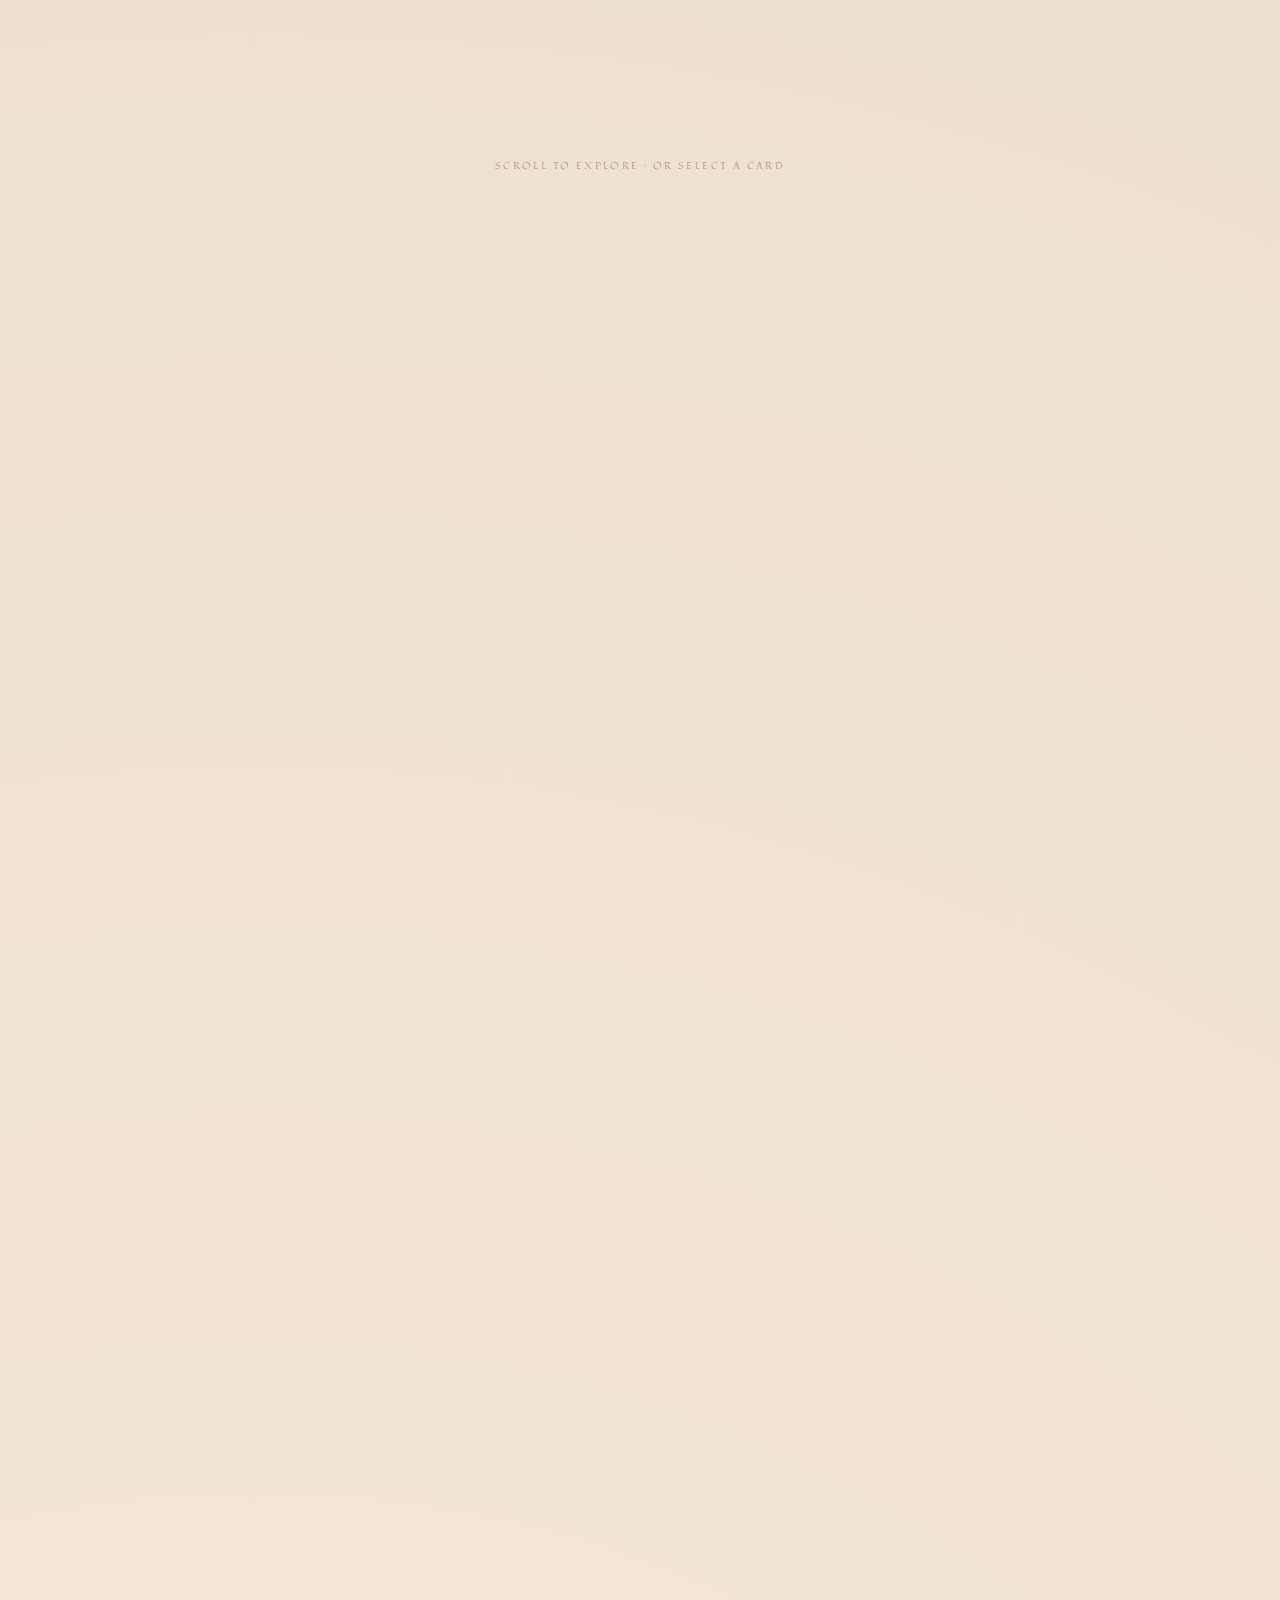
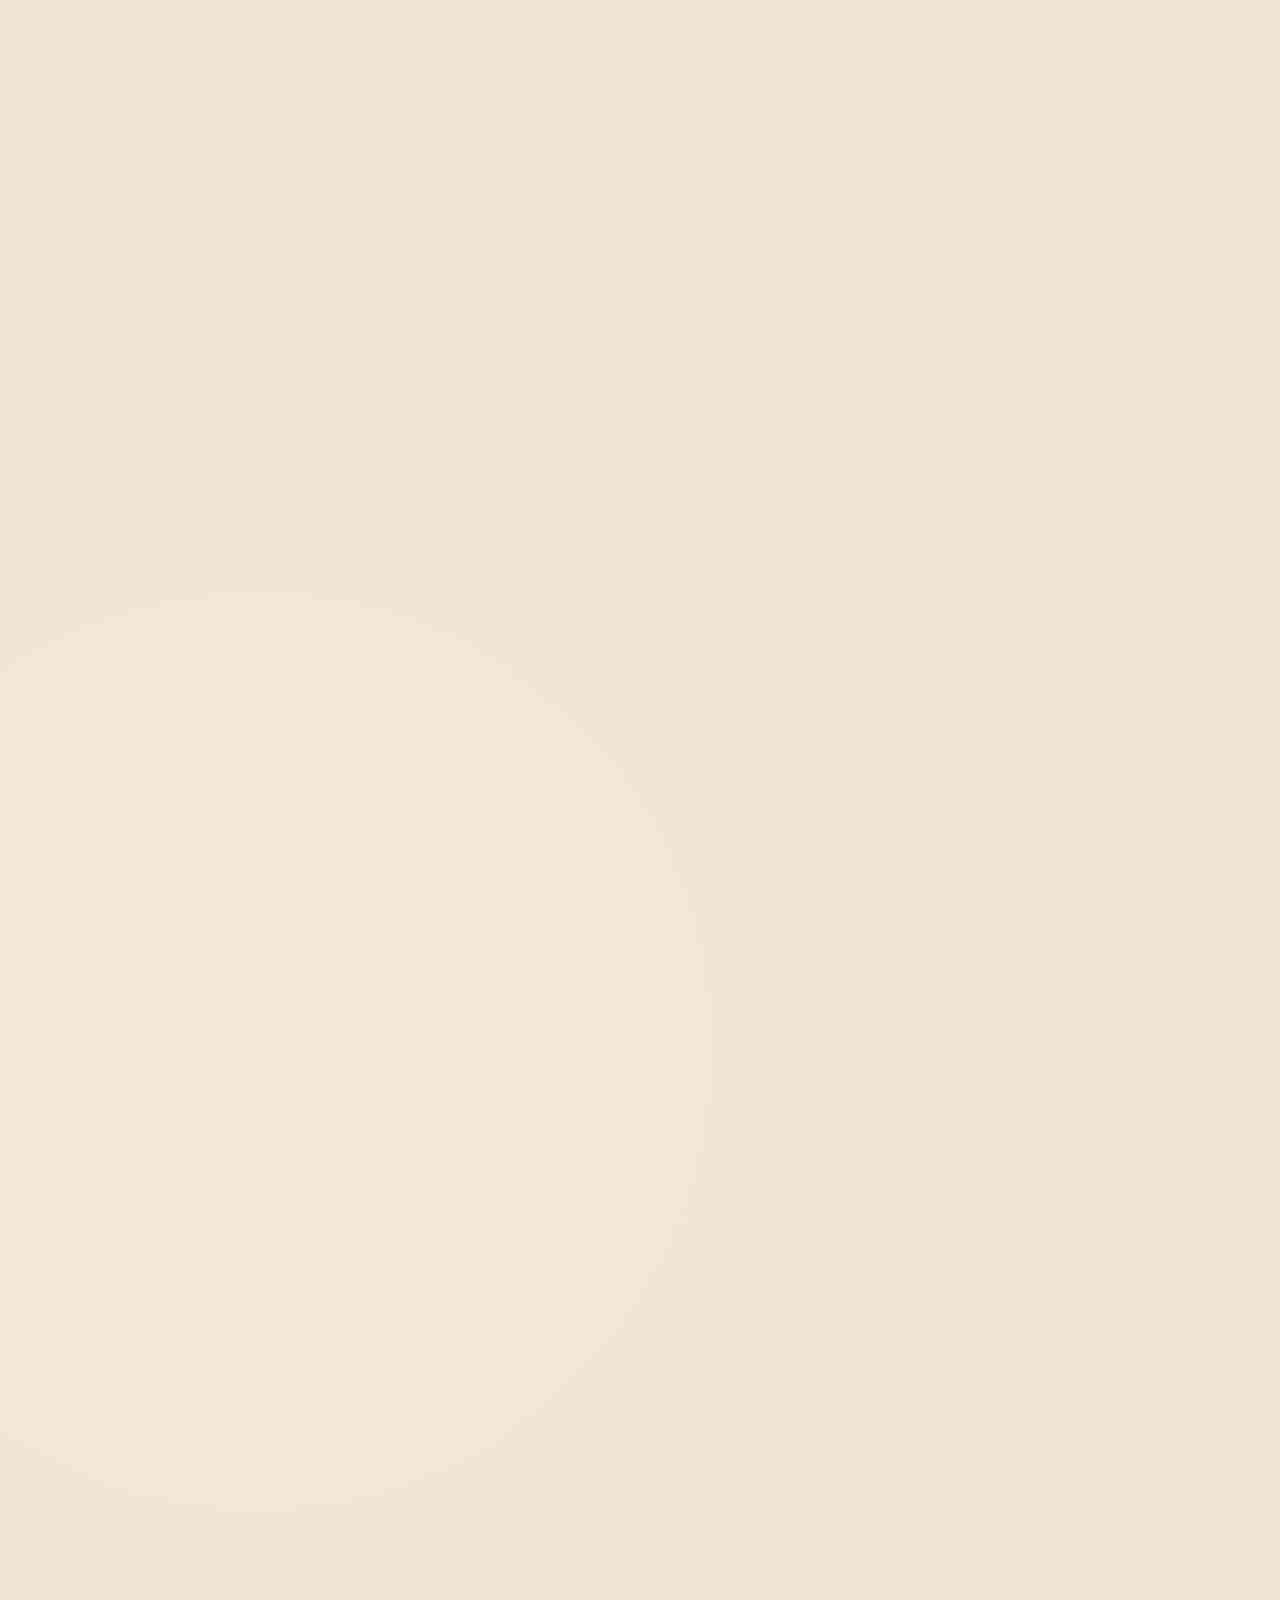
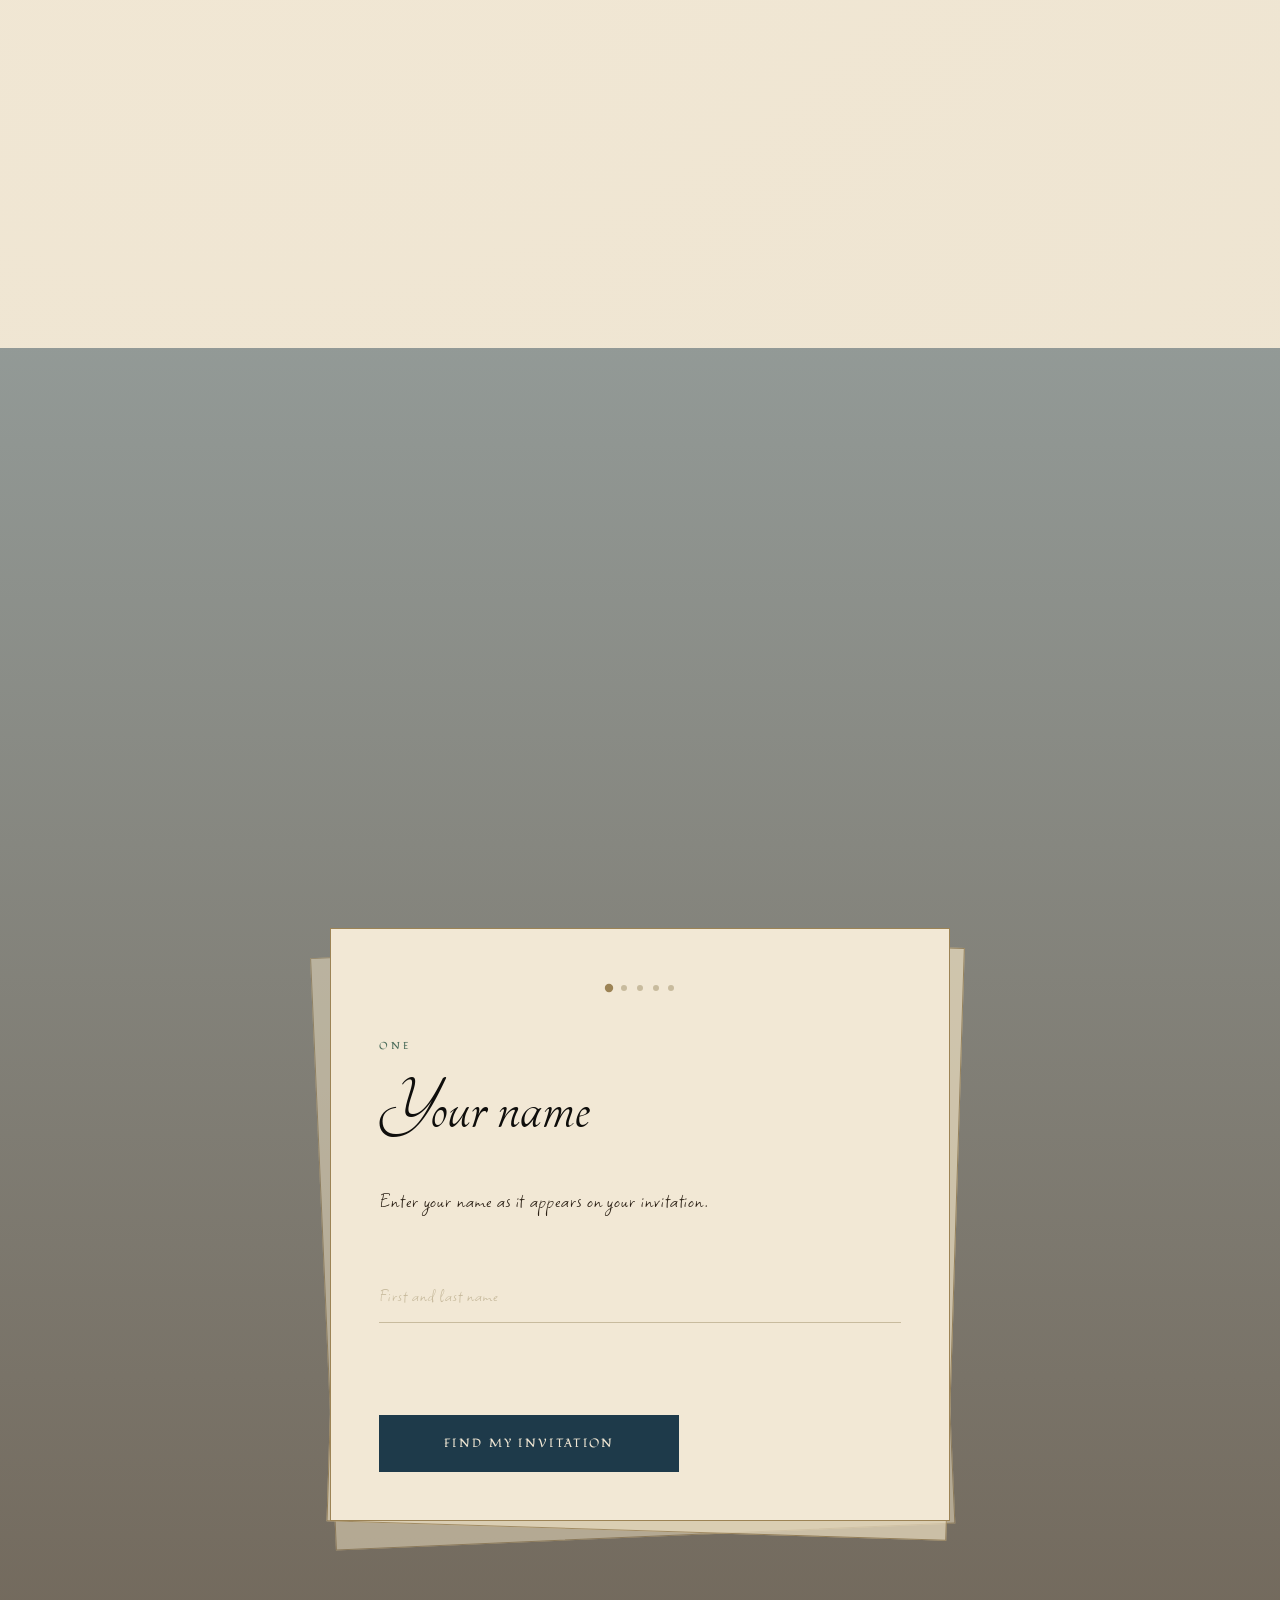
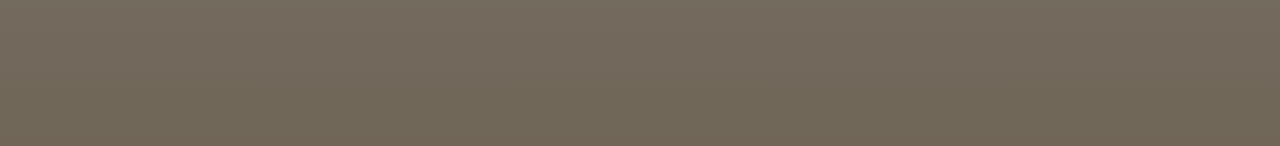
==== commit 7739367b: "Reduce site to three pages: Home, Travel & FAQ, RSVP Update all hamburger menus to reflect the three" ====
--- a/events/index.html
+++ b/events/index.html
@@ -2,128 +2,11 @@
 <html lang="en">
 <head>
     <meta charset="UTF-8">
-    <meta name="viewport" content="width=device-width, initial-scale=1.0">
-    <title>Events — Gibson &amp; Messer</title>
-    <meta property="og:title" content="The Weekend — Gibson & Messer">
-    <meta property="og:description" content="Wedding events and schedule for the Gibson–Messer wedding, Amsterdam 2026.">
-    <meta property="og:type" content="website">
-    <meta property="og:url" content="https://rileyandsam.com/events/">
-    <meta property="og:image" content="https://rileyandsam.com/assets/og-image.png">
-    <meta property="og:image:width" content="1200">
-    <meta property="og:image:height" content="630">
-    <meta name="twitter:card" content="summary_large_image">
-    <meta name="twitter:title" content="The Weekend — Gibson & Messer">
-    <meta name="twitter:description" content="Wedding events and schedule for the Gibson–Messer wedding, Amsterdam 2026.">
-    <link rel="icon" href="/assets/favicon.ico" sizes="any">
-    <link rel="apple-touch-icon" href="/assets/apple-touch-icon.png">
-    <link rel="preconnect" href="https://fonts.googleapis.com">
-    <link rel="preconnect" href="https://fonts.gstatic.com" crossorigin>
-    <link href="https://fonts.googleapis.com/css2?family=Fondamento&family=Square+Peg&family=Tangerine:wght@400;700&display=swap" rel="stylesheet">
-    <link rel="stylesheet" href="../style.css">
+    <meta http-equiv="refresh" content="0; url=/#events">
+    <link rel="canonical" href="https://rileyandsam.com/#events">
+    <title>The Weekend — Gibson &amp; Messer</title>
 </head>
 <body>
-
-    <a class="skip-link" href="#main">Skip to content</a>
-
-    <div class="texture-overlay"></div>
-
-    <div class="menu-overlay" id="menu-overlay">
-        <div class="menu-grid">
-            <div class="menu-col">
-                <a href="/"            class="statement-font menu-link menu-close-trigger">Home</a>
-                <a href="/our-story/"  class="statement-font menu-link menu-close-trigger">Our story</a>
-                <a href="/events/"     class="statement-font menu-link menu-close-trigger active">The Weekend</a>
-                <a href="/faq/"        class="statement-font menu-link menu-close-trigger">Travel &amp; FAQ</a>
-            </div>
-            <div class="menu-col">
-                <a href="/rsvp/"  class="subheader-font menu-sublink menu-close-trigger">Rsvp</a>
-            </div>
-        </div>
-    </div>
-
-    <nav>
-        <a href="/" class="nav-logo">
-            <img src="../assets/monogram.png" alt="Gibson &amp; Messer Monogram">
-        </a>
-        <div class="nav-right">
-            <a href="/rsvp/" class="nav-rsvp subheader-font">RSVP</a>
-            <button class="hamburger" id="menu-toggle" aria-label="Toggle menu">
-                <span></span><span></span><span></span>
-            </button>
-        </div>
-    </nav>
-
-    <main id="main">
-        <section class="page-hero">
-            <div class="page-hero-bg" style="background: linear-gradient(rgba(30,58,74,0.6), rgba(42,31,20,0.85)), url('../assets/CityScape.jpeg') center/cover no-repeat;"></div>
-            <h1 class="statement-font reveal-up">Events</h1>
-        </section>
-
-        <section class="events-container">
-            <div class="event-item reveal-up">
-                <div class="event-meta subheader-font">
-                    <div class="event-date">Friday, 14 August 2026</div>
-                    <div class="event-time">5:30 PM &ndash; 6:30 PM</div>
-                    <div class="event-location">Aboard the Wolk &middot; Amsterdam canals</div>
-                </div>
-                <div class="event-details">
-                    <h3 class="statement-font">White Out Canal Cruise</h3>
-                    <p class="body-font">Begin the weekend with a private canal cruise aboard the Wolk&mdash;Dutch for &ldquo;Cloud&rdquo;&mdash;as we drift through Amsterdam&rsquo;s famous waterways. We depart from the private jetty at Hotel De L&rsquo;Europe promptly at 5:30 PM. Refreshments on board for the hour-long cruise. We arrive at LuminAir just in time for the welcome party.<br><br>Dress code: White Party! Since there&rsquo;s no bride at this wedding, everyone gets to wear white.</p>
-                </div>
-            </div>
-
-            <div class="event-item reveal-up">
-                <div class="event-meta subheader-font">
-                    <div class="event-date">Friday, 14 August 2026</div>
-                    <div class="event-time">7:00 PM &ndash; 9:00 PM</div>
-                    <div class="event-location">LuminAir<br>4 Oosterdoksstraat, Amsterdam<br>Noord-Holland 1011 DK, Netherlands</div>
-                </div>
-                <div class="event-details">
-                    <h3 class="statement-font">The Welcome</h3>
-                    <p class="body-font">After the canal cruise, we gather high above the city at LuminAir for the welcome party. The skyline views speak for themselves. There will be dinner, an open bar with wine, beer, and a signature cocktail, and plenty to eat and drink into the night. The evening wraps up at 9:00 PM, though you are more than welcome to linger.<br><br>Dress code: White Party! Since there&rsquo;s no bride at this wedding, everyone gets to wear white.</p>
-                    <a class="body-font" href="https://maps.google.com/?q=4+Oosterdoksstraat,+Amsterdam,+Netherlands" target="_blank" rel="noopener noreferrer">Get Directions</a>
-                </div>
-            </div>
-
-            <div class="event-item reveal-up">
-                <div class="event-meta subheader-font">
-                    <div class="event-date">Saturday, 15 August 2026</div>
-                    <div class="event-time">5:00 PM &ndash; 9:00 PM</div>
-                    <div class="event-location">Hotel De L&rsquo;Europe<br>All events will take place in the Hotel<br>2-14 Nieuwe Doelenstraat, Amsterdam<br>Noord-Holland 1012 CP, Netherlands</div>
-                </div>
-                <div class="event-details">
-                    <h3 class="statement-font">The Wedding</h3>
-                    <p class="body-font">The ceremony begins at 5:30 PM &mdash; doors open at 5:00. Afterward, join us for cocktails in the Chapter 1896 lounge. Once everyone&rsquo;s had a chance to sip and celebrate, we&rsquo;ll sit down together for a four-course dinner with a wine pairing. Dinner runs from 7:00 to 9:00 PM. The party continues after.<br><br>Dress code:<br>For the Boys: black-tie if that is fun for you.<br>For the Ladies: Floor-length or cocktail dress would be appropriate.<br>The grooms will be in tuxedos.</p>
-                    <a class="body-font" href="https://maps.google.com/?q=2-14+Nieuwe+Doelenstraat,+Amsterdam,+Netherlands" target="_blank" rel="noopener noreferrer">Get Directions</a>
-                </div>
-            </div>
-
-            <div class="event-item reveal-up">
-                <div class="event-meta subheader-font">
-                    <div class="event-date">Saturday, 15 August 2026</div>
-                    <div class="event-time">9:00 PM &ndash; Midnight</div>
-                    <div class="event-location">Freddy&rsquo;s Bar<br>2-14 Nieuwe Doelenstraat, Amsterdam<br>Noord-Holland 1012 CP, Netherlands</div>
-                </div>
-                <div class="event-details">
-                    <h3 class="statement-font">The After Party</h3>
-                    <p class="body-font">Join us at the historic Freddy&rsquo;s Bar to raise a glass &mdash; to Amsterdam, to weddings, to love, or to something else entirely.<br><br>Dinner is over, but the night isn&rsquo;t. The bar will be open &mdash; wine, beer, and our signature cocktail. If the dancing makes you hungry, late-night snacks will find you. The music plays until midnight.</p>
-                </div>
-            </div>
-
-            <div class="section-rsvp-cta reveal-up">
-                <a href="/rsvp/" class="subheader-font">RSVP</a>
-            </div>
-        </section>
-
-        <footer class="footer-cta" style="background-image: linear-gradient(rgba(30,58,74,0.7), rgba(42,31,20,0.9)), url('../assets/florals-2.png');">
-            <h2 class="statement-font reveal-up">Join us</h2>
-            <div class="reveal-up delay-1" style="margin-top: 3rem;">
-                <a href="/rsvp/" class="footer-btn subheader-font">RSVP</a>
-            </div>
-        </footer>
-    </main>
-
-    <script src="../script.js"></script>
-    <script src="/rsvp-modal.js"></script>
+    <script>window.location.replace('/#events');</script>
 </body>
 </html>
